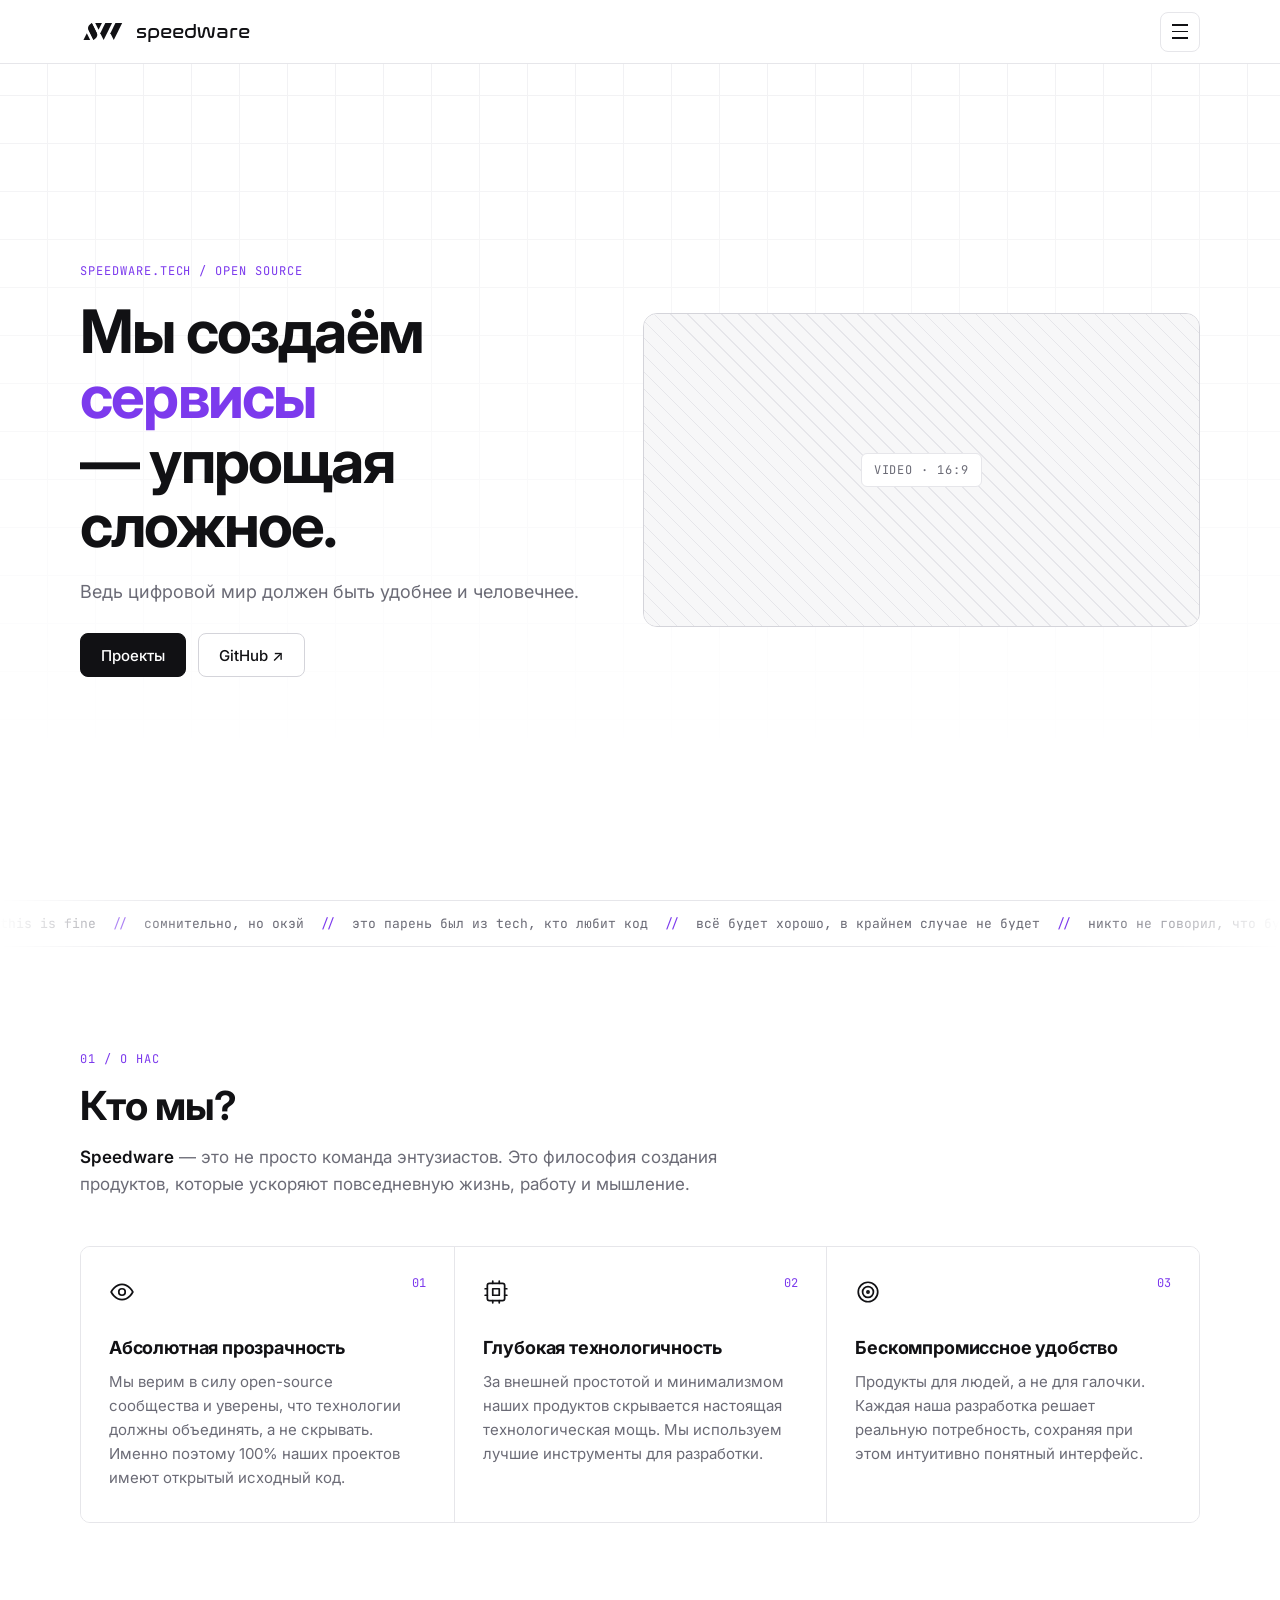
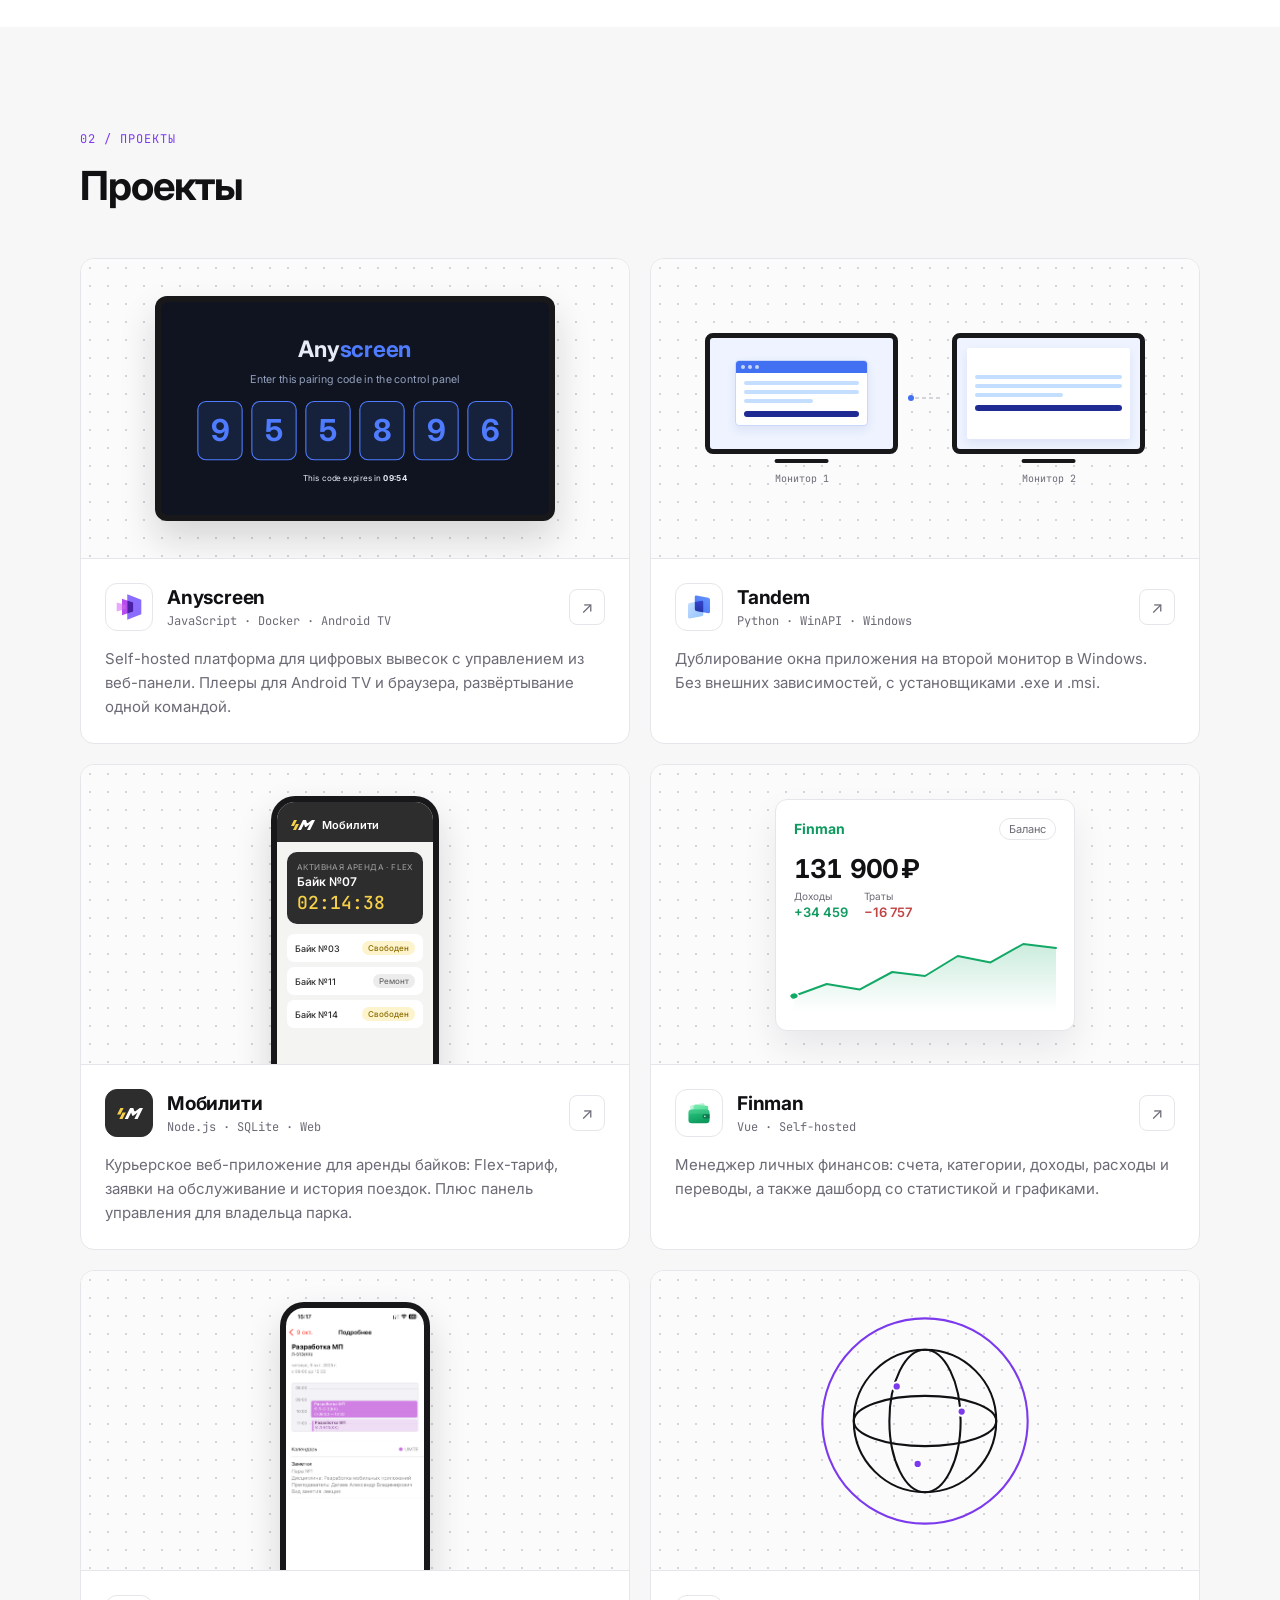
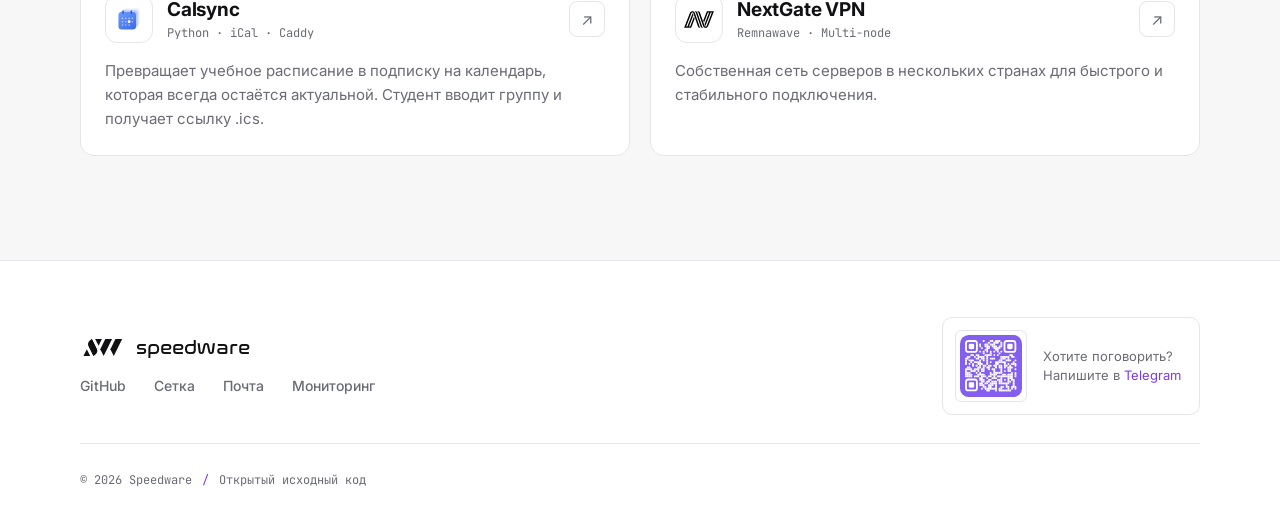
==== src/index.html @ eebc0ecc "feat: light minimal redesign, new projects and logos - Light theme, purple used only as a text accen" ====
<!doctype html>
<html lang="ru">

<head>
  <meta charset="utf-8" />
  <meta name="viewport" content="width=device-width,initial-scale=1"/>
  <link rel="shortcut icon" href="image/speedwarecode_logo.svg"/>
  <link rel="preload" href="fonts/nasalization-rg.otf" as="font" type="font/otf" crossorigin/>
  <link rel="preconnect" href="https://fonts.googleapis.com"/>
  <link rel="preconnect" href="https://fonts.gstatic.com" crossorigin/>
  <link rel="stylesheet" href="https://fonts.googleapis.com/css2?family=Inter:wght@400;500;600;700&family=JetBrains+Mono:wght@400;500&display=swap"/>
  <link rel="stylesheet" href="style.css"/>
  <title>Speedware</title>
</head>

<body>
  <nav class="navbar">
    <a class="brand" href="index.html" aria-label="Speedware">
      <svg class="logo" viewBox="0 0 981 396" aria-hidden="true">
        <polygon points="145.61 234 73.61 378 217.61 378 145.61 234"/>
        <polygon points="324 18 396 162 468 18 324 18"/>
        <polygon points="540 18 432 234 504 378 684 18 540 18"/>
        <polygon points="756 18 648 234 720 378 900 18 756 18"/>
        <path d="M288,378l-108-216L252,18l108,216c5.57,10.05,8.04,19.25,9,27,5.17,41.77-27.9,86.61-81,117Z"/>
        <path d="M252,18l108,216-72,144-108-216c-5.57-10.05-8.04-19.25-9-27-5.17-41.77,27.9-86.61,81-117Z"/>
      </svg>
      <span class="logo-text">speedware</span>
    </a>
    <div class="menu-wrap">
      <button class="hamburger-btn" id="menuBtn" aria-label="Открыть меню" aria-expanded="false">
        <span></span>
        <span></span>
        <span></span>
      </button>
      <div class="menu" id="menu">
        <a class="menu-item" href="#projects">Проекты</a>
        <a class="menu-item" href="https://download.nextgate.uni-port.ru/" target="_blank" rel="noopener">Nextgate VPN <span class="menu-arrow">↗</span></a>
        <a class="menu-item" href="https://uptime.speedware.tech/status/speedware" target="_blank" rel="noopener">Мониторинг <span class="menu-arrow">↗</span></a>
        <a class="menu-item" href="https://github.com/speedware" target="_blank" rel="noopener">GitHub <span class="menu-arrow">↗</span></a>
      </div>
    </div>
  </nav>

  <section class="hero" id="home">
    <div class="hero-content">
      <span class="eyebrow">speedware.tech / open source</span>
      <h1>Мы создаём <span class="changing-word" id="changing-word">сервисы</span><br>— упрощая сложное.</h1>
      <p>Ведь цифровой мир должен быть удобнее и человечнее.</p>
      <div class="hero-actions">
        <a class="btn btn-primary" href="#projects">Проекты</a>
        <a class="btn" href="https://github.com/speedware" target="_blank" rel="noopener">GitHub ↗</a>
      </div>
    </div>

    <div class="hero-media">
      <!-- Заглушка под видео. Чтобы добавить видео, замените блок .video-placeholder на:
           <video src="video/hero.mp4" autoplay muted loop playsinline></video> -->
      <div class="video-placeholder">
        <span class="video-placeholder-label">video · 16:9</span>
      </div>
    </div>
  </section>

  <div class="marquee-container">
    <div class="marquee-track">
      <div class="marquee-content">
        <span>this is fine</span>
        <span>сомнительно, но окэй</span>
        <span>это парень был из tech, кто любит код</span>
        <span>всё будет хорошо, в крайнем случае не будет</span>
        <span>никто не говорил, что будет легко</span>
        <span>никогда не откладывай на завтра то, что можно просто не делать</span>
        <span>завтра никогда не наступит</span>
        <span>зачем мы это делаем?</span>
        <span>пока работает — лучше не трогать</span>
        <span>хороших людей осталось мало, берегите меня</span>
        <span>сделаю за час в течение недели</span>
        <span>работает и точка</span>
        <span>дело на 5 минут</span>
        <span>ничего не понятно, но очень интересно</span>
        <span>мы не знаем, что это такое</span>
        <span>не баг, а фича</span>
        <span>за деньги — да</span>
        <span>совет свой себе посоветуй</span>
        <span>надо было вчера</span>
        <span>проблема не на нашей стороне</span>
        <span>я продержался неделю, но началась следующая</span>
        <span>мне не нравится</span>
        <span>дедлайн вчера</span>
        <span>завтра — уже неактуально</span>
        <span>попробуем всё подряд, пока не заработает</span>
        <span>мне можно</span>
        <span>всё очень круто, но нужно переделать</span>
        <span>не тратьте моё время</span>
        <span>умный любит учиться, а дурак учить</span>
        <span>душнила</span>
        <span>все всё понимают</span>
        <span>могу себе позволить</span>
        <span>это не мы сломали</span>
        <span>не ругайте ленивых людей, они ничего не сделали</span>
        <span>нечего думать, надо делать</span>
        <span>no bugs — no drama</span>
        <span>я сделал работу над ошибками, следующая будет фатальной</span>
        <span>что и требовалось доказать</span>
        <span>а мне молчание дороже социализации</span>
        <span>потом исправлю</span>
        <span>not today</span>
        <span>широко известный в узких кругах</span>
        <span>так сяк и в продакшн</span>
        <span>это так не работает</span>
        <span>я вас услышал</span>
        <span>оно работает!</span>
        <span>я не спорю, просто объясняю почему я прав</span>
        <span>просто интересно, сколько я выдержу</span>
        <span>я решил проблему и получил ещё семь</span>
        <span>в процессе</span>
        <span>идеально нельзя вовремя</span>
        <span>не устал, а профессионально тестирую выгорание</span>
        <span>мне этот мир абсолютно понятен</span>
      </div>
    </div>
  </div>

  <section class="section" id="about">
    <div class="section-head">
      <span class="eyebrow">01 / О нас</span>
      <h2>Кто мы?</h2>
      <p><strong>Speedware</strong> — это не просто команда энтузиастов. Это философия создания продуктов, которые ускоряют повседневную жизнь, работу и мышление.</p>
    </div>
    <div class="cards">
      <div class="card">
        <span class="card-index">01</span>
        <svg class="card-icon" viewBox="0 0 24 24" fill="none" stroke="currentColor" stroke-width="1.6" stroke-linecap="round" stroke-linejoin="round">
          <path d="M2 12s3.5-7 10-7 10 7 10 7-3.5 7-10 7-10-7-10-7z" />
          <circle cx="12" cy="12" r="3" />
        </svg>
        <h3>Абсолютная прозрачность</h3>
        <p>Мы верим в силу open-source сообщества и уверены, что технологии должны объединять, а не скрывать. Именно поэтому 100% наших проектов имеют открытый исходный код.</p>
      </div>
      <div class="card">
        <span class="card-index">02</span>
        <svg class="card-icon" viewBox="0 0 24 24" fill="none" stroke="currentColor" stroke-width="1.6" stroke-linecap="round" stroke-linejoin="round">
          <rect x="4" y="4" width="16" height="16" rx="2" />
          <rect x="9" y="9" width="6" height="6" />
          <path d="M9 2v2M15 2v2M9 20v2M15 20v2M2 9h2M2 15h2M20 9h2M20 15h2" />
        </svg>
        <h3>Глубокая технологичность</h3>
        <p>За внешней простотой и минимализмом наших продуктов скрывается настоящая технологическая мощь. Мы используем лучшие инструменты для разработки.</p>
      </div>
      <div class="card">
        <span class="card-index">03</span>
        <svg class="card-icon" viewBox="0 0 24 24" fill="none" stroke="currentColor" stroke-width="1.6" stroke-linecap="round" stroke-linejoin="round">
          <circle cx="12" cy="12" r="9" />
          <circle cx="12" cy="12" r="5" />
          <circle cx="12" cy="12" r="1" />
        </svg>
        <h3>Бескомпромиссное удобство</h3>
        <p>Продукты для людей, а не для галочки. Каждая наша разработка решает реальную потребность, сохраняя при этом интуитивно понятный интерфейс.</p>
      </div>
    </div>
  </section>

  <section class="section section-alt" id="projects">
    <div class="section-head">
      <span class="eyebrow">02 / Проекты</span>
      <h2>Проекты</h2>
    </div>
    <div class="projects-grid">

      <article class="project">
        <div class="project-preview">
          <div class="tv-frame">
            <div class="tv-screen">
              <div class="pairing-box">
                <div class="pairing-brand">Any<span>screen</span></div>
                <p>Enter this pairing code in the control panel</p>
                <div class="code-boxes" id="anyscreenCodes">
                  <div class="code-digit"><span class="code-digit-value">9</span></div>
                  <div class="code-digit"><span class="code-digit-value">5</span></div>
                  <div class="code-digit"><span class="code-digit-value">5</span></div>
                  <div class="code-digit"><span class="code-digit-value">8</span></div>
                  <div class="code-digit"><span class="code-digit-value">9</span></div>
                  <div class="code-digit"><span class="code-digit-value">6</span></div>
                </div>
                <p class="pairing-expiry">This code expires in <span id="anyscreenTimer">09:56</span></p>
              </div>
            </div>
          </div>
        </div>
        <div class="project-body">
          <div class="project-head">
            <span class="project-logo"><img src="image/projects/anyscreen.svg" alt="" /></span>
            <div class="project-title">
              <h3>Anyscreen</h3>
              <span class="project-stack">JavaScript · Docker · Android TV</span>
            </div>
            <a class="project-link" href="https://github.com/Speedware/anyscreen" target="_blank" rel="noopener" aria-label="Anyscreen на GitHub">↗</a>
          </div>
          <p>Self-hosted платформа для цифровых вывесок с управлением из веб-панели. Плееры для Android TV и браузера, развёртывание одной командой.</p>
        </div>
      </article>

      <article class="project">
        <div class="project-preview">
          <div class="tandem">
            <div class="tandem-monitor">
              <div class="tandem-screen">
                <div class="tandem-window">
                  <div class="tandem-titlebar"><i></i><i></i><i></i></div>
                  <div class="tandem-content">
                    <span class="tandem-line"></span>
                    <span class="tandem-line"></span>
                    <span class="tandem-line tandem-line-short"></span>
                    <span class="tandem-bar"><span></span></span>
                  </div>
                </div>
              </div>
              <span class="tandem-label">Монитор 1</span>
            </div>
            <div class="tandem-link"><span></span></div>
            <div class="tandem-monitor">
              <div class="tandem-screen">
                <div class="tandem-window tandem-window-full">
                  <div class="tandem-content">
                    <span class="tandem-line"></span>
                    <span class="tandem-line"></span>
                    <span class="tandem-line tandem-line-short"></span>
                    <span class="tandem-bar"><span></span></span>
                  </div>
                </div>
              </div>
              <span class="tandem-label">Монитор 2</span>
            </div>
          </div>
        </div>
        <div class="project-body">
          <div class="project-head">
            <span class="project-logo"><img src="image/projects/tandem.svg" alt="" /></span>
            <div class="project-title">
              <h3>Tandem</h3>
              <span class="project-stack">Python · WinAPI · Windows</span>
            </div>
            <a class="project-link" href="https://github.com/Speedware/tandem" target="_blank" rel="noopener" aria-label="Tandem на GitHub">↗</a>
          </div>
          <p>Дублирование окна приложения на второй монитор в Windows. Без внешних зависимостей, с установщиками .exe и .msi.</p>
        </div>
      </article>

      <article class="project">
        <div class="project-preview">
          <div class="mob-phone">
            <div class="mob-screen">
              <div class="mob-header">
                <img src="image/projects/mobility.svg" alt="" class="mob-header-logo" />
                <span class="mob-header-title">Мобилити</span>
              </div>
              <div class="mob-rental">
                <span class="mob-rental-label">Активная аренда · Flex</span>
                <span class="mob-rental-bike">Байк №07</span>
                <span class="mob-rental-timer" id="mobilityTimer">02:14:36</span>
              </div>
              <div class="mob-list">
                <div class="mob-row"><span>Байк №03</span><span class="mob-status mob-status-free">Свободен</span></div>
                <div class="mob-row"><span>Байк №11</span><span class="mob-status mob-status-repair">Ремонт</span></div>
                <div class="mob-row"><span>Байк №14</span><span class="mob-status mob-status-free">Свободен</span></div>
              </div>
            </div>
          </div>
        </div>
        <div class="project-body">
          <div class="project-head">
            <span class="project-logo project-logo-dark"><img src="image/projects/mobility.svg" alt="" /></span>
            <div class="project-title">
              <h3>Мобилити</h3>
              <span class="project-stack">Node.js · SQLite · Web</span>
            </div>
            <a class="project-link" href="https://github.com/Speedware/mobility-tracker" target="_blank" rel="noopener" aria-label="Мобилити на GitHub">↗</a>
          </div>
          <p>Курьерское веб-приложение для аренды байков: Flex-тариф, заявки на обслуживание и история поездок. Плюс панель управления для владельца парка.</p>
        </div>
      </article>

      <article class="project">
        <div class="project-preview">
          <div class="finman-card">
            <div class="finman-header">
              <span class="finman-logo">Finman</span>
              <span class="finman-badge">Баланс</span>
            </div>
            <div class="finman-balance">
              <span class="finman-digits" id="finmanDigits"></span>
              <span class="finman-currency">₽</span>
            </div>
            <div class="finman-stats">
              <div class="finman-stat finman-stat-income">
                <span class="finman-stat-label">Доходы</span>
                <span class="finman-stat-value">+34 459</span>
              </div>
              <div class="finman-stat finman-stat-expense">
                <span class="finman-stat-label">Траты</span>
                <span class="finman-stat-value">−16 757</span>
              </div>
            </div>
            <svg class="finman-chart" viewBox="0 0 240 100" preserveAspectRatio="none">
              <defs>
                <linearGradient id="finmanFill" x1="0" y1="0" x2="0" y2="1">
                  <stop offset="0%" stop-color="#12a866" stop-opacity="0.22" />
                  <stop offset="100%" stop-color="#12a866" stop-opacity="0" />
                </linearGradient>
              </defs>
              <path d="M0,80 L30,65 L60,72 L90,50 L120,55 L150,30 L180,38 L210,15 L240,20 L240,100 L0,100 Z" fill="url(#finmanFill)" />
              <path d="M0,80 L30,65 L60,72 L90,50 L120,55 L150,30 L180,38 L210,15 L240,20" fill="none" stroke="#12a866" stroke-width="2" stroke-linecap="round" stroke-linejoin="round" vector-effect="non-scaling-stroke" />
              <circle class="finman-dot" r="4" fill="#12a866" stroke="#ffffff" stroke-width="1.5" />
            </svg>
          </div>
        </div>
        <div class="project-body">
          <div class="project-head">
            <span class="project-logo"><img src="image/projects/finman.svg" alt="" /></span>
            <div class="project-title">
              <h3>Finman</h3>
              <span class="project-stack">Vue · Self-hosted</span>
            </div>
            <a class="project-link" href="https://github.com/Speedware/finman" target="_blank" rel="noopener" aria-label="Finman на GitHub">↗</a>
          </div>
          <p>Менеджер личных финансов: счета, категории, доходы, расходы и переводы, а также дашборд со статистикой и графиками.</p>
        </div>
      </article>

      <article class="project">
        <div class="project-preview">
          <div class="phone-frame">
            <img src="image/IMG_0502.PNG" alt="Расписание Calsync в календаре" class="phone-screenshot" />
          </div>
        </div>
        <div class="project-body">
          <div class="project-head">
            <span class="project-logo"><img src="image/projects/calsync.svg" alt="" /></span>
            <div class="project-title">
              <h3>Calsync</h3>
              <span class="project-stack">Python · iCal · Caddy</span>
            </div>
            <a class="project-link" href="https://github.com/Speedware/calsync" target="_blank" rel="noopener" aria-label="Calsync на GitHub">↗</a>
          </div>
          <p>Превращает учебное расписание в подписку на календарь, которая всегда остаётся актуальной. Студент вводит группу и получает ссылку .ics.</p>
        </div>
      </article>

      <article class="project">
        <div class="project-preview">
          <div class="vpn">
            <svg class="vpn-globe" viewBox="0 0 210 210">
              <circle class="vpn-ring" cx="105" cy="105" r="98" fill="none" stroke="#7c3aed" stroke-width="2" stroke-linecap="round" />
              <circle cx="105" cy="105" r="68" fill="none" stroke="#111114" stroke-width="2" />
              <ellipse cx="105" cy="105" rx="34" ry="68" fill="none" stroke="#111114" stroke-width="2" />
              <ellipse cx="105" cy="105" rx="68" ry="24" fill="none" stroke="#111114" stroke-width="2" />
              <circle class="vpn-node" cx="78" cy="72" r="4" />
              <circle class="vpn-node" cx="140" cy="96" r="4" />
              <circle class="vpn-node" cx="98" cy="146" r="4" />
            </svg>
          </div>
        </div>
        <div class="project-body">
          <div class="project-head">
            <span class="project-logo"><img src="image/projects/nextgate.svg" alt="" /></span>
            <div class="project-title">
              <h3>NextGate VPN</h3>
              <span class="project-stack">Remnawave · Multi-node</span>
            </div>
            <a class="project-link" href="https://download.nextgate.uni-port.ru/" target="_blank" rel="noopener" aria-label="NextGate VPN">↗</a>
          </div>
          <p>Собственная сеть серверов в нескольких странах для быстрого и стабильного подключения.</p>
        </div>
      </article>

    </div>
  </section>

  <footer class="site-footer">
    <div class="footer-top">
      <div class="footer-col">
        <a class="brand" href="index.html" aria-label="Speedware">
          <svg class="logo" viewBox="0 0 981 396" aria-hidden="true">
            <polygon points="145.61 234 73.61 378 217.61 378 145.61 234"/>
            <polygon points="324 18 396 162 468 18 324 18"/>
            <polygon points="540 18 432 234 504 378 684 18 540 18"/>
            <polygon points="756 18 648 234 720 378 900 18 756 18"/>
            <path d="M288,378l-108-216L252,18l108,216c5.57,10.05,8.04,19.25,9,27,5.17,41.77-27.9,86.61-81,117Z"/>
            <path d="M252,18l108,216-72,144-108-216c-5.57-10.05-8.04-19.25-9-27-5.17-41.77,27.9-86.61,81-117Z"/>
          </svg>
          <span class="logo-text">speedware</span>
        </a>
        <nav class="footer-links">
          <a href="https://github.com/speedware" target="_blank" rel="noopener">GitHub</a>
          <a href="https://set.ki/96XeJXm" target="_blank" rel="noopener">Сетка</a>
          <a href="mailto:hub@speedware.tech">Почта</a>
          <a href="https://uptime.speedware.tech/status/speedware" target="_blank" rel="noopener">Мониторинг</a>
        </nav>
      </div>
      <a class="footer-qr-card" href="https://t.me/antonio_kartonioo" target="_blank" rel="noopener">
        <img src="image/clck.svg" alt="QR-код для Telegram" class="footer-qr-img" />
        <p class="footer-qr-caption">Хотите поговорить?<br>Напишите в <span class="accent">Telegram</span></p>
      </a>
    </div>
    <div class="footer-bottom">
      <span>© <span id="year"></span> Speedware</span>
      <span class="footer-dot">/</span>
      <span>Открытый исходный код</span>
    </div>
  </footer>

<script src="script.js"></script>
</body>
</html>
---- src/style.css ----
:root {
  --bg: #ffffff;
  --bg-alt: #f7f7f8;
  --surface: #ffffff;
  --text: #111114;
  --muted: #6b6b76;
  --line: #e6e6ea;
  --line-strong: #d4d4da;
  --accent: #7c3aed;
  --radius: 10px;
  --gutter: 6vw;
  --edge: max(var(--gutter), calc((100% - 1120px) / 2));
  --mono: 'JetBrains Mono', ui-monospace, SFMono-Regular, Menlo, Consolas, monospace;
  color-scheme: light;
  font-family: Inter, system-ui, -apple-system, 'Segoe UI', Roboto, sans-serif;
}

* { box-sizing: border-box; }
html { scroll-behavior: smooth; scroll-padding-top: 64px; }
html, body {
  margin: 0;
  padding: 0;
  background: var(--bg);
  color: var(--text);
  overflow-x: hidden;
  -webkit-font-smoothing: antialiased;
}
a { color: inherit; text-decoration: none; }
h1, h2, h3, p { margin: 0; }

@font-face {
  font-family: 'Nasalization';
  src: url('fonts/nasalization-rg.otf') format('opentype');
  font-weight: normal;
  font-style: normal;
  font-display: swap;
}

.accent { color: var(--accent); }

.eyebrow {
  display: inline-block;
  font-family: var(--mono);
  font-size: 12px;
  letter-spacing: 0.08em;
  text-transform: uppercase;
  color: var(--accent);
}

/* Navbar */

.navbar {
  position: fixed; left: 0; right: 0; top: 0; height: 64px;
  display: flex; align-items: center; justify-content: space-between;
  padding: 0 var(--edge); z-index: 100;
  background: var(--bg);
  border-bottom: 1px solid var(--line);
}

.brand {
  display: flex;
  align-items: center;
  gap: 10px;
  color: var(--text);
}

.logo {
  width: 46px;
  height: 19px;
  fill: currentColor;
  flex-shrink: 0;
}

.logo-text {
  font-family: 'Nasalization', Inter, system-ui, sans-serif;
  font-size: 19px;
  line-height: 1;
}

.menu-wrap { position: relative; }

.hamburger-btn {
  width: 40px;
  height: 40px;
  border-radius: 8px;
  border: 1px solid var(--line);
  background: var(--surface);
  cursor: pointer;
  display: flex;
  flex-direction: column;
  align-items: center;
  justify-content: center;
  gap: 5px;
  padding: 0;
  transition: border-color .2s;
}
.hamburger-btn:hover { border-color: var(--text); }

.hamburger-btn span {
  width: 16px;
  height: 1.5px;
  background: var(--text);
  transition: transform .3s ease, opacity .2s ease;
}
.hamburger-btn.active span:nth-child(1) { transform: translateY(6.5px) rotate(45deg); }
.hamburger-btn.active span:nth-child(2) { opacity: 0; }
.hamburger-btn.active span:nth-child(3) { transform: translateY(-6.5px) rotate(-45deg); }

.menu {
  position: absolute;
  top: calc(100% + 12px);
  right: 0;
  min-width: 240px;
  display: flex;
  flex-direction: column;
  padding: 6px;
  border-radius: var(--radius);
  background: var(--surface);
  border: 1px solid var(--line);
  box-shadow: 0 12px 32px rgba(17, 17, 20, 0.08);
  opacity: 0;
  visibility: hidden;
  transform: translateY(-6px);
  transition: opacity .2s ease, transform .2s ease, visibility .2s;
  z-index: 200;
}
.menu.open { opacity: 1; visibility: visible; transform: translateY(0); }

.menu-item {
  display: flex;
  justify-content: space-between;
  padding: 12px 14px;
  border-radius: 6px;
  font-weight: 500;
  font-size: 15px;
  transition: background .15s ease, color .15s ease;
}
.menu-item:hover { background: var(--bg-alt); color: var(--accent); }
.menu-arrow { color: var(--muted); }

/* Hero */

.hero {
  display: grid;
  grid-template-columns: minmax(0, 1fr) minmax(0, 1.1fr);
  align-items: center;
  gap: 56px;
  min-height: 100vh;
  padding: 120px var(--edge) 80px;
  position: relative;
  isolation: isolate;
}
.hero::before {
  content: "";
  position: absolute;
  inset: 0;
  z-index: -1;
  background-image:
    linear-gradient(var(--line) 1px, transparent 1px),
    linear-gradient(90deg, var(--line) 1px, transparent 1px);
  background-size: 48px 48px;
  background-position: -1px -1px;
  -webkit-mask-image: linear-gradient(180deg, rgba(0, 0, 0, 0.6), transparent 85%);
  mask-image: linear-gradient(180deg, rgba(0, 0, 0, 0.6), transparent 85%);
}

.hero-content { display: flex; flex-direction: column; gap: 20px; }

.hero h1 {
  font-size: clamp(36px, 5vw, 60px);
  line-height: 1.08;
  letter-spacing: -0.03em;
  font-weight: 700;
}
.hero h1 .changing-word {
  color: var(--accent);
  display: inline-block;
  transition: opacity .3s ease, transform .3s ease;
}
.hero p { color: var(--muted); font-size: 18px; line-height: 1.5; }

.hero-actions { display: flex; gap: 12px; flex-wrap: wrap; margin-top: 8px; }

.btn {
  display: inline-flex;
  align-items: center;
  height: 44px;
  padding: 0 20px;
  border-radius: 8px;
  border: 1px solid var(--line-strong);
  background: var(--surface);
  font-weight: 500;
  font-size: 15px;
  transition: border-color .2s, background .2s, color .2s;
}
.btn:hover { border-color: var(--text); }
.btn-primary { background: var(--text); border-color: var(--text); color: #fff; }
.btn-primary:hover { background: #2a2a30; }

.hero-media {
  position: relative;
  aspect-ratio: 16 / 9;
  border: 1px solid var(--line-strong);
  border-radius: 14px;
  overflow: hidden;
  background: var(--bg-alt);
}
.hero-media video {
  width: 100%;
  height: 100%;
  object-fit: cover;
  display: block;
}

.video-placeholder {
  width: 100%;
  height: 100%;
  display: flex;
  align-items: center;
  justify-content: center;
  background:
    repeating-linear-gradient(45deg, transparent 0 11px, var(--line) 11px 12px),
    var(--bg-alt);
}
.video-placeholder-label {
  font-family: var(--mono);
  font-size: 12px;
  text-transform: uppercase;
  letter-spacing: 0.08em;
  color: var(--muted);
  background: var(--surface);
  border: 1px solid var(--line);
  border-radius: 6px;
  padding: 8px 12px;
}

/* Marquee */

.marquee-container {
  width: 100%;
  overflow: hidden;
  border-top: 1px solid var(--line);
  border-bottom: 1px solid var(--line);
  padding: 14px 0;
  -webkit-mask: linear-gradient(90deg, transparent, #000 15%, #000 85%, transparent);
  mask: linear-gradient(90deg, transparent, #000 15%, #000 85%, transparent);
}

.marquee-track {
  display: flex;
  width: max-content;
  animation: marquee 240s linear infinite;
}
.marquee-container:hover .marquee-track { animation-play-state: paused; }

.marquee-content { display: flex; align-items: center; }

.marquee-content span {
  white-space: nowrap;
  font-family: var(--mono);
  font-size: 13px;
  color: var(--muted);
}
.marquee-content span::after {
  content: "//";
  color: var(--accent);
  margin: 0 16px;
}

@keyframes marquee {
  from { transform: translateX(0); }
  to { transform: translateX(-50%); }
}

/* Sections */

.section { padding: 104px var(--gutter); }
.section-alt { background: var(--bg-alt); border-bottom: 1px solid var(--line); }

.section-head {
  max-width: 1120px;
  margin: 0 auto 48px;
  display: flex;
  flex-direction: column;
  gap: 14px;
}
.section-head h2 { font-size: clamp(28px, 3.4vw, 40px); letter-spacing: -0.025em; }
.section-head p { max-width: 640px; color: var(--muted); font-size: 17px; line-height: 1.6; }
.section-head p strong { color: var(--text); font-weight: 600; }

.cards {
  display: grid;
  grid-template-columns: repeat(3, 1fr);
  max-width: 1120px;
  margin: 0 auto;
  border: 1px solid var(--line);
  border-radius: var(--radius);
  overflow: hidden;
}

.card {
  position: relative;
  padding: 32px 28px;
  background: var(--surface);
  border-left: 1px solid var(--line);
}
.card:first-child { border-left: none; }

.card-index {
  position: absolute;
  top: 28px;
  right: 28px;
  font-family: var(--mono);
  font-size: 12px;
  color: var(--accent);
}
.card-icon { width: 26px; height: 26px; color: var(--text); margin-bottom: 28px; }
.card h3 { font-size: 18px; margin-bottom: 12px; letter-spacing: -0.01em; }
.card p { font-size: 15px; line-height: 1.6; color: var(--muted); }

/* Projects */

.projects-grid {
  display: grid;
  grid-template-columns: repeat(2, minmax(0, 1fr));
  gap: 20px;
  max-width: 1120px;
  margin: 0 auto;
}

.project {
  display: flex;
  flex-direction: column;
  background: var(--surface);
  border: 1px solid var(--line);
  border-radius: 14px;
  overflow: hidden;
  transition: border-color .2s ease, box-shadow .2s ease;
}
.project:hover {
  border-color: var(--line-strong);
  box-shadow: 0 16px 40px rgba(17, 17, 20, 0.06);
}

.project-preview {
  height: 300px;
  display: flex;
  align-items: center;
  justify-content: center;
  padding: 28px;
  border-bottom: 1px solid var(--line);
  background-color: #fbfbfc;
  background-image: radial-gradient(var(--line-strong) 1px, transparent 1px);
  background-size: 18px 18px;
  overflow: hidden;
}

.project-body {
  display: flex;
  flex-direction: column;
  gap: 16px;
  padding: 24px;
  flex: 1;
}

.project-head {
  display: flex;
  align-items: center;
  gap: 14px;
}

.project-logo {
  width: 48px;
  height: 48px;
  flex-shrink: 0;
  display: flex;
  align-items: center;
  justify-content: center;
  padding: 8px;
  border-radius: 12px;
  background: var(--surface);
  border: 1px solid var(--line);
}
.project-logo img { width: 100%; height: 100%; object-fit: contain; display: block; }
.project-logo-dark { background: #2d2d2d; border-color: #2d2d2d; padding: 11px 9px; }

.project-title { display: flex; flex-direction: column; gap: 4px; min-width: 0; flex: 1; }
.project-title h3 { font-size: 19px; letter-spacing: -0.01em; }
.project-stack {
  font-family: var(--mono);
  font-size: 12px;
  color: var(--muted);
  white-space: nowrap;
  overflow: hidden;
  text-overflow: ellipsis;
}

.project-link {
  width: 36px;
  height: 36px;
  flex-shrink: 0;
  display: flex;
  align-items: center;
  justify-content: center;
  border-radius: 8px;
  border: 1px solid var(--line);
  color: var(--muted);
  transition: color .2s, border-color .2s;
}
.project-link:hover { color: var(--accent); border-color: var(--accent); }

.project-body p { font-size: 15px; line-height: 1.6; color: var(--muted); }

/* Anyscreen */

.tv-frame {
  width: 100%;
  max-width: 400px;
  aspect-ratio: 16 / 9;
  padding: 6px;
  border-radius: 12px;
  background: #18181b;
  box-shadow: 0 18px 36px rgba(17, 17, 20, 0.16);
}

.tv-screen {
  position: relative;
  width: 100%;
  height: 100%;
  border-radius: 7px;
  overflow: hidden;
  background: #0f1420;
}

.pairing-box {
  position: absolute;
  top: 50%;
  left: 50%;
  transform: translate(-50%, -50%) scale(0.54);
  text-align: center;
  white-space: nowrap;
}
.pairing-box .pairing-brand { font-size: 42px; font-weight: 700; margin-bottom: 20px; color: #e7ebf5; }
.pairing-box .pairing-brand span { color: #4f7cff; }
.pairing-box p { font-size: 20px; color: #93a0bd; margin: 0; }
.pairing-box .pairing-expiry { font-size: 15px; margin-top: 24px; color: #e7ebf5; }
.pairing-box .pairing-expiry span { font-variant-numeric: tabular-nums; font-weight: 700; }

.code-boxes { display: flex; gap: 16px; justify-content: center; margin-top: 28px; }
.code-boxes .code-digit {
  width: 84px;
  height: 110px;
  display: flex;
  align-items: center;
  justify-content: center;
  background: rgba(79, 124, 255, 0.12);
  border: 2px solid #4f7cff;
  border-radius: 16px;
  transition: border-color .35s ease-in-out, box-shadow .35s ease-in-out;
}
.code-boxes .code-digit.lit { border-color: #eaf1ff; box-shadow: 0 0 18px rgba(234, 241, 255, 0.6); }
.code-boxes .code-digit-value { font-size: 56px; font-weight: 700; color: #4f7cff; }

/* Tandem */

.tandem { display: flex; align-items: center; gap: 10px; width: 100%; max-width: 440px; }

.tandem-monitor { flex: 1; display: flex; flex-direction: column; align-items: center; gap: 10px; }

.tandem-screen {
  width: 100%;
  aspect-ratio: 16 / 10;
  padding: 10px;
  border: 5px solid #18181b;
  border-radius: 8px;
  background: #eef3ff;
  display: flex;
  align-items: center;
  justify-content: center;
  position: relative;
}
.tandem-screen::after {
  content: "";
  position: absolute;
  bottom: -14px;
  left: 50%;
  width: 30%;
  height: 4px;
  transform: translateX(-50%);
  border-radius: 2px;
  background: #18181b;
}

.tandem-window {
  width: 82%;
  background: #fff;
  border: 1px solid #c9d8f7;
  border-radius: 4px;
  overflow: hidden;
  box-shadow: 0 4px 10px rgba(31, 43, 146, 0.08);
}
.tandem-window-full { width: 100%; height: 100%; border: none; border-radius: 2px; display: flex; }

.tandem-titlebar { display: flex; gap: 3px; padding: 4px 5px; background: #4170f2; }
.tandem-titlebar i { width: 4px; height: 4px; border-radius: 50%; background: rgba(255, 255, 255, 0.7); }

.tandem-content { display: flex; flex-direction: column; justify-content: center; gap: 5px; padding: 8px; flex: 1; }
.tandem-line { height: 4px; border-radius: 2px; background: #c4deff; }
.tandem-line-short { width: 60%; }
.tandem-bar { height: 6px; margin-top: 3px; border-radius: 3px; background: #e3ecff; overflow: hidden; }
.tandem-bar span { display: block; height: 100%; background: #1f2b92; animation: tandem-progress 3.6s ease-in-out infinite; }

@keyframes tandem-progress {
  0% { width: 0; }
  80%, 100% { width: 100%; }
}

.tandem-label {
  margin-top: 8px;
  font-family: var(--mono);
  font-size: 10px;
  color: var(--muted);
}

.tandem-link {
  width: 34px;
  height: 2px;
  margin-bottom: 22px;
  background: repeating-linear-gradient(90deg, var(--line-strong) 0 4px, transparent 4px 7px);
  position: relative;
  flex-shrink: 0;
}
.tandem-link span {
  position: absolute;
  top: -2px;
  width: 6px;
  height: 6px;
  border-radius: 50%;
  background: #4170f2;
  animation: tandem-flow 1.2s linear infinite;
}
@keyframes tandem-flow {
  from { left: 0; opacity: 0; }
  20% { opacity: 1; }
  80% { opacity: 1; }
  to { left: calc(100% - 6px); opacity: 0; }
}

/* Mobility */

.mob-phone {
  width: 168px;
  height: 300px;
  padding: 6px;
  border-radius: 24px;
  background: #18181b;
  box-shadow: 0 18px 36px rgba(17, 17, 20, 0.16);
  align-self: flex-end;
  margin-bottom: -60px;
}
.mob-screen {
  height: 100%;
  border-radius: 18px;
  background: #f4f4f2;
  overflow: hidden;
  display: flex;
  flex-direction: column;
}
.mob-header {
  display: flex;
  align-items: center;
  gap: 7px;
  padding: 16px 12px 10px;
  background: #2d2d2d;
}
.mob-header-logo { width: 26px; height: 10px; }
.mob-header-title { font-size: 11px; font-weight: 600; color: #fff; }

.mob-rental {
  margin: 10px;
  padding: 10px;
  border-radius: 10px;
  background: #2d2d2d;
  display: flex;
  flex-direction: column;
  gap: 2px;
}
.mob-rental-label { font-size: 8px; color: #a3a3a3; text-transform: uppercase; letter-spacing: 0.05em; }
.mob-rental-bike { font-size: 12px; font-weight: 600; color: #fff; }
.mob-rental-timer {
  font-family: var(--mono);
  font-size: 18px;
  font-weight: 500;
  color: #f7d049;
  font-variant-numeric: tabular-nums;
}

.mob-list { display: flex; flex-direction: column; gap: 5px; padding: 0 10px; }
.mob-row {
  display: flex;
  align-items: center;
  justify-content: space-between;
  padding: 7px 8px;
  border-radius: 7px;
  background: #fff;
  font-size: 9px;
  font-weight: 500;
  color: #2d2d2d;
}
.mob-status { font-size: 8px; padding: 2px 6px; border-radius: 999px; }
.mob-status-free { background: #fdf3cc; color: #8a6d00; }
.mob-status-repair { background: #ececec; color: #6b6b6b; }

/* Finman */

.finman-card {
  width: 100%;
  max-width: 300px;
  padding: 18px;
  border-radius: 12px;
  background: #fff;
  border: 1px solid var(--line);
  box-shadow: 0 18px 36px rgba(17, 17, 20, 0.08);
}

.finman-header { display: flex; align-items: center; justify-content: space-between; margin-bottom: 14px; }
.finman-logo { font-weight: 700; font-size: 14px; color: #0e9a5e; }
.finman-badge {
  font-size: 11px;
  color: var(--muted);
  border: 1px solid var(--line);
  padding: 3px 9px;
  border-radius: 999px;
}

.finman-balance {
  display: flex;
  align-items: center;
  gap: 3px;
  font-size: 26px;
  font-weight: 700;
  font-variant-numeric: tabular-nums;
  margin-bottom: 6px;
}
.finman-currency { line-height: 1; }

.finman-digits { display: flex; align-items: center; }
.finman-digit-slot { position: relative; height: 1.15em; width: 0.62em; overflow: hidden; display: inline-block; }
.finman-digit-strip {
  position: absolute;
  top: 0;
  left: 0;
  display: flex;
  flex-direction: column;
  transition: transform .7s cubic-bezier(0.65, 0, 0.35, 1);
}
.finman-digit-strip span { height: 1.15em; line-height: 1.15em; text-align: center; }
.finman-sep { width: 0.3em; display: inline-block; }

.finman-stats { display: flex; gap: 16px; margin-bottom: 12px; }
.finman-stat { display: flex; flex-direction: column; gap: 2px; }
.finman-stat-label { font-size: 10px; color: var(--muted); }
.finman-stat-value { font-size: 13px; font-weight: 600; }
.finman-stat-income .finman-stat-value { color: #0e9a5e; }
.finman-stat-expense .finman-stat-value { color: #c24545; }

.finman-chart { width: 100%; height: 80px; display: block; overflow: visible; }
.finman-dot {
  offset-path: path("M0,80 L30,65 L60,72 L90,50 L120,55 L150,30 L180,38 L210,15 L240,20");
  animation: finman-travel 4s linear infinite;
}
@keyframes finman-travel {
  0% { offset-distance: 0%; opacity: 0; }
  6%, 94% { opacity: 1; }
  100% { offset-distance: 100%; opacity: 0; }
}

/* Calsync */

.phone-frame {
  width: 150px;
  height: 300px;
  padding: 6px;
  border-radius: 24px;
  background: #18181b;
  box-shadow: 0 18px 36px rgba(17, 17, 20, 0.16);
  align-self: flex-end;
  margin-bottom: -60px;
}
.phone-screenshot {
  width: 100%;
  height: 100%;
  object-fit: cover;
  object-position: top;
  border-radius: 18px;
  display: block;
}

/* NextGate VPN */

.vpn { width: 220px; height: 220px; max-width: 100%; }
.vpn-globe { width: 100%; height: 100%; overflow: visible; }

.vpn-ring { animation: vpn-ring-rotate 10s linear infinite, vpn-ring-morph 9s ease-in-out infinite; }
@keyframes vpn-ring-rotate {
  from { stroke-dashoffset: 0; }
  to { stroke-dashoffset: -616; }
}
@keyframes vpn-ring-morph {
  0%, 8% { stroke-dasharray: 2 12; }
  42%, 58% { stroke-dasharray: 616 0; }
  92%, 100% { stroke-dasharray: 2 12; }
}

.vpn-node { fill: var(--accent); stroke: #fff; stroke-width: 2; animation: vpn-pulse 3s ease-in-out infinite; }
.vpn-node:nth-of-type(2) { animation-delay: 1s; }
.vpn-node:nth-of-type(3) { animation-delay: 2s; }
@keyframes vpn-pulse {
  0%, 100% { opacity: 1; }
  50% { opacity: 0.25; }
}

/* Footer */

.site-footer { padding: 56px var(--gutter) 32px; }

.footer-top {
  display: flex;
  align-items: center;
  justify-content: space-between;
  flex-wrap: wrap;
  gap: 24px;
  max-width: 1120px;
  margin: 0 auto 28px;
  padding-bottom: 28px;
  border-bottom: 1px solid var(--line);
}

.footer-col { display: flex; flex-direction: column; gap: 20px; }

.footer-links { display: flex; align-items: center; gap: 28px; flex-wrap: wrap; }
.footer-links a { color: var(--muted); font-size: 14px; font-weight: 500; transition: color .2s ease; }
.footer-links a:hover { color: var(--accent); }

.footer-qr-card {
  display: flex;
  align-items: center;
  gap: 16px;
  padding: 12px 18px 12px 12px;
  border-radius: var(--radius);
  border: 1px solid var(--line);
  transition: border-color .2s ease;
}
.footer-qr-card:hover { border-color: var(--line-strong); }

.footer-qr-img {
  width: 72px;
  height: 72px;
  border-radius: 6px;
  border: 1px solid var(--line);
  padding: 4px;
  background: #fff;
  flex-shrink: 0;
}
.footer-qr-caption { color: var(--muted); font-size: 13px; line-height: 1.5; }

.footer-bottom {
  max-width: 1120px;
  margin: 0 auto;
  display: flex;
  align-items: center;
  gap: 10px;
  flex-wrap: wrap;
  color: var(--muted);
  font-family: var(--mono);
  font-size: 12px;
}
.footer-dot { color: var(--accent); }

/* Responsive */

@media (max-width: 960px) {
  .hero { grid-template-columns: 1fr; min-height: 0; gap: 40px; padding-top: 112px; }
  .cards { grid-template-columns: 1fr; }
  .card { border-left: none; border-top: 1px solid var(--line); }
  .card:first-child { border-top: none; }
}

@media (max-width: 760px) {
  :root { --gutter: 16px; }
  .navbar { height: 56px; }
  html { scroll-padding-top: 56px; }
  .section { padding: 72px var(--gutter); }
  .projects-grid { grid-template-columns: 1fr; }
  .project-preview { height: 260px; padding: 20px; }
  .project-body { padding: 20px; }
  .footer-qr-card { width: 100%; }
}

@media (max-width: 420px) {
  .pairing-box { transform: translate(-50%, -50%) scale(0.42); }
  .tandem-label { display: none; }
  .tandem-link { margin-bottom: 0; }
}

@media (prefers-reduced-motion: reduce) {
  *, *::before, *::after { animation: none !important; transition: none !important; }
}
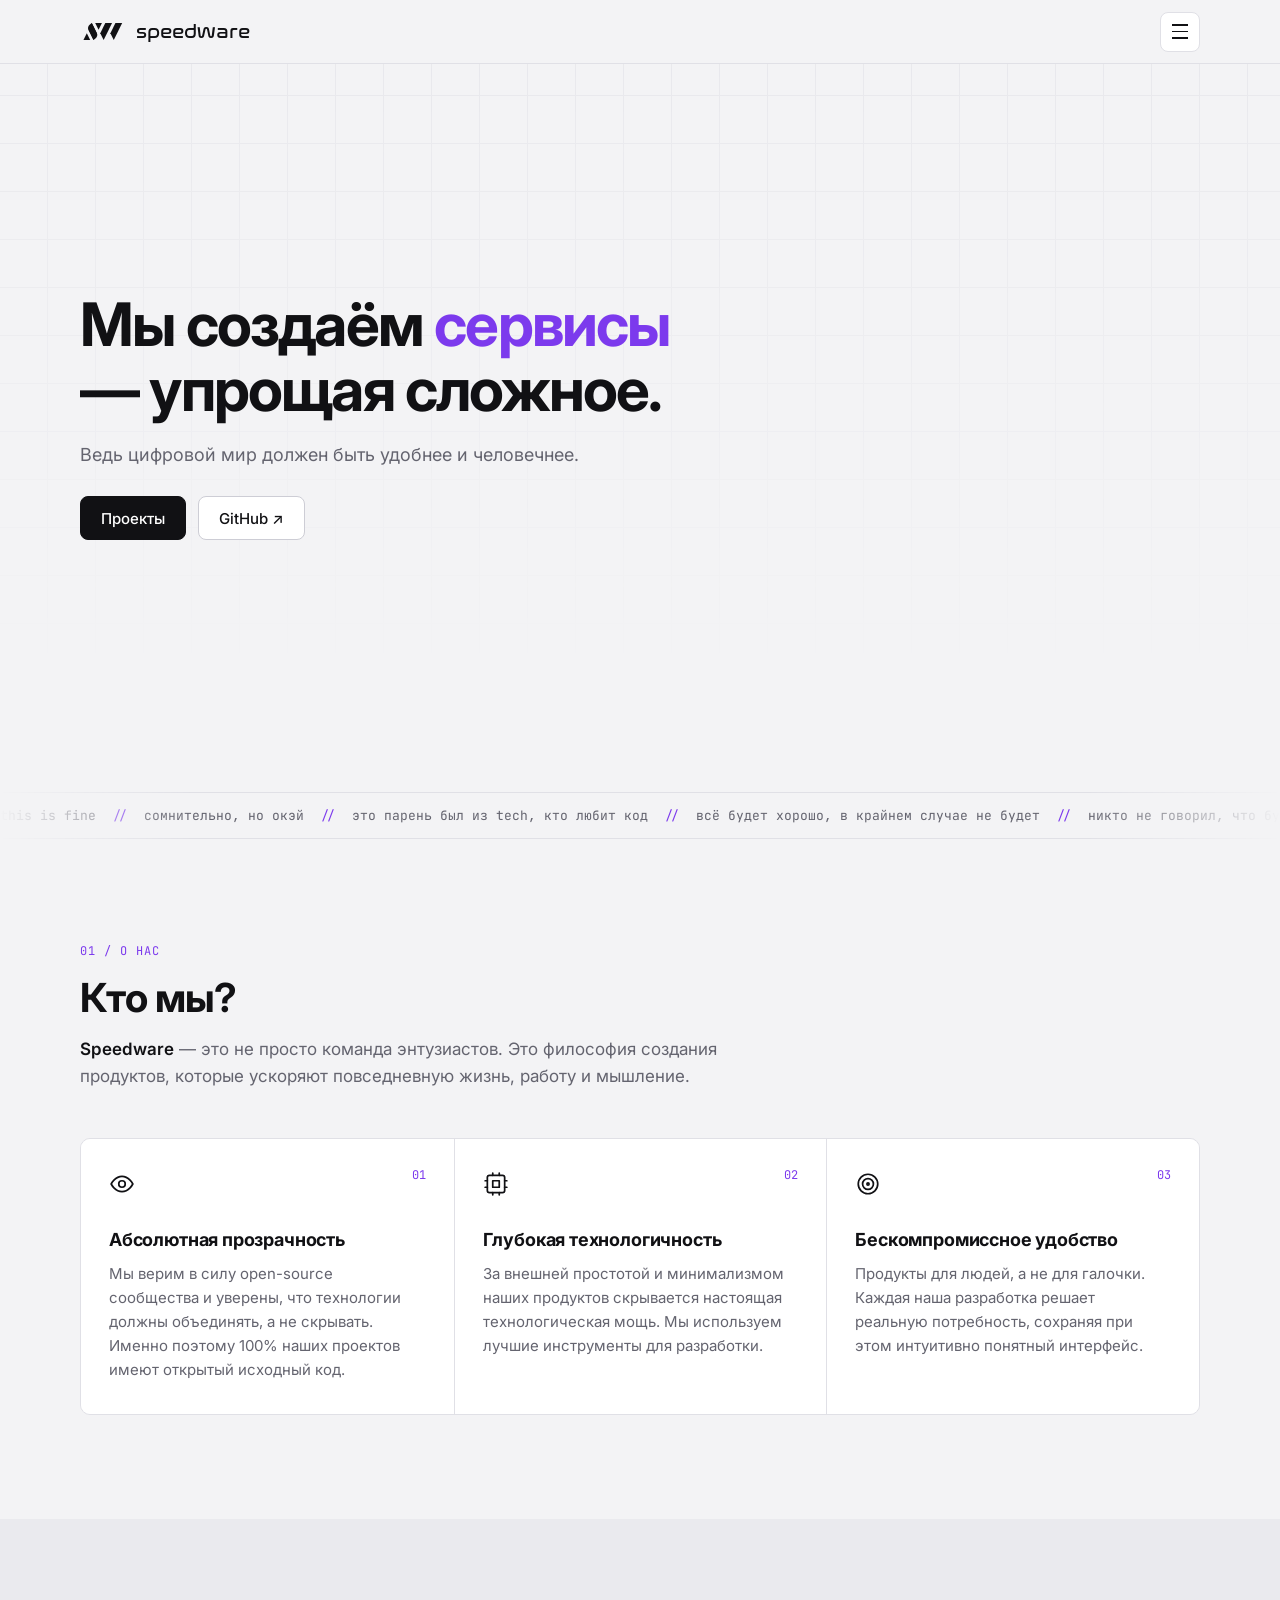
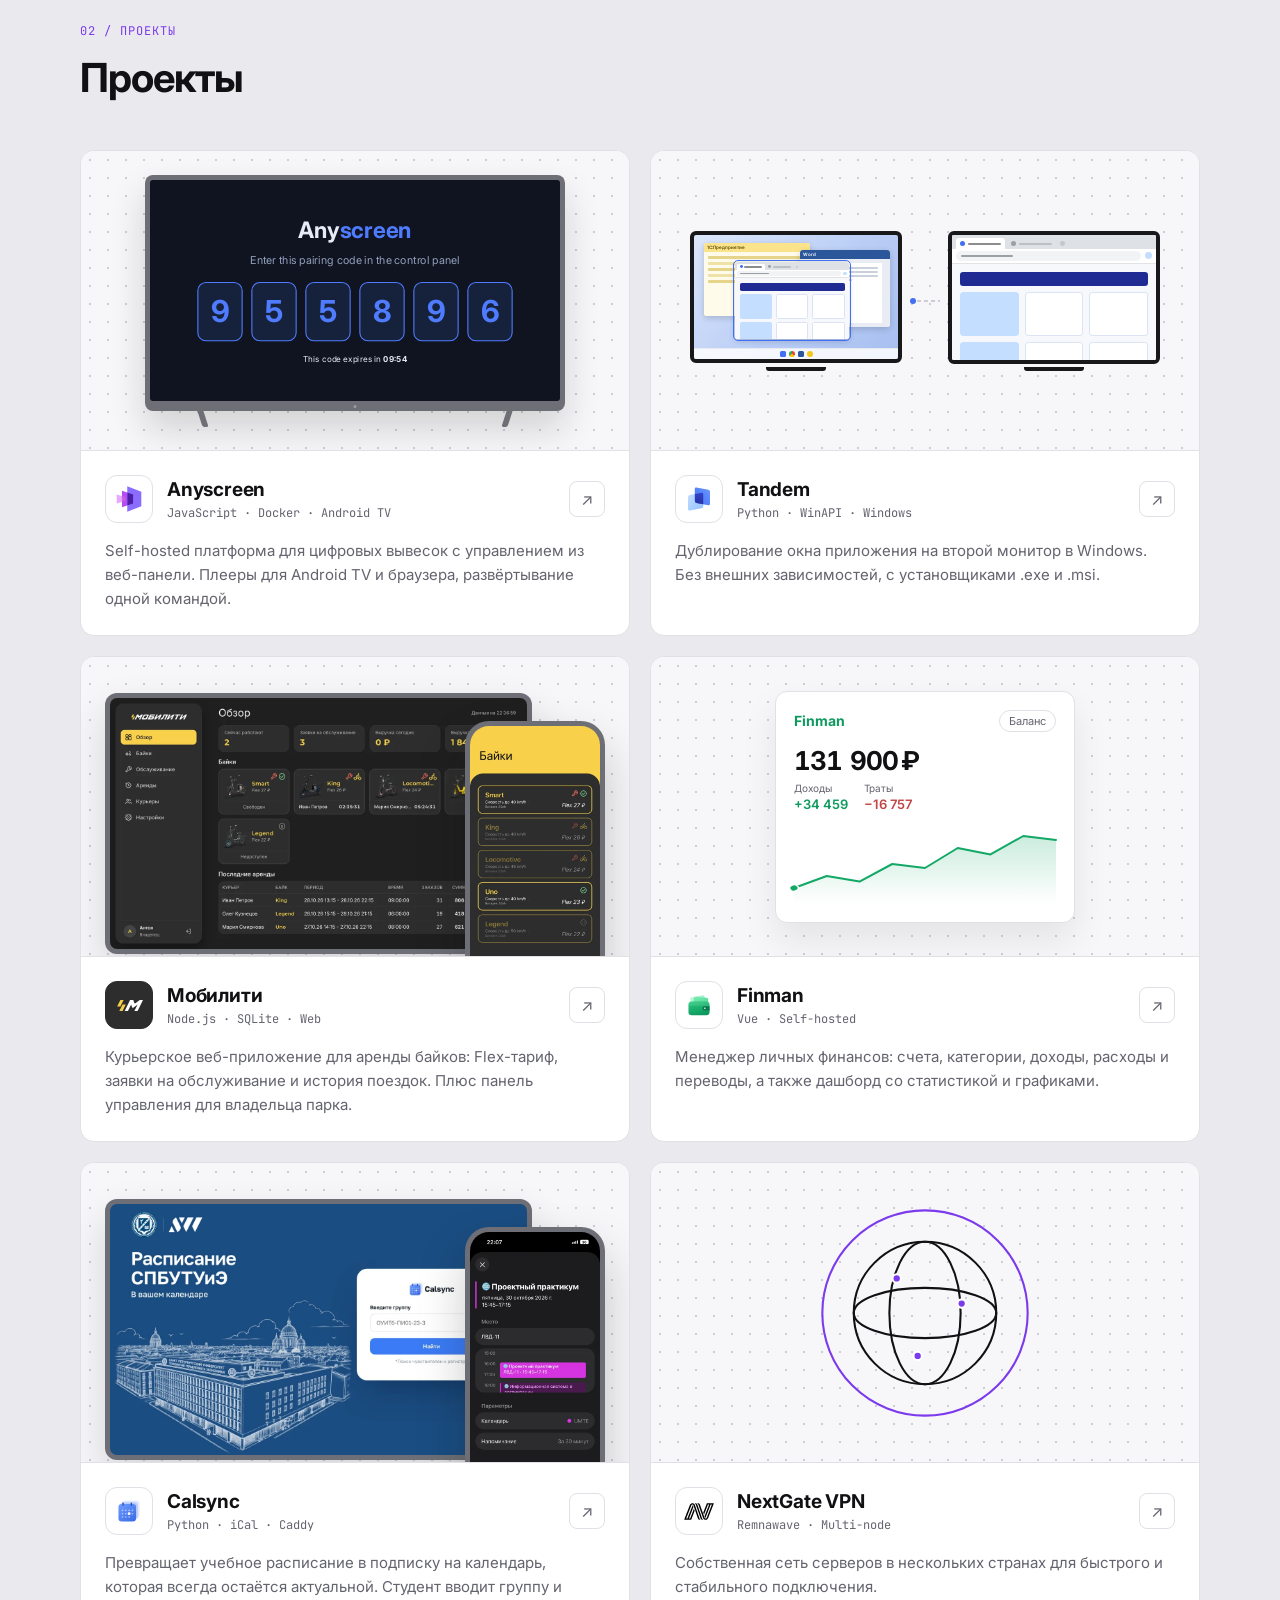
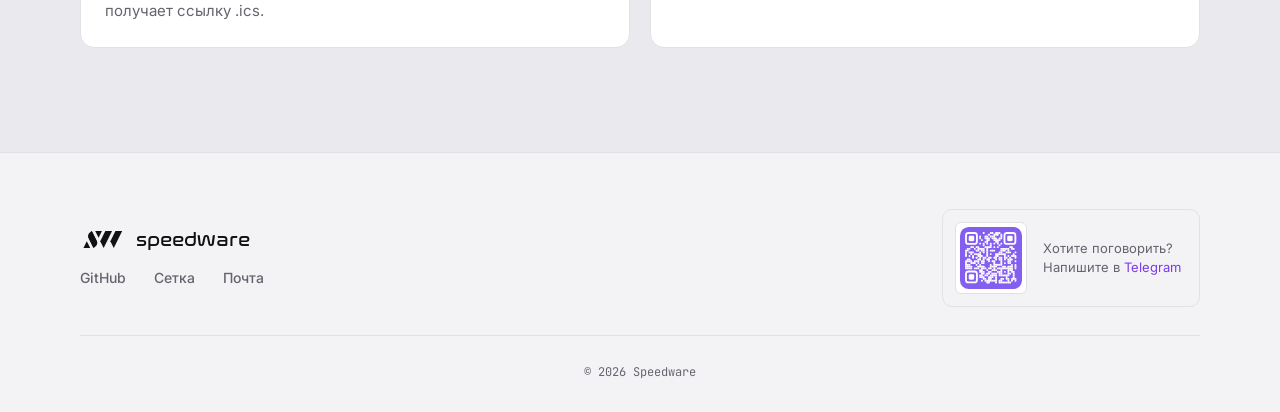
==== commit 0062652f: "feat: real project previews, light theme tweaks - Calsync and Mobility previews use real screenshots" ====
--- a/src/index.html
+++ b/src/index.html
@@ -43,7 +43,6 @@
 
   <section class="hero" id="home">
     <div class="hero-content">
-      <span class="eyebrow">speedware.tech / open source</span>
       <h1>Мы создаём <span class="changing-word" id="changing-word">сервисы</span><br>— упрощая сложное.</h1>
       <p>Ведь цифровой мир должен быть удобнее и человечнее.</p>
       <div class="hero-actions">
@@ -52,13 +51,10 @@
       </div>
     </div>
 
-    <div class="hero-media">
-      <!-- Заглушка под видео. Чтобы добавить видео, замените блок .video-placeholder на:
-           <video src="video/hero.mp4" autoplay muted loop playsinline></video> -->
-      <div class="video-placeholder">
-        <span class="video-placeholder-label">video · 16:9</span>
-      </div>
-    </div>
+    <video class="hero-video" autoplay muted loop playsinline aria-hidden="true">
+      <!-- <source src="video/hero.mp4" type="video/mp4"> -->
+    </video>
+    <div class="hero-veil"></div>
   </section>
 
   <div class="marquee-container">
@@ -169,6 +165,7 @@
 
       <article class="project">
         <div class="project-preview">
+          <div class="tv">
           <div class="tv-frame">
             <div class="tv-screen">
               <div class="pairing-box">
@@ -186,6 +183,8 @@
               </div>
             </div>
           </div>
+            <div class="tv-stand"></div>
+          </div>
         </div>
         <div class="project-body">
           <div class="project-head">
@@ -204,32 +203,58 @@
         <div class="project-preview">
           <div class="tandem">
             <div class="tandem-monitor">
-              <div class="tandem-screen">
-                <div class="tandem-window">
-                  <div class="tandem-titlebar"><i></i><i></i><i></i></div>
-                  <div class="tandem-content">
-                    <span class="tandem-line"></span>
-                    <span class="tandem-line"></span>
-                    <span class="tandem-line tandem-line-short"></span>
-                    <span class="tandem-bar"><span></span></span>
+              <div class="tandem-screen tandem-desktop">
+                <div class="win win-1c">
+                  <div class="win-bar"><b>1С:Предприятие</b></div>
+                  <div class="win-body">
+                    <span class="row"></span><span class="row"></span><span class="row"></span><span class="row"></span><span class="row"></span>
                   </div>
                 </div>
+                <div class="win win-word">
+                  <div class="win-bar"><b>Word</b></div>
+                  <div class="win-body"><div class="win-page"><span></span><span></span><span></span><span></span></div></div>
+                </div>
+                <div class="win win-chrome win-captured">
+                <div class="chrome">
+                  <div class="chrome-tabs">
+                    <span class="chrome-tab chrome-tab-active"><i></i><b></b></span>
+                    <span class="chrome-tab"><i></i><b></b></span>
+                    <span class="chrome-plus"></span>
+                  </div>
+                  <div class="chrome-toolbar">
+                    <span class="chrome-omni"><i></i></span>
+                    <span class="chrome-avatar"></span>
+                  </div>
+                  <div class="chrome-view"><div class="chrome-page">
+                    <span class="cp-head"></span>
+                    <span class="cp-card"></span><span class="cp-card"></span><span class="cp-card"></span><span class="cp-card"></span><span class="cp-card"></span><span class="cp-card"></span>
+                  </div></div>
+                </div>
+                </div>
+                <div class="taskbar">
+                  <span class="tb-start"></span><span class="tb-chrome"></span><span class="tb-word"></span><span class="tb-1c"></span>
+                </div>
               </div>
-              <span class="tandem-label">Монитор 1</span>
             </div>
             <div class="tandem-link"><span></span></div>
             <div class="tandem-monitor">
-              <div class="tandem-screen">
-                <div class="tandem-window tandem-window-full">
-                  <div class="tandem-content">
-                    <span class="tandem-line"></span>
-                    <span class="tandem-line"></span>
-                    <span class="tandem-line tandem-line-short"></span>
-                    <span class="tandem-bar"><span></span></span>
+              <div class="tandem-screen tandem-mirror">
+                <div class="chrome">
+                  <div class="chrome-tabs">
+                    <span class="chrome-tab chrome-tab-active"><i></i><b></b></span>
+                    <span class="chrome-tab"><i></i><b></b></span>
+                    <span class="chrome-plus"></span>
                   </div>
+                  <div class="chrome-toolbar">
+                    <span class="chrome-omni"><i></i></span>
+                    <span class="chrome-avatar"></span>
+                  </div>
+                  <div class="chrome-view"><div class="chrome-page">
+                    <span class="cp-head"></span>
+                    <span class="cp-card"></span><span class="cp-card"></span><span class="cp-card"></span><span class="cp-card"></span><span class="cp-card"></span><span class="cp-card"></span>
+                  </div></div>
                 </div>
               </div>
-              <span class="tandem-label">Монитор 2</span>
             </div>
           </div>
         </div>
@@ -247,23 +272,13 @@
       </article>
 
       <article class="project">
-        <div class="project-preview">
-          <div class="mob-phone">
-            <div class="mob-screen">
-              <div class="mob-header">
-                <img src="image/projects/mobility.svg" alt="" class="mob-header-logo" />
-                <span class="mob-header-title">Мобилити</span>
-              </div>
-              <div class="mob-rental">
-                <span class="mob-rental-label">Активная аренда · Flex</span>
-                <span class="mob-rental-bike">Байк №07</span>
-                <span class="mob-rental-timer" id="mobilityTimer">02:14:36</span>
-              </div>
-              <div class="mob-list">
-                <div class="mob-row"><span>Байк №03</span><span class="mob-status mob-status-free">Свободен</span></div>
-                <div class="mob-row"><span>Байк №11</span><span class="mob-status mob-status-repair">Ремонт</span></div>
-                <div class="mob-row"><span>Байк №14</span><span class="mob-status mob-status-free">Свободен</span></div>
-              </div>
+        <div class="project-preview project-preview-stage">
+          <div class="stage">
+            <div class="stage-screen">
+              <img src="image/projects/previews/mobility-admin.webp" alt="Панель владельца Мобилити" loading="lazy" />
+            </div>
+            <div class="stage-phone">
+              <img src="image/projects/previews/mobility-app.webp" alt="Экран «Байки» в приложении курьера" loading="lazy" />
             </div>
           </div>
         </div>
@@ -328,9 +343,14 @@
       </article>
 
       <article class="project">
-        <div class="project-preview">
-          <div class="phone-frame">
-            <img src="image/IMG_0502.PNG" alt="Расписание Calsync в календаре" class="phone-screenshot" />
+        <div class="project-preview project-preview-stage">
+          <div class="stage">
+            <div class="stage-screen">
+              <img src="image/projects/previews/calsync-site.webp" alt="Сайт Calsync: поиск группы" loading="lazy" />
+            </div>
+            <div class="stage-phone">
+              <img src="image/projects/previews/calsync-phone.webp" alt="Пара в календаре iPhone" loading="lazy" />
+            </div>
           </div>
         </div>
         <div class="project-body">
@@ -394,7 +414,6 @@
           <a href="https://github.com/speedware" target="_blank" rel="noopener">GitHub</a>
           <a href="https://set.ki/96XeJXm" target="_blank" rel="noopener">Сетка</a>
           <a href="mailto:hub@speedware.tech">Почта</a>
-          <a href="https://uptime.speedware.tech/status/speedware" target="_blank" rel="noopener">Мониторинг</a>
         </nav>
       </div>
       <a class="footer-qr-card" href="https://t.me/antonio_kartonioo" target="_blank" rel="noopener">
@@ -404,8 +423,6 @@
     </div>
     <div class="footer-bottom">
       <span>© <span id="year"></span> Speedware</span>
-      <span class="footer-dot">/</span>
-      <span>Открытый исходный код</span>
     </div>
   </footer>
 
--- a/src/style.css
+++ b/src/style.css
@@ -1,12 +1,13 @@
 :root {
-  --bg: #ffffff;
-  --bg-alt: #f7f7f8;
+  --bg: #f3f3f5;
+  --bg-alt: #eaeaee;
   --surface: #ffffff;
   --text: #111114;
-  --muted: #6b6b76;
-  --line: #e6e6ea;
-  --line-strong: #d4d4da;
+  --muted: #64646f;
+  --line: #e0e0e6;
+  --line-strong: #cdcdd5;
   --accent: #7c3aed;
+  --device: #6e6e76;
   --radius: 10px;
   --gutter: 6vw;
   --edge: max(var(--gutter), calc((100% - 1120px) / 2));
@@ -141,11 +142,9 @@
 /* Hero */
 
 .hero {
-  display: grid;
-  grid-template-columns: minmax(0, 1fr) minmax(0, 1.1fr);
-  align-items: center;
-  gap: 56px;
-  min-height: 100vh;
+  display: flex;
+  align-items: center;
+  min-height: 88vh;
   padding: 120px var(--edge) 80px;
   position: relative;
   isolation: isolate;
@@ -197,41 +196,21 @@
 .btn-primary { background: var(--text); border-color: var(--text); color: #fff; }
 .btn-primary:hover { background: #2a2a30; }
 
-.hero-media {
-  position: relative;
-  aspect-ratio: 16 / 9;
-  border: 1px solid var(--line-strong);
-  border-radius: 14px;
-  overflow: hidden;
-  background: var(--bg-alt);
-}
-.hero-media video {
+.hero-content { max-width: 720px; }
+
+.hero-video {
+  position: absolute;
+  inset: 0;
+  z-index: -3;
   width: 100%;
   height: 100%;
   object-fit: cover;
-  display: block;
-}
-
-.video-placeholder {
-  width: 100%;
-  height: 100%;
-  display: flex;
-  align-items: center;
-  justify-content: center;
-  background:
-    repeating-linear-gradient(45deg, transparent 0 11px, var(--line) 11px 12px),
-    var(--bg-alt);
-}
-.video-placeholder-label {
-  font-family: var(--mono);
-  font-size: 12px;
-  text-transform: uppercase;
-  letter-spacing: 0.08em;
-  color: var(--muted);
-  background: var(--surface);
-  border: 1px solid var(--line);
-  border-radius: 6px;
-  padding: 8px 12px;
+}
+.hero-veil {
+  position: absolute;
+  inset: 0;
+  z-index: -2;
+  background: linear-gradient(90deg, var(--bg) 30%, rgba(243, 243, 245, 0.7));
 }
 
 /* Marquee */
@@ -349,7 +328,7 @@
   justify-content: center;
   padding: 28px;
   border-bottom: 1px solid var(--line);
-  background-color: #fbfbfc;
+  background-color: #f7f7f9;
   background-image: radial-gradient(var(--line-strong) 1px, transparent 1px);
   background-size: 18px 18px;
   overflow: hidden;
@@ -413,21 +392,58 @@
 
 /* Anyscreen */
 
+.tv {
+  width: 100%;
+  max-width: 420px;
+  display: flex;
+  flex-direction: column;
+  align-items: center;
+}
+
 .tv-frame {
   width: 100%;
-  max-width: 400px;
   aspect-ratio: 16 / 9;
-  padding: 6px;
-  border-radius: 12px;
-  background: #18181b;
+  padding: 5px 5px 10px;
+  border-radius: 8px;
+  background: var(--device);
   box-shadow: 0 18px 36px rgba(17, 17, 20, 0.16);
-}
+  position: relative;
+}
+.tv-frame::after {
+  content: "";
+  position: absolute;
+  bottom: 3px;
+  left: 50%;
+  width: 3px;
+  height: 3px;
+  border-radius: 50%;
+  transform: translateX(-50%);
+  background: #9a9aa2;
+}
+
+.tv-stand {
+  position: relative;
+  width: 74%;
+  height: 16px;
+}
+.tv-stand::before,
+.tv-stand::after {
+  content: "";
+  position: absolute;
+  top: 0;
+  width: 6px;
+  height: 16px;
+  background: var(--device);
+  border-radius: 0 0 2px 2px;
+}
+.tv-stand::before { left: 0; transform: skewX(18deg); }
+.tv-stand::after { right: 0; transform: skewX(-18deg); }
 
 .tv-screen {
   position: relative;
   width: 100%;
   height: 100%;
-  border-radius: 7px;
+  border-radius: 3px;
   overflow: hidden;
   background: #0f1420;
 }
@@ -461,71 +477,194 @@
 .code-boxes .code-digit.lit { border-color: #eaf1ff; box-shadow: 0 0 18px rgba(234, 241, 255, 0.6); }
 .code-boxes .code-digit-value { font-size: 56px; font-weight: 700; color: #4f7cff; }
 
+/* Device stage: browser window + phone */
+
+.project-preview-stage { padding: 0; align-items: stretch; justify-content: stretch; }
+
+.stage { position: relative; width: 100%; height: 100%; }
+
+.stage-screen {
+  position: absolute;
+  top: 36px;
+  left: 24px;
+  width: 78%;
+  padding: 5px;
+  border-radius: 12px;
+  background: var(--device);
+  box-shadow: 0 18px 40px rgba(17, 17, 20, 0.14);
+}
+.stage-screen img { display: block; width: 100%; aspect-ratio: 5 / 3; object-fit: cover; object-position: top left; border-radius: 7px; }
+
+.stage-phone {
+  position: absolute;
+  right: 24px;
+  top: 64px;
+  width: 140px;
+  height: 290px;
+  padding: 5px;
+  border-radius: 24px;
+  background: var(--device);
+  box-shadow: 0 24px 48px rgba(17, 17, 20, 0.22);
+  overflow: hidden;
+}
+.stage-phone > img {
+  display: block;
+  width: 100%;
+  height: 100%;
+  border-radius: 19px;
+  object-fit: cover;
+  object-position: top;
+  overflow: hidden;
+}
+
 /* Tandem */
 
-.tandem { display: flex; align-items: center; gap: 10px; width: 100%; max-width: 440px; }
-
-.tandem-monitor { flex: 1; display: flex; flex-direction: column; align-items: center; gap: 10px; }
+.tandem { display: flex; align-items: center; gap: 8px; width: 100%; max-width: 470px; }
+
+.tandem-monitor { flex: 1; min-width: 0; display: flex; flex-direction: column; align-items: center; gap: 10px; }
 
 .tandem-screen {
+  position: relative;
   width: 100%;
   aspect-ratio: 16 / 10;
-  padding: 10px;
-  border: 5px solid #18181b;
-  border-radius: 8px;
-  background: #eef3ff;
+  border: 4px solid #18181b;
+  border-radius: 6px;
+  background: #fff;
+  overflow: hidden;
+}
+.tandem-monitor::after {
+  content: "";
+  width: 28%;
+  height: 4px;
+  margin-top: -6px;
+  border-radius: 0 0 3px 3px;
+  background: #18181b;
+}
+
+.tandem-desktop { background: linear-gradient(135deg, #dce7fb, #b9cdf5 55%, #a7bff0); }
+
+.win {
+  position: absolute;
+  border-radius: 3px;
+  overflow: hidden;
+  background: #fff;
+  box-shadow: 0 2px 6px rgba(17, 17, 20, 0.18);
+  display: flex;
+  flex-direction: column;
+}
+.win-bar {
+  height: 9px;
+  flex-shrink: 0;
+  display: flex;
+  align-items: center;
+  padding: 0 3px;
+}
+.win-bar b { font-size: 4.5px; font-weight: 600; white-space: nowrap; }
+.win-body { flex: 1; position: relative; overflow: hidden; }
+
+.win-1c { left: 5%; top: 7%; width: 52%; height: 58%; }
+.win-1c .win-bar { background: #fbe38b; color: #5c4a00; }
+.win-1c .win-body { display: flex; flex-direction: column; gap: 3px; padding: 4px; background: #fffbea; }
+.win-1c .row { height: 3px; border-radius: 1px; background: #efe2a8; }
+.win-1c .row:nth-child(odd) { background: #e6d48a; }
+
+.win-word { right: 4%; top: 12%; width: 44%; height: 62%; }
+.win-word .win-bar { background: #2b579a; color: #fff; }
+.win-word .win-body { background: #e9edf3; padding: 4px 8px; }
+.win-page { height: 100%; background: #fff; padding: 4px; display: flex; flex-direction: column; gap: 2px; }
+.win-page span { height: 2px; background: #c9d1dc; border-radius: 1px; }
+.win-page span:last-child { width: 60%; }
+
+.win-chrome { left: 20%; top: 22%; width: 56%; height: 62%; container-type: inline-size; }
+.win-captured { outline: 1.5px solid #4170f2; outline-offset: 1px; }
+.tandem-mirror { container-type: inline-size; background: #dee1e6; }
+
+/* Chrome window, sized relative to its container so both copies match */
+.chrome {
+  position: absolute;
+  inset: 0;
+  display: flex;
+  flex-direction: column;
+  font-size: 1cqw;
+  background: #fff;
+}
+.chrome-tabs {
+  height: 7em;
+  flex-shrink: 0;
+  display: flex;
+  align-items: flex-end;
+  gap: 1em;
+  padding: 0 2em;
+  background: #dee1e6;
+}
+.chrome-tab {
+  width: 24em;
+  height: 5.4em;
+  display: flex;
+  align-items: center;
+  gap: 1.4em;
+  padding: 0 2em;
+  border-radius: 1.6em 1.6em 0 0;
+}
+.chrome-tab i { width: 2.6em; height: 2.6em; border-radius: 50%; background: #9aa0a6; flex-shrink: 0; }
+.chrome-tab b { height: 1.2em; flex: 1; border-radius: 1em; background: #9aa0a6; opacity: 0.5; }
+.chrome-tab-active { background: #fff; }
+.chrome-tab-active i { background: #4170f2; }
+.chrome-tab-active b { background: #3c4043; opacity: 0.6; }
+.chrome-plus { width: 2.4em; height: 2.4em; margin: 0 0 1.5em 1em; border-radius: 50%; background: #c4c7cc; }
+.chrome-toolbar {
+  height: 7em;
+  flex-shrink: 0;
+  display: flex;
+  align-items: center;
+  gap: 2em;
+  padding: 0 2em;
+  border-bottom: 0.25em solid #e3e3e3;
+}
+.chrome-omni { flex: 1; height: 4.6em; border-radius: 3em; background: #f1f3f4; display: flex; align-items: center; padding: 0 2.4em; }
+.chrome-omni i { width: 30%; height: 1.2em; border-radius: 1em; background: #9aa0a6; }
+.chrome-avatar { width: 3.4em; height: 3.4em; border-radius: 50%; background: #c4deff; }
+
+.chrome-view { position: relative; flex: 1; overflow: hidden; background: #f6f8fc; }
+.chrome-page {
+  display: grid;
+  grid-template-columns: repeat(3, 1fr);
+  gap: 3em;
+  padding: 4em;
+  animation: tandem-scroll 6s ease-in-out infinite;
+}
+.cp-head { grid-column: 1 / -1; height: 7em; border-radius: 1.5em; background: #1f2b92; }
+.cp-card { aspect-ratio: 4 / 3; border-radius: 1.5em; background: #fff; border: 0.3em solid #dbe3f5; }
+.cp-card:nth-child(3n + 2) { background: #c4deff; border-color: #c4deff; }
+
+@keyframes tandem-scroll {
+  0%, 15% { transform: translateY(0); }
+  45%, 60% { transform: translateY(-38%); }
+  90%, 100% { transform: translateY(0); }
+}
+
+.taskbar {
+  position: absolute;
+  left: 0;
+  right: 0;
+  bottom: 0;
+  height: 9%;
   display: flex;
   align-items: center;
   justify-content: center;
-  position: relative;
-}
-.tandem-screen::after {
-  content: "";
-  position: absolute;
-  bottom: -14px;
-  left: 50%;
-  width: 30%;
-  height: 4px;
-  transform: translateX(-50%);
-  border-radius: 2px;
-  background: #18181b;
-}
-
-.tandem-window {
-  width: 82%;
-  background: #fff;
-  border: 1px solid #c9d8f7;
-  border-radius: 4px;
-  overflow: hidden;
-  box-shadow: 0 4px 10px rgba(31, 43, 146, 0.08);
-}
-.tandem-window-full { width: 100%; height: 100%; border: none; border-radius: 2px; display: flex; }
-
-.tandem-titlebar { display: flex; gap: 3px; padding: 4px 5px; background: #4170f2; }
-.tandem-titlebar i { width: 4px; height: 4px; border-radius: 50%; background: rgba(255, 255, 255, 0.7); }
-
-.tandem-content { display: flex; flex-direction: column; justify-content: center; gap: 5px; padding: 8px; flex: 1; }
-.tandem-line { height: 4px; border-radius: 2px; background: #c4deff; }
-.tandem-line-short { width: 60%; }
-.tandem-bar { height: 6px; margin-top: 3px; border-radius: 3px; background: #e3ecff; overflow: hidden; }
-.tandem-bar span { display: block; height: 100%; background: #1f2b92; animation: tandem-progress 3.6s ease-in-out infinite; }
-
-@keyframes tandem-progress {
-  0% { width: 0; }
-  80%, 100% { width: 100%; }
-}
-
-.tandem-label {
-  margin-top: 8px;
-  font-family: var(--mono);
-  font-size: 10px;
-  color: var(--muted);
-}
+  gap: 3px;
+  background: rgba(255, 255, 255, 0.85);
+  border-top: 1px solid rgba(17, 17, 20, 0.06);
+}
+.taskbar span { width: 6px; height: 6px; border-radius: 1.5px; }
+.tb-start { background: #4170f2; }
+.tb-chrome { background: conic-gradient(#ea4335 0 33%, #fbbc04 0 66%, #34a853 0); border-radius: 50% !important; }
+.tb-word { background: #2b579a; }
+.tb-1c { background: #f5c518; border-radius: 50% !important; }
 
 .tandem-link {
-  width: 34px;
+  width: 30px;
   height: 2px;
-  margin-bottom: 22px;
   background: repeating-linear-gradient(90deg, var(--line-strong) 0 4px, transparent 4px 7px);
   position: relative;
   flex-shrink: 0;
@@ -541,75 +680,9 @@
 }
 @keyframes tandem-flow {
   from { left: 0; opacity: 0; }
-  20% { opacity: 1; }
-  80% { opacity: 1; }
+  20%, 80% { opacity: 1; }
   to { left: calc(100% - 6px); opacity: 0; }
 }
-
-/* Mobility */
-
-.mob-phone {
-  width: 168px;
-  height: 300px;
-  padding: 6px;
-  border-radius: 24px;
-  background: #18181b;
-  box-shadow: 0 18px 36px rgba(17, 17, 20, 0.16);
-  align-self: flex-end;
-  margin-bottom: -60px;
-}
-.mob-screen {
-  height: 100%;
-  border-radius: 18px;
-  background: #f4f4f2;
-  overflow: hidden;
-  display: flex;
-  flex-direction: column;
-}
-.mob-header {
-  display: flex;
-  align-items: center;
-  gap: 7px;
-  padding: 16px 12px 10px;
-  background: #2d2d2d;
-}
-.mob-header-logo { width: 26px; height: 10px; }
-.mob-header-title { font-size: 11px; font-weight: 600; color: #fff; }
-
-.mob-rental {
-  margin: 10px;
-  padding: 10px;
-  border-radius: 10px;
-  background: #2d2d2d;
-  display: flex;
-  flex-direction: column;
-  gap: 2px;
-}
-.mob-rental-label { font-size: 8px; color: #a3a3a3; text-transform: uppercase; letter-spacing: 0.05em; }
-.mob-rental-bike { font-size: 12px; font-weight: 600; color: #fff; }
-.mob-rental-timer {
-  font-family: var(--mono);
-  font-size: 18px;
-  font-weight: 500;
-  color: #f7d049;
-  font-variant-numeric: tabular-nums;
-}
-
-.mob-list { display: flex; flex-direction: column; gap: 5px; padding: 0 10px; }
-.mob-row {
-  display: flex;
-  align-items: center;
-  justify-content: space-between;
-  padding: 7px 8px;
-  border-radius: 7px;
-  background: #fff;
-  font-size: 9px;
-  font-weight: 500;
-  color: #2d2d2d;
-}
-.mob-status { font-size: 8px; padding: 2px 6px; border-radius: 999px; }
-.mob-status-free { background: #fdf3cc; color: #8a6d00; }
-.mob-status-repair { background: #ececec; color: #6b6b6b; }
 
 /* Finman */
 
@@ -673,27 +746,6 @@
   0% { offset-distance: 0%; opacity: 0; }
   6%, 94% { opacity: 1; }
   100% { offset-distance: 100%; opacity: 0; }
-}
-
-/* Calsync */
-
-.phone-frame {
-  width: 150px;
-  height: 300px;
-  padding: 6px;
-  border-radius: 24px;
-  background: #18181b;
-  box-shadow: 0 18px 36px rgba(17, 17, 20, 0.16);
-  align-self: flex-end;
-  margin-bottom: -60px;
-}
-.phone-screenshot {
-  width: 100%;
-  height: 100%;
-  object-fit: cover;
-  object-position: top;
-  border-radius: 18px;
-  display: block;
 }
 
 /* NextGate VPN */
@@ -769,18 +821,19 @@
   margin: 0 auto;
   display: flex;
   align-items: center;
+  justify-content: center;
   gap: 10px;
   flex-wrap: wrap;
   color: var(--muted);
   font-family: var(--mono);
   font-size: 12px;
 }
-.footer-dot { color: var(--accent); }
 
 /* Responsive */
 
 @media (max-width: 960px) {
-  .hero { grid-template-columns: 1fr; min-height: 0; gap: 40px; padding-top: 112px; }
+  .hero { min-height: 0; padding-top: 112px; }
+  .hero-veil { background: rgba(243, 243, 245, 0.8); }
   .cards { grid-template-columns: 1fr; }
   .card { border-left: none; border-top: 1px solid var(--line); }
   .card:first-child { border-top: none; }
@@ -799,8 +852,9 @@
 
 @media (max-width: 420px) {
   .pairing-box { transform: translate(-50%, -50%) scale(0.42); }
-  .tandem-label { display: none; }
-  .tandem-link { margin-bottom: 0; }
+  .tandem-link { width: 16px; }
+  .stage-phone { right: 14px; width: 120px; height: 250px; }
+  .stage-screen { left: 14px; width: 84%; }
 }
 
 @media (prefers-reduced-motion: reduce) {
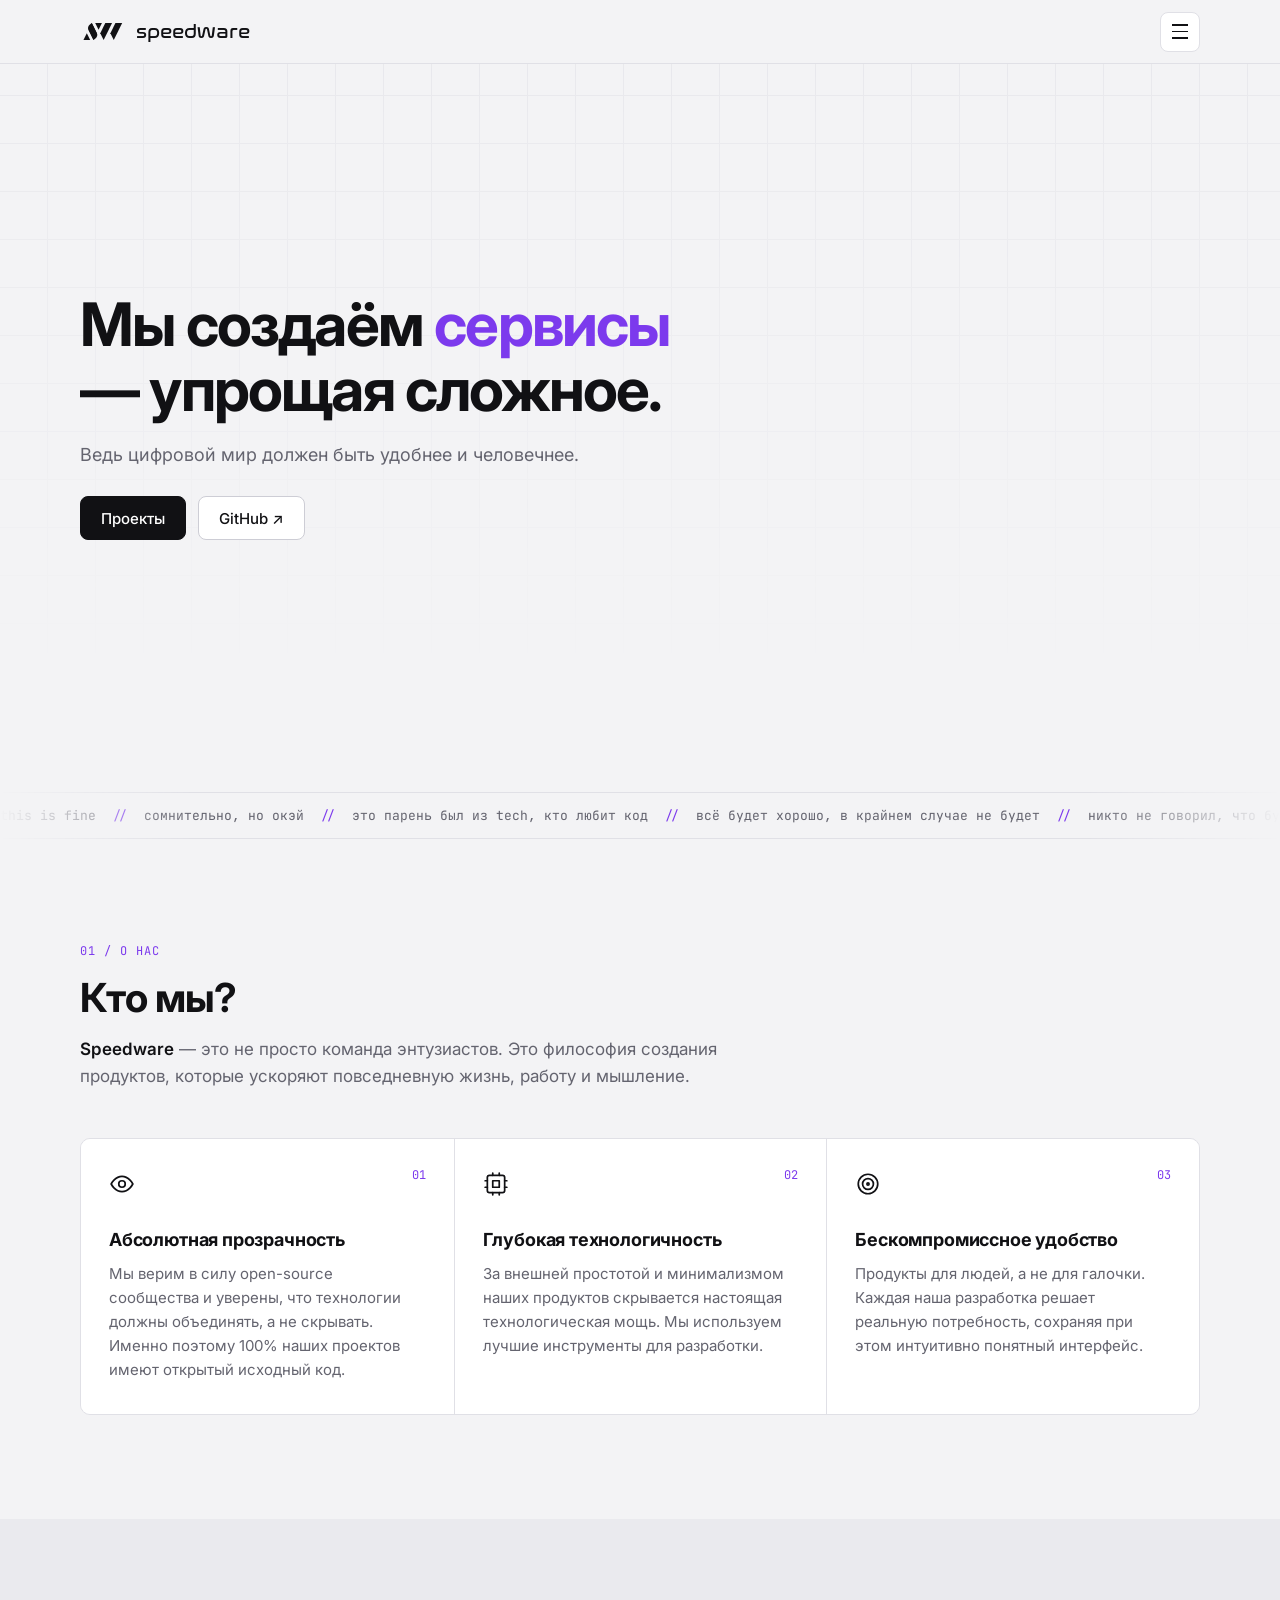
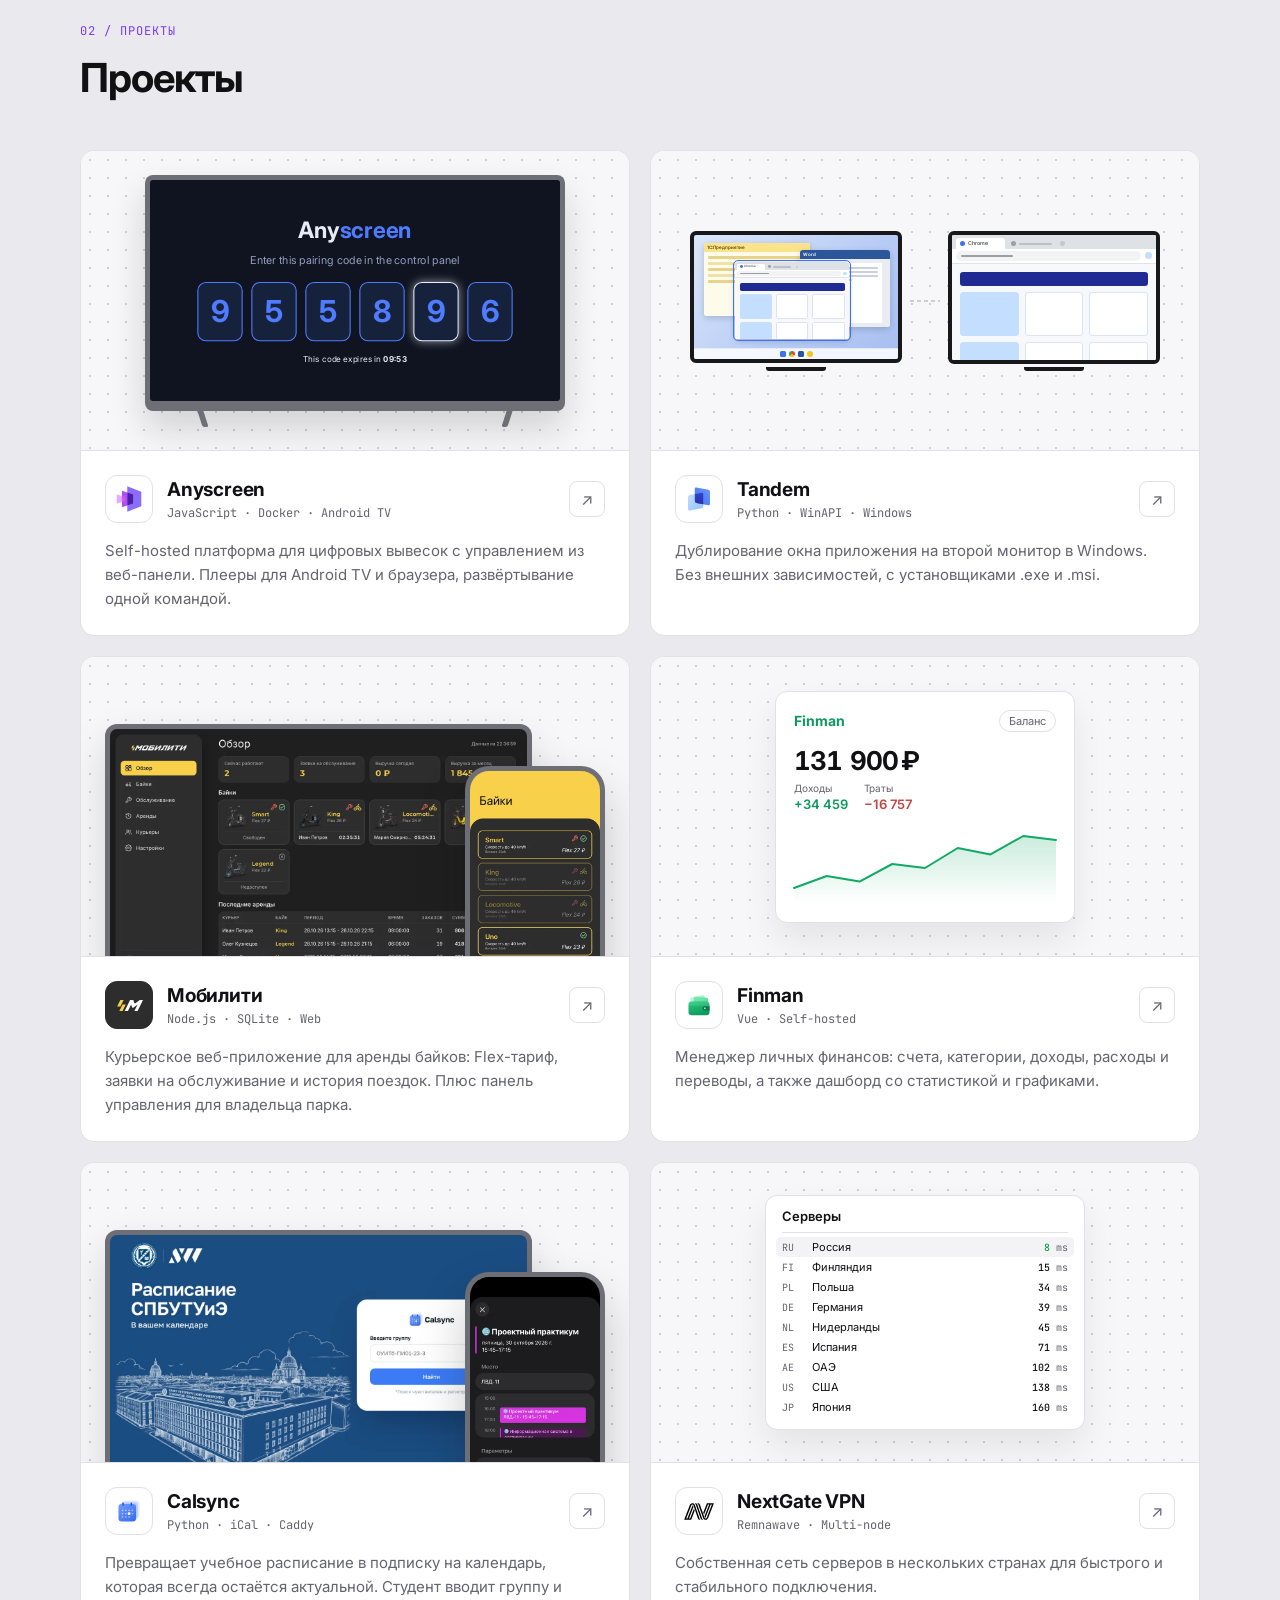
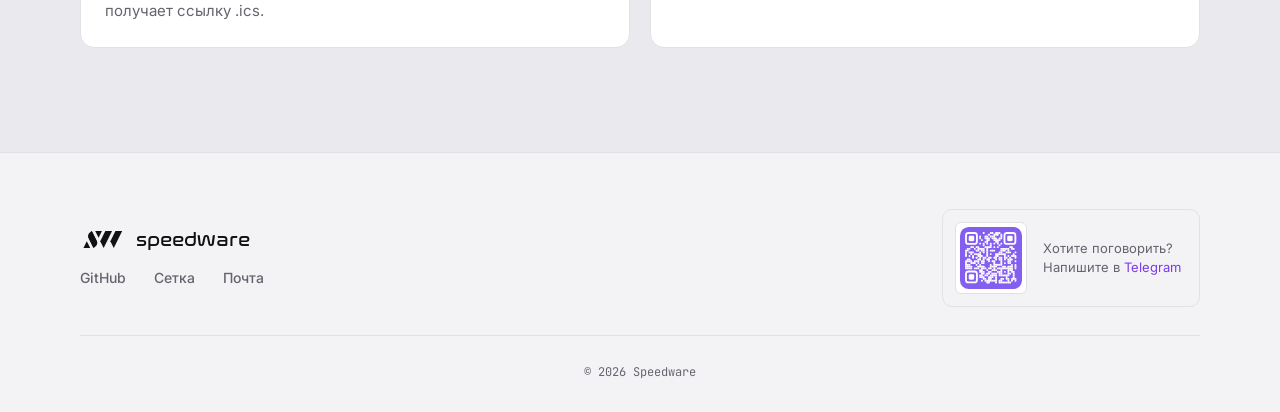
==== commit 897c37b7: "feat: NextGate server panel, two-line hero - Replace the NextGate globe with a server list and live-" ====
--- a/src/index.html
+++ b/src/index.html
@@ -43,7 +43,7 @@
 
   <section class="hero" id="home">
     <div class="hero-content">
-      <h1>Мы создаём <span class="changing-word" id="changing-word">сервисы</span><br>— упрощая сложное.</h1>
+      <h1><span class="hero-line">Мы создаём <span class="changing-word" id="changing-word">сервисы</span></span><span class="hero-line">— упрощая сложное.</span></h1>
       <p>Ведь цифровой мир должен быть удобнее и человечнее.</p>
       <div class="hero-actions">
         <a class="btn btn-primary" href="#projects">Проекты</a>
@@ -217,7 +217,7 @@
                 <div class="win win-chrome win-captured">
                 <div class="chrome">
                   <div class="chrome-tabs">
-                    <span class="chrome-tab chrome-tab-active"><i></i><b></b></span>
+                    <span class="chrome-tab chrome-tab-active"><i></i><b>Chrome</b></span>
                     <span class="chrome-tab"><i></i><b></b></span>
                     <span class="chrome-plus"></span>
                   </div>
@@ -236,12 +236,12 @@
                 </div>
               </div>
             </div>
-            <div class="tandem-link"><span></span></div>
+            <div class="tandem-link"></div>
             <div class="tandem-monitor">
               <div class="tandem-screen tandem-mirror">
                 <div class="chrome">
                   <div class="chrome-tabs">
-                    <span class="chrome-tab chrome-tab-active"><i></i><b></b></span>
+                    <span class="chrome-tab chrome-tab-active"><i></i><b>Chrome</b></span>
                     <span class="chrome-tab"><i></i><b></b></span>
                     <span class="chrome-plus"></span>
                   </div>
@@ -325,7 +325,6 @@
               </defs>
               <path d="M0,80 L30,65 L60,72 L90,50 L120,55 L150,30 L180,38 L210,15 L240,20 L240,100 L0,100 Z" fill="url(#finmanFill)" />
               <path d="M0,80 L30,65 L60,72 L90,50 L120,55 L150,30 L180,38 L210,15 L240,20" fill="none" stroke="#12a866" stroke-width="2" stroke-linecap="round" stroke-linejoin="round" vector-effect="non-scaling-stroke" />
-              <circle class="finman-dot" r="4" fill="#12a866" stroke="#ffffff" stroke-width="1.5" />
             </svg>
           </div>
         </div>
@@ -368,18 +367,23 @@
 
       <article class="project">
         <div class="project-preview">
-          <div class="vpn">
-            <svg class="vpn-globe" viewBox="0 0 210 210">
-              <circle class="vpn-ring" cx="105" cy="105" r="98" fill="none" stroke="#7c3aed" stroke-width="2" stroke-linecap="round" />
-              <circle cx="105" cy="105" r="68" fill="none" stroke="#111114" stroke-width="2" />
-              <ellipse cx="105" cy="105" rx="34" ry="68" fill="none" stroke="#111114" stroke-width="2" />
-              <ellipse cx="105" cy="105" rx="68" ry="24" fill="none" stroke="#111114" stroke-width="2" />
-              <circle class="vpn-node" cx="78" cy="72" r="4" />
-              <circle class="vpn-node" cx="140" cy="96" r="4" />
-              <circle class="vpn-node" cx="98" cy="146" r="4" />
-            </svg>
-          </div>
-        </div>
+          <div class="ng-panel">
+              <div class="ng-head">
+                <span>Серверы</span>
+              </div>
+              <ul class="ng-list" id="nextgateNodes">
+                <li class="ng-row" data-ping="8"><span class="ng-code">RU</span><span class="ng-name">Россия</span><span class="ng-ping"><b>8</b> ms</span></li>
+                <li class="ng-row" data-ping="14"><span class="ng-code">FI</span><span class="ng-name">Финляндия</span><span class="ng-ping"><b>14</b> ms</span></li>
+                <li class="ng-row" data-ping="31"><span class="ng-code">PL</span><span class="ng-name">Польша</span><span class="ng-ping"><b>31</b> ms</span></li>
+                <li class="ng-row" data-ping="38"><span class="ng-code">DE</span><span class="ng-name">Германия</span><span class="ng-ping"><b>38</b> ms</span></li>
+                <li class="ng-row" data-ping="42"><span class="ng-code">NL</span><span class="ng-name">Нидерланды</span><span class="ng-ping"><b>42</b> ms</span></li>
+                <li class="ng-row" data-ping="71"><span class="ng-code">ES</span><span class="ng-name">Испания</span><span class="ng-ping"><b>71</b> ms</span></li>
+                <li class="ng-row" data-ping="96"><span class="ng-code">AE</span><span class="ng-name">ОАЭ</span><span class="ng-ping"><b>96</b> ms</span></li>
+                <li class="ng-row" data-ping="128"><span class="ng-code">US</span><span class="ng-name">США</span><span class="ng-ping"><b>128</b> ms</span></li>
+                <li class="ng-row" data-ping="164"><span class="ng-code">JP</span><span class="ng-name">Япония</span><span class="ng-ping"><b>164</b> ms</span></li>
+              </ul>
+            </div>
+          </div>
         <div class="project-body">
           <div class="project-head">
             <span class="project-logo"><img src="image/projects/nextgate.svg" alt="" /></span>
--- a/src/style.css
+++ b/src/style.css
@@ -166,11 +166,13 @@
 .hero-content { display: flex; flex-direction: column; gap: 20px; }
 
 .hero h1 {
-  font-size: clamp(36px, 5vw, 60px);
+  /* "Мы создаём автоматизации" ≈ 14em wide: keep each line on one row */
+  font-size: min(60px, calc((100vw - 2 * var(--gutter)) / 14));
   line-height: 1.08;
   letter-spacing: -0.03em;
   font-weight: 700;
 }
+.hero-line { display: block; white-space: nowrap; }
 .hero h1 .changing-word {
   color: var(--accent);
   display: inline-block;
@@ -196,7 +198,7 @@
 .btn-primary { background: var(--text); border-color: var(--text); color: #fff; }
 .btn-primary:hover { background: #2a2a30; }
 
-.hero-content { max-width: 720px; }
+.hero-content { max-width: 880px; }
 
 .hero-video {
   position: absolute;
@@ -409,17 +411,6 @@
   box-shadow: 0 18px 36px rgba(17, 17, 20, 0.16);
   position: relative;
 }
-.tv-frame::after {
-  content: "";
-  position: absolute;
-  bottom: 3px;
-  left: 50%;
-  width: 3px;
-  height: 3px;
-  border-radius: 50%;
-  transform: translateX(-50%);
-  background: #9a9aa2;
-}
 
 .tv-stand {
   position: relative;
@@ -485,7 +476,7 @@
 
 .stage-screen {
   position: absolute;
-  top: 36px;
+  bottom: -28px;
   left: 24px;
   width: 78%;
   padding: 5px;
@@ -498,7 +489,7 @@
 .stage-phone {
   position: absolute;
   right: 24px;
-  top: 64px;
+  bottom: -100px;
   width: 140px;
   height: 290px;
   padding: 5px;
@@ -610,7 +601,16 @@
 .chrome-tab b { height: 1.2em; flex: 1; border-radius: 1em; background: #9aa0a6; opacity: 0.5; }
 .chrome-tab-active { background: #fff; }
 .chrome-tab-active i { background: #4170f2; }
-.chrome-tab-active b { background: #3c4043; opacity: 0.6; }
+.chrome-tab-active b {
+  height: auto;
+  background: none;
+  opacity: 1;
+  font-size: 2.6em;
+  font-weight: 500;
+  line-height: 1;
+  color: #3c4043;
+  white-space: nowrap;
+}
 .chrome-plus { width: 2.4em; height: 2.4em; margin: 0 0 1.5em 1em; border-radius: 50%; background: #c4c7cc; }
 .chrome-toolbar {
   height: 7em;
@@ -669,20 +669,6 @@
   position: relative;
   flex-shrink: 0;
 }
-.tandem-link span {
-  position: absolute;
-  top: -2px;
-  width: 6px;
-  height: 6px;
-  border-radius: 50%;
-  background: #4170f2;
-  animation: tandem-flow 1.2s linear infinite;
-}
-@keyframes tandem-flow {
-  from { left: 0; opacity: 0; }
-  20%, 80% { opacity: 1; }
-  to { left: calc(100% - 6px); opacity: 0; }
-}
 
 /* Finman */
 
@@ -738,39 +724,47 @@
 .finman-stat-expense .finman-stat-value { color: #c24545; }
 
 .finman-chart { width: 100%; height: 80px; display: block; overflow: visible; }
-.finman-dot {
-  offset-path: path("M0,80 L30,65 L60,72 L90,50 L120,55 L150,30 L180,38 L210,15 L240,20");
-  animation: finman-travel 4s linear infinite;
-}
-@keyframes finman-travel {
-  0% { offset-distance: 0%; opacity: 0; }
-  6%, 94% { opacity: 1; }
-  100% { offset-distance: 100%; opacity: 0; }
-}
 
 /* NextGate VPN */
 
-.vpn { width: 220px; height: 220px; max-width: 100%; }
-.vpn-globe { width: 100%; height: 100%; overflow: visible; }
-
-.vpn-ring { animation: vpn-ring-rotate 10s linear infinite, vpn-ring-morph 9s ease-in-out infinite; }
-@keyframes vpn-ring-rotate {
-  from { stroke-dashoffset: 0; }
-  to { stroke-dashoffset: -616; }
-}
-@keyframes vpn-ring-morph {
-  0%, 8% { stroke-dasharray: 2 12; }
-  42%, 58% { stroke-dasharray: 616 0; }
-  92%, 100% { stroke-dasharray: 2 12; }
-}
-
-.vpn-node { fill: var(--accent); stroke: #fff; stroke-width: 2; animation: vpn-pulse 3s ease-in-out infinite; }
-.vpn-node:nth-of-type(2) { animation-delay: 1s; }
-.vpn-node:nth-of-type(3) { animation-delay: 2s; }
-@keyframes vpn-pulse {
-  0%, 100% { opacity: 1; }
-  50% { opacity: 0.25; }
-}
+.ng-panel {
+  width: 100%;
+  max-width: 320px;
+  padding: 12px 16px;
+  border-radius: 12px;
+  background: #fff;
+  border: 1px solid var(--line);
+  box-shadow: 0 18px 36px rgba(17, 17, 20, 0.08);
+}
+.ng-head {
+  display: flex;
+  justify-content: space-between;
+  align-items: baseline;
+  padding-bottom: 8px;
+  margin-bottom: 4px;
+  border-bottom: 1px solid var(--line);
+  font-size: 13px;
+  font-weight: 600;
+}
+
+.ng-list { list-style: none; margin: 0; padding: 0; }
+.ng-row {
+  display: grid;
+  grid-template-columns: 22px 1fr 52px;
+  align-items: center;
+  gap: 8px;
+  height: 20px;
+  padding: 0 6px;
+  margin: 0 -6px;
+  border-radius: 5px;
+  font-size: 11px;
+  transition: background-color .4s ease;
+}
+.ng-code { font-family: var(--mono); font-size: 10px; color: var(--muted); }
+.ng-ping { font-family: var(--mono); font-size: 10px; color: var(--muted); text-align: right; font-variant-numeric: tabular-nums; }
+.ng-ping b { font-weight: 500; color: var(--text); }
+.ng-row.best { background: var(--bg); }
+.ng-row.best .ng-ping b { color: #16a34a; }
 
 /* Footer */
 
@@ -846,6 +840,7 @@
   .section { padding: 72px var(--gutter); }
   .projects-grid { grid-template-columns: 1fr; }
   .project-preview { height: 260px; padding: 20px; }
+  .stage-phone { bottom: -110px; }
   .project-body { padding: 20px; }
   .footer-qr-card { width: 100%; }
 }
@@ -853,7 +848,7 @@
 @media (max-width: 420px) {
   .pairing-box { transform: translate(-50%, -50%) scale(0.42); }
   .tandem-link { width: 16px; }
-  .stage-phone { right: 14px; width: 120px; height: 250px; }
+  .stage-phone { right: 14px; width: 120px; height: 250px; bottom: -130px; }
   .stage-screen { left: 14px; width: 84%; }
 }
 
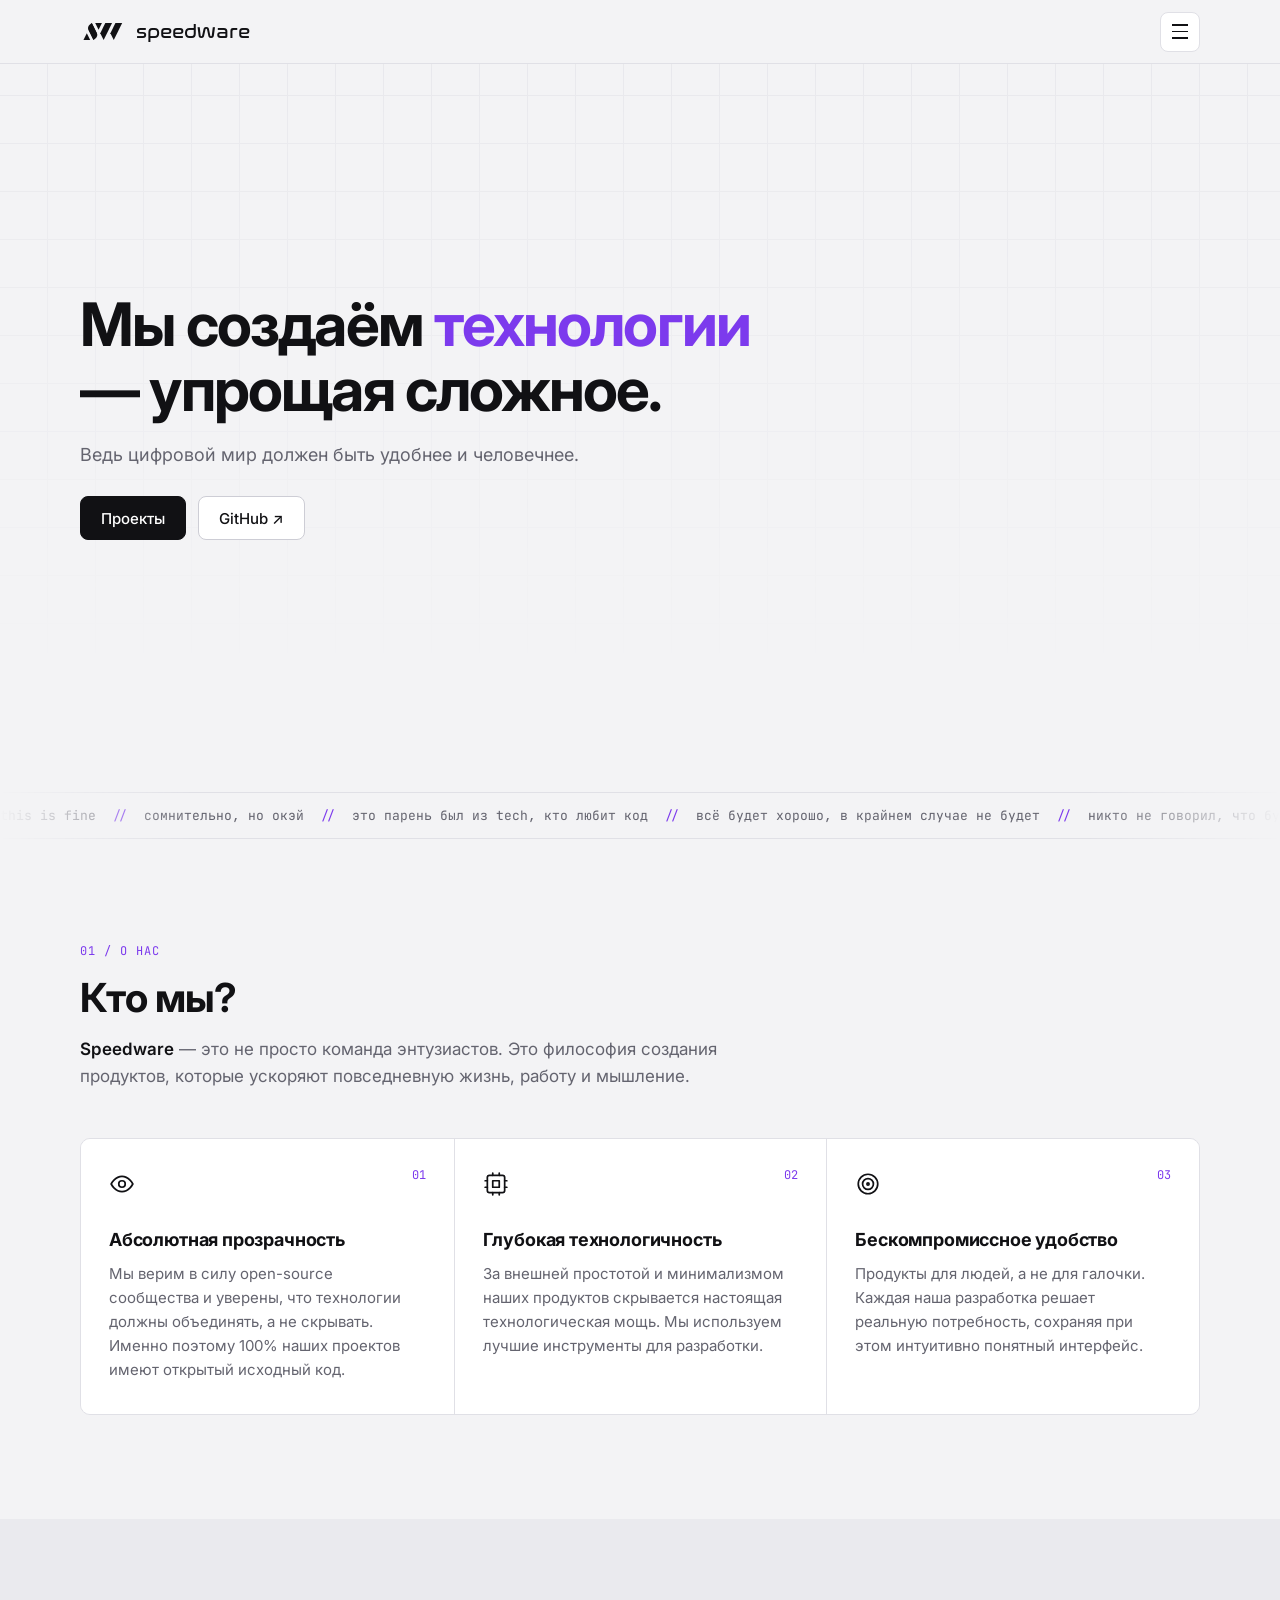
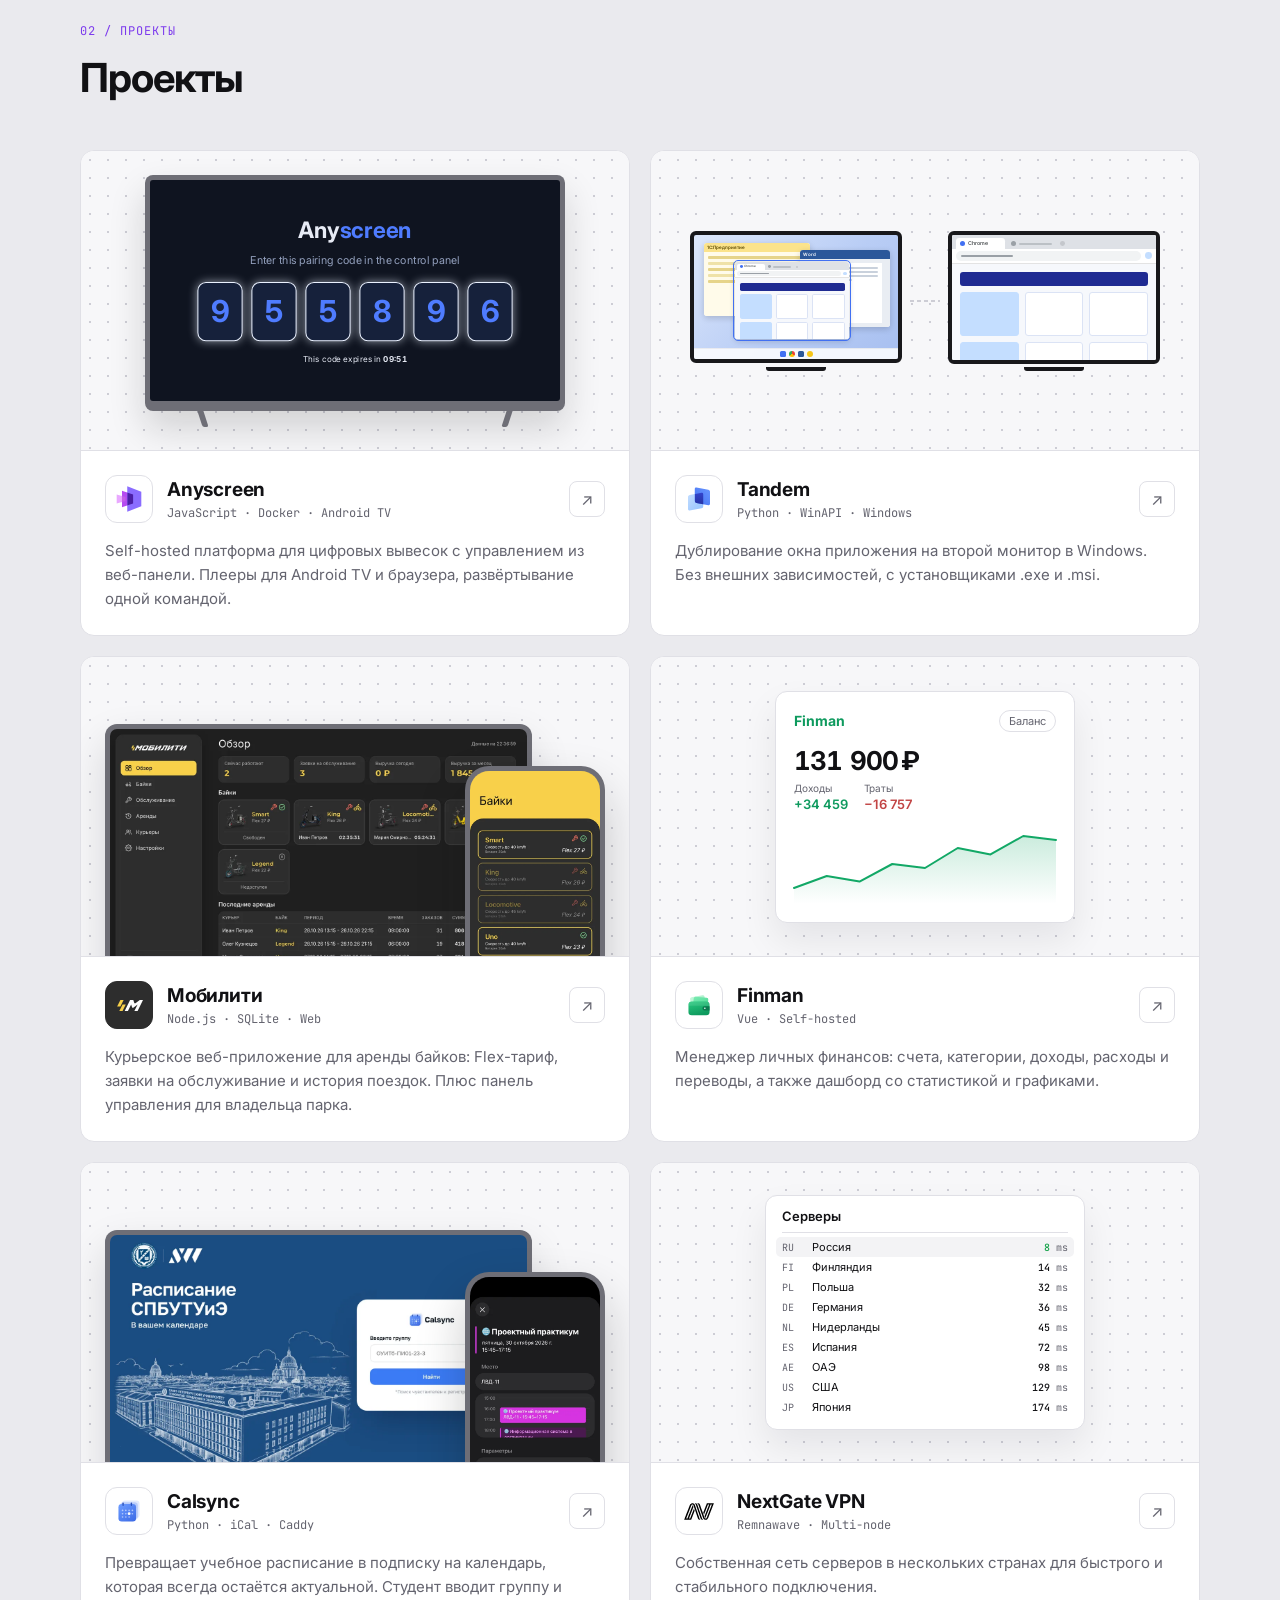
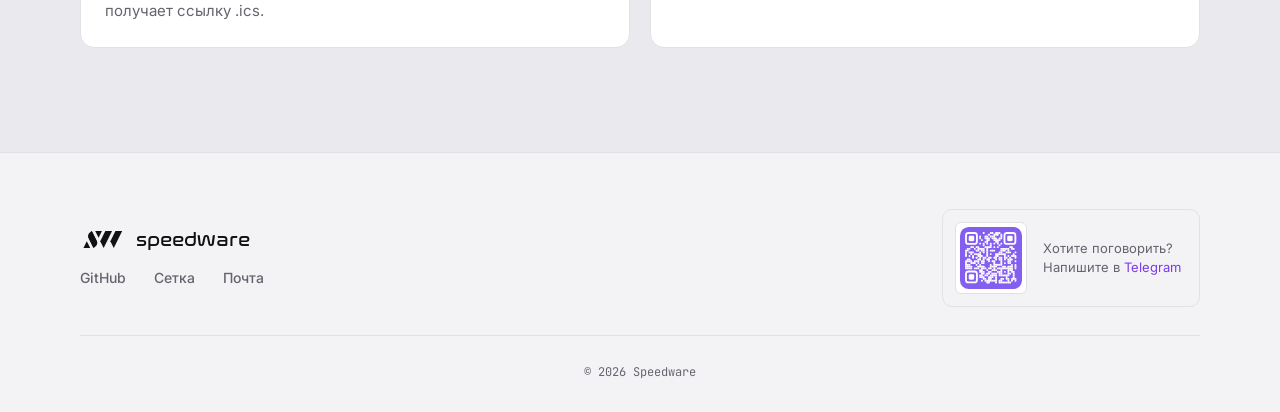
==== commit ce819a82: "feat: add 404 page, drop NextGate from menu - 404 page in site style with requested path and links h" ====
--- a/src/index.html
+++ b/src/index.html
@@ -34,7 +34,6 @@
       </button>
       <div class="menu" id="menu">
         <a class="menu-item" href="#projects">Проекты</a>
-        <a class="menu-item" href="https://download.nextgate.uni-port.ru/" target="_blank" rel="noopener">Nextgate VPN <span class="menu-arrow">↗</span></a>
         <a class="menu-item" href="https://uptime.speedware.tech/status/speedware" target="_blank" rel="noopener">Мониторинг <span class="menu-arrow">↗</span></a>
         <a class="menu-item" href="https://github.com/speedware" target="_blank" rel="noopener">GitHub <span class="menu-arrow">↗</span></a>
       </div>
--- a/src/style.css
+++ b/src/style.css
@@ -855,3 +855,37 @@
 @media (prefers-reduced-motion: reduce) {
   *, *::before, *::after { animation: none !important; transition: none !important; }
 }
+
+/* 404 */
+
+.notfound { min-height: calc(100vh - 80px); }
+.notfound .hero-content { gap: 16px; }
+.notfound h1 { font-size: clamp(28px, 4vw, 44px); }
+
+.nf-code {
+  font-family: var(--mono);
+  font-weight: 500;
+  font-size: clamp(112px, 20vw, 220px);
+  line-height: 0.9;
+  letter-spacing: -0.06em;
+  margin-left: -0.04em;
+}
+
+.nf-request {
+  align-self: flex-start;
+  max-width: 100%;
+  overflow: hidden;
+  text-overflow: ellipsis;
+  white-space: nowrap;
+  font-family: var(--mono);
+  font-size: 13px;
+  color: var(--muted);
+  padding: 8px 12px;
+  border-radius: 6px;
+  border: 1px solid var(--line);
+  background: var(--surface);
+}
+.nf-request span { color: var(--text); }
+
+.site-footer-compact { padding-top: 24px; }
+.site-footer-compact .footer-bottom { padding-top: 24px; border-top: 1px solid var(--line); }
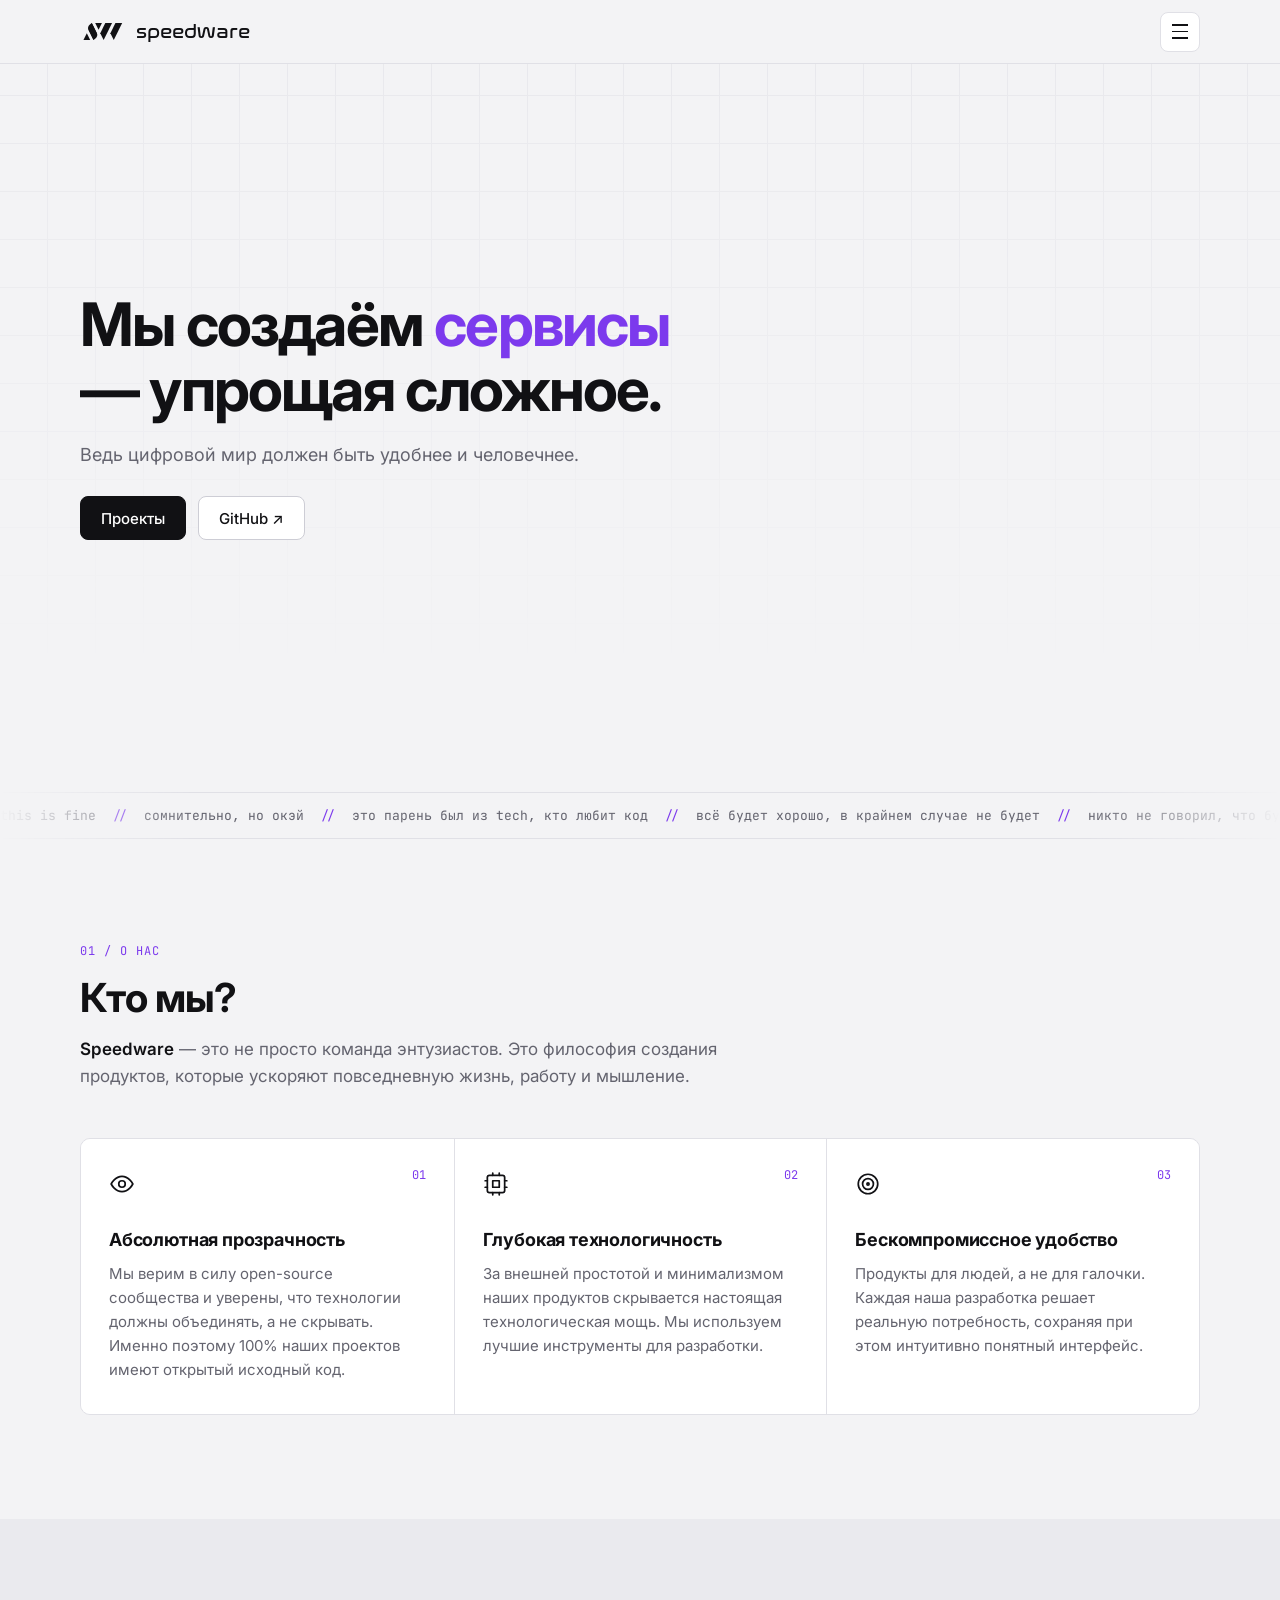
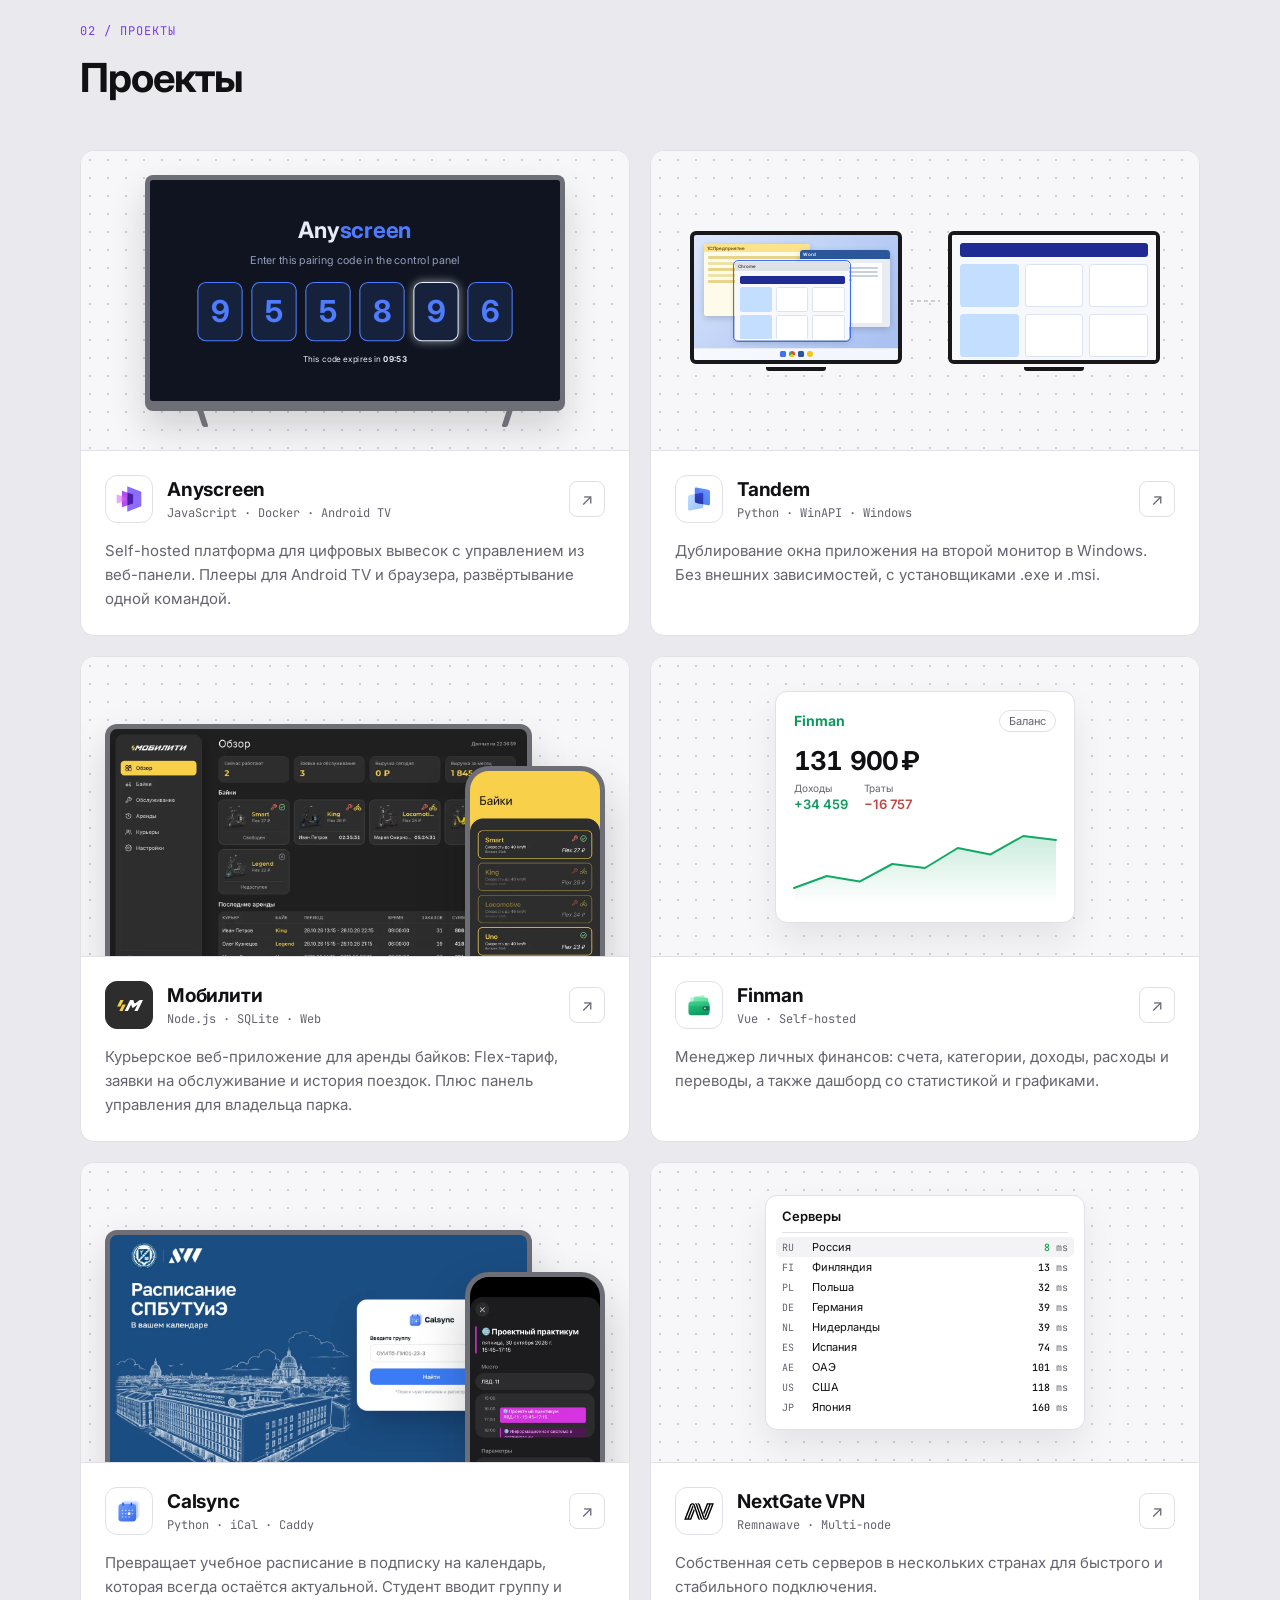
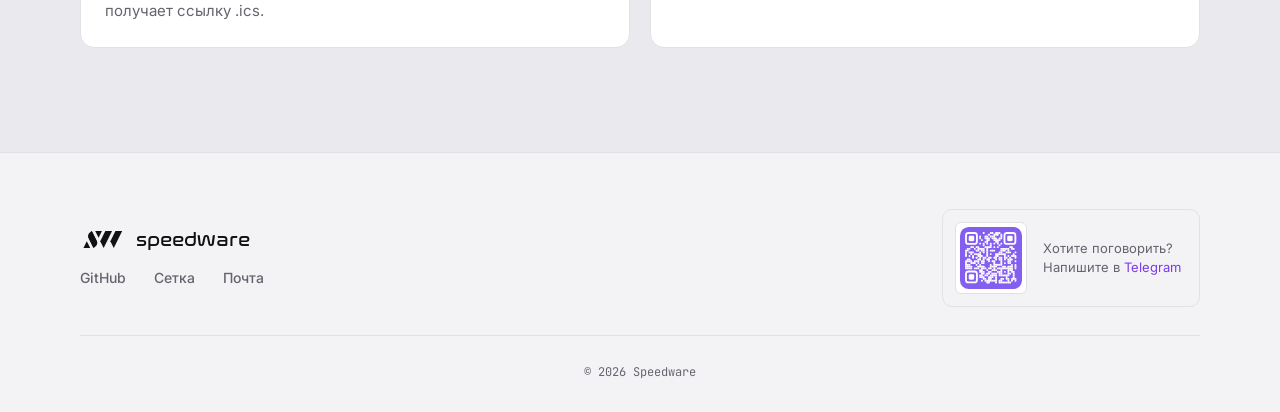
==== commit 5a4bb12d: "style: simplify Chrome window in Tandem preview - Chrome window gets a title bar like the 1C and Wor" ====
--- a/src/index.html
+++ b/src/index.html
@@ -214,21 +214,15 @@
                   <div class="win-body"><div class="win-page"><span></span><span></span><span></span><span></span></div></div>
                 </div>
                 <div class="win win-chrome win-captured">
-                <div class="chrome">
-                  <div class="chrome-tabs">
-                    <span class="chrome-tab chrome-tab-active"><i></i><b>Chrome</b></span>
-                    <span class="chrome-tab"><i></i><b></b></span>
-                    <span class="chrome-plus"></span>
+                  <div class="win-bar"><b>Chrome</b></div>
+                  <div class="win-body">
+                    <div class="chrome">
+                      <div class="chrome-view"><div class="chrome-page">
+                        <span class="cp-head"></span>
+                        <span class="cp-card"></span><span class="cp-card"></span><span class="cp-card"></span><span class="cp-card"></span><span class="cp-card"></span><span class="cp-card"></span>
+                      </div></div>
+                    </div>
                   </div>
-                  <div class="chrome-toolbar">
-                    <span class="chrome-omni"><i></i></span>
-                    <span class="chrome-avatar"></span>
-                  </div>
-                  <div class="chrome-view"><div class="chrome-page">
-                    <span class="cp-head"></span>
-                    <span class="cp-card"></span><span class="cp-card"></span><span class="cp-card"></span><span class="cp-card"></span><span class="cp-card"></span><span class="cp-card"></span>
-                  </div></div>
-                </div>
                 </div>
                 <div class="taskbar">
                   <span class="tb-start"></span><span class="tb-chrome"></span><span class="tb-word"></span><span class="tb-1c"></span>
@@ -239,15 +233,6 @@
             <div class="tandem-monitor">
               <div class="tandem-screen tandem-mirror">
                 <div class="chrome">
-                  <div class="chrome-tabs">
-                    <span class="chrome-tab chrome-tab-active"><i></i><b>Chrome</b></span>
-                    <span class="chrome-tab"><i></i><b></b></span>
-                    <span class="chrome-plus"></span>
-                  </div>
-                  <div class="chrome-toolbar">
-                    <span class="chrome-omni"><i></i></span>
-                    <span class="chrome-avatar"></span>
-                  </div>
                   <div class="chrome-view"><div class="chrome-page">
                     <span class="cp-head"></span>
                     <span class="cp-card"></span><span class="cp-card"></span><span class="cp-card"></span><span class="cp-card"></span><span class="cp-card"></span><span class="cp-card"></span>
--- a/src/style.css
+++ b/src/style.css
@@ -532,7 +532,7 @@
   background: #18181b;
 }
 
-.tandem-desktop { background: linear-gradient(135deg, #dce7fb, #b9cdf5 55%, #a7bff0); }
+.tandem-desktop { background: linear-gradient(135deg, #dce7fb, #b9cdf5 55%, #a7bff0); container-type: inline-size; }
 
 .win {
   position: absolute;
@@ -544,13 +544,13 @@
   flex-direction: column;
 }
 .win-bar {
-  height: 9px;
+  height: 4.3cqw;
   flex-shrink: 0;
   display: flex;
   align-items: center;
-  padding: 0 3px;
-}
-.win-bar b { font-size: 4.5px; font-weight: 600; white-space: nowrap; }
+  padding: 0 1.4cqw;
+}
+.win-bar b { font-size: 2.18cqw; font-weight: 600; white-space: nowrap; }
 .win-body { flex: 1; position: relative; overflow: hidden; }
 
 .win-1c { left: 5%; top: 7%; width: 52%; height: 58%; }
@@ -566,7 +566,9 @@
 .win-page span { height: 2px; background: #c9d1dc; border-radius: 1px; }
 .win-page span:last-child { width: 60%; }
 
-.win-chrome { left: 20%; top: 22%; width: 56%; height: 62%; container-type: inline-size; }
+.win-chrome { left: 20%; top: 22%; width: 56%; height: 62%; }
+.win-chrome .win-bar { background: #dee1e6; color: #3c4043; }
+.win-chrome .win-body { container-type: inline-size; }
 .win-captured { outline: 1.5px solid #4170f2; outline-offset: 1px; }
 .tandem-mirror { container-type: inline-size; background: #dee1e6; }
 
@@ -579,52 +581,6 @@
   font-size: 1cqw;
   background: #fff;
 }
-.chrome-tabs {
-  height: 7em;
-  flex-shrink: 0;
-  display: flex;
-  align-items: flex-end;
-  gap: 1em;
-  padding: 0 2em;
-  background: #dee1e6;
-}
-.chrome-tab {
-  width: 24em;
-  height: 5.4em;
-  display: flex;
-  align-items: center;
-  gap: 1.4em;
-  padding: 0 2em;
-  border-radius: 1.6em 1.6em 0 0;
-}
-.chrome-tab i { width: 2.6em; height: 2.6em; border-radius: 50%; background: #9aa0a6; flex-shrink: 0; }
-.chrome-tab b { height: 1.2em; flex: 1; border-radius: 1em; background: #9aa0a6; opacity: 0.5; }
-.chrome-tab-active { background: #fff; }
-.chrome-tab-active i { background: #4170f2; }
-.chrome-tab-active b {
-  height: auto;
-  background: none;
-  opacity: 1;
-  font-size: 2.6em;
-  font-weight: 500;
-  line-height: 1;
-  color: #3c4043;
-  white-space: nowrap;
-}
-.chrome-plus { width: 2.4em; height: 2.4em; margin: 0 0 1.5em 1em; border-radius: 50%; background: #c4c7cc; }
-.chrome-toolbar {
-  height: 7em;
-  flex-shrink: 0;
-  display: flex;
-  align-items: center;
-  gap: 2em;
-  padding: 0 2em;
-  border-bottom: 0.25em solid #e3e3e3;
-}
-.chrome-omni { flex: 1; height: 4.6em; border-radius: 3em; background: #f1f3f4; display: flex; align-items: center; padding: 0 2.4em; }
-.chrome-omni i { width: 30%; height: 1.2em; border-radius: 1em; background: #9aa0a6; }
-.chrome-avatar { width: 3.4em; height: 3.4em; border-radius: 50%; background: #c4deff; }
-
 .chrome-view { position: relative; flex: 1; overflow: hidden; background: #f6f8fc; }
 .chrome-page {
   display: grid;
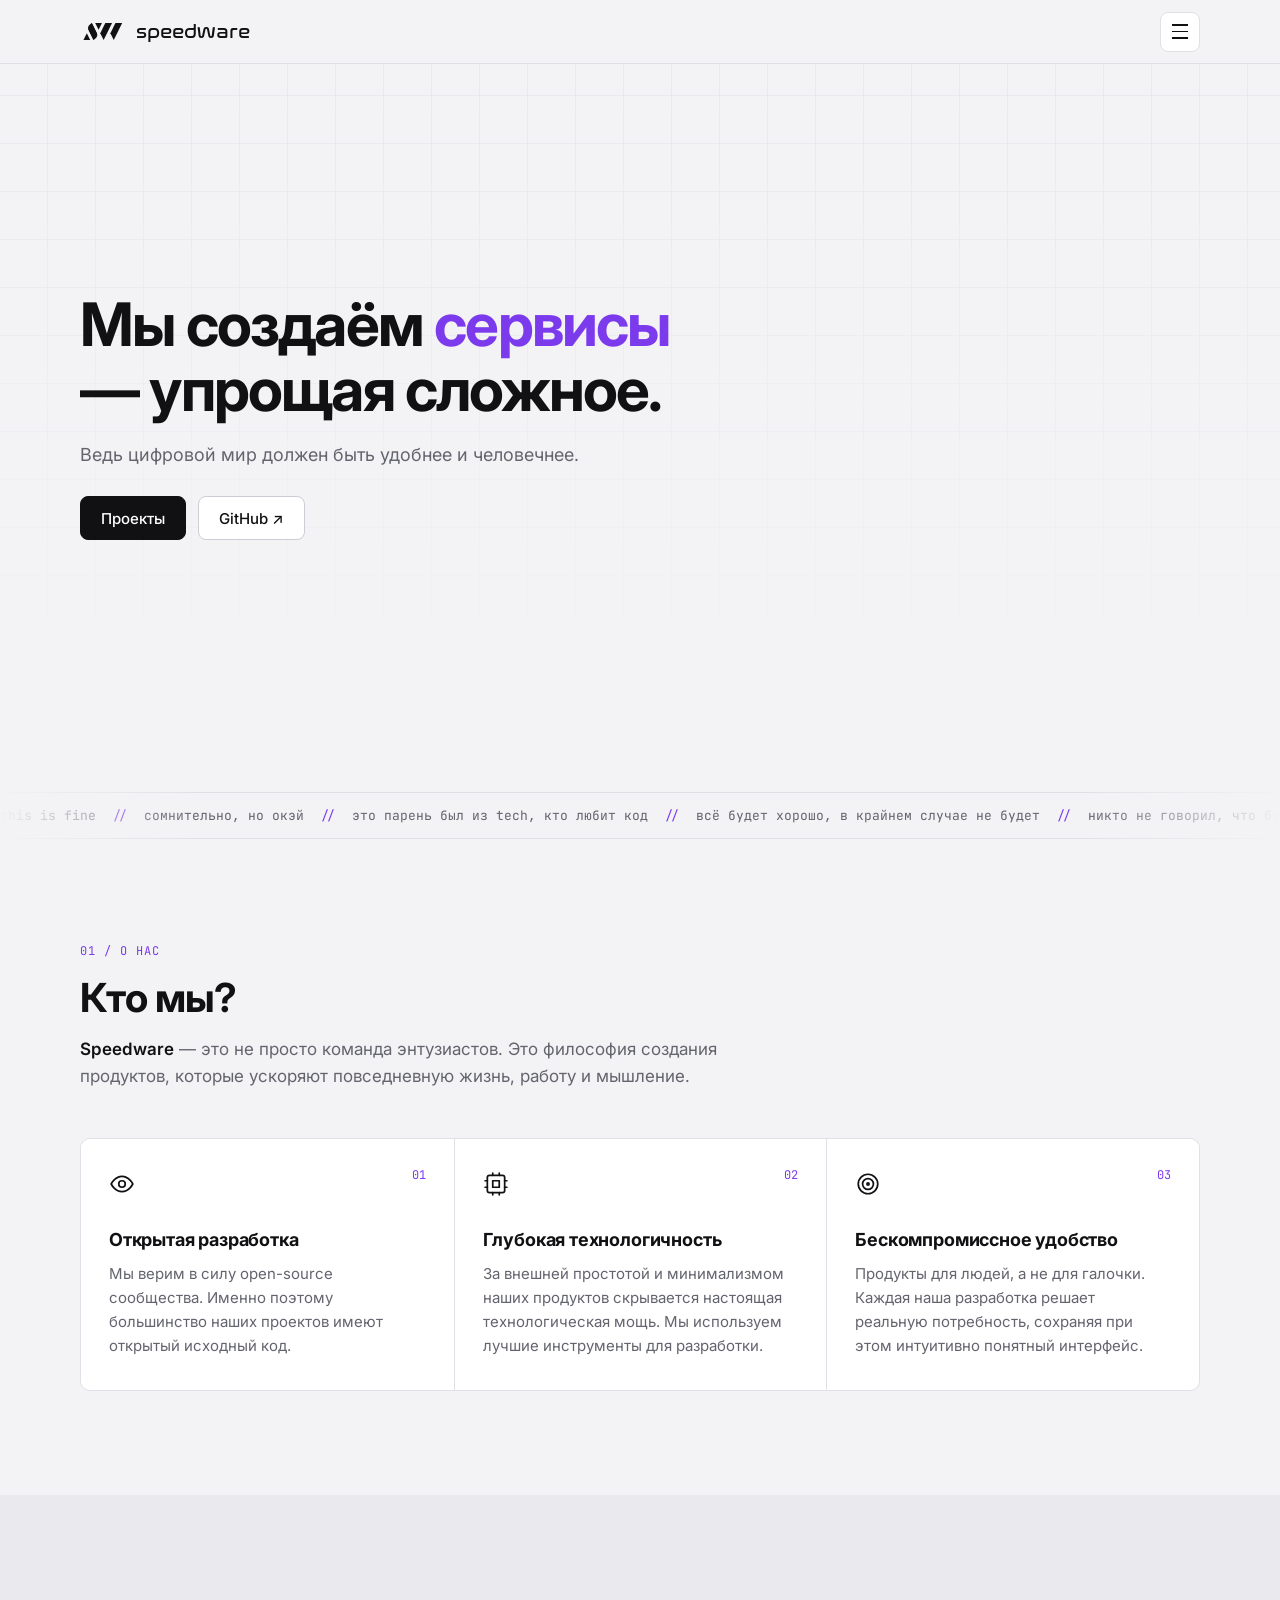
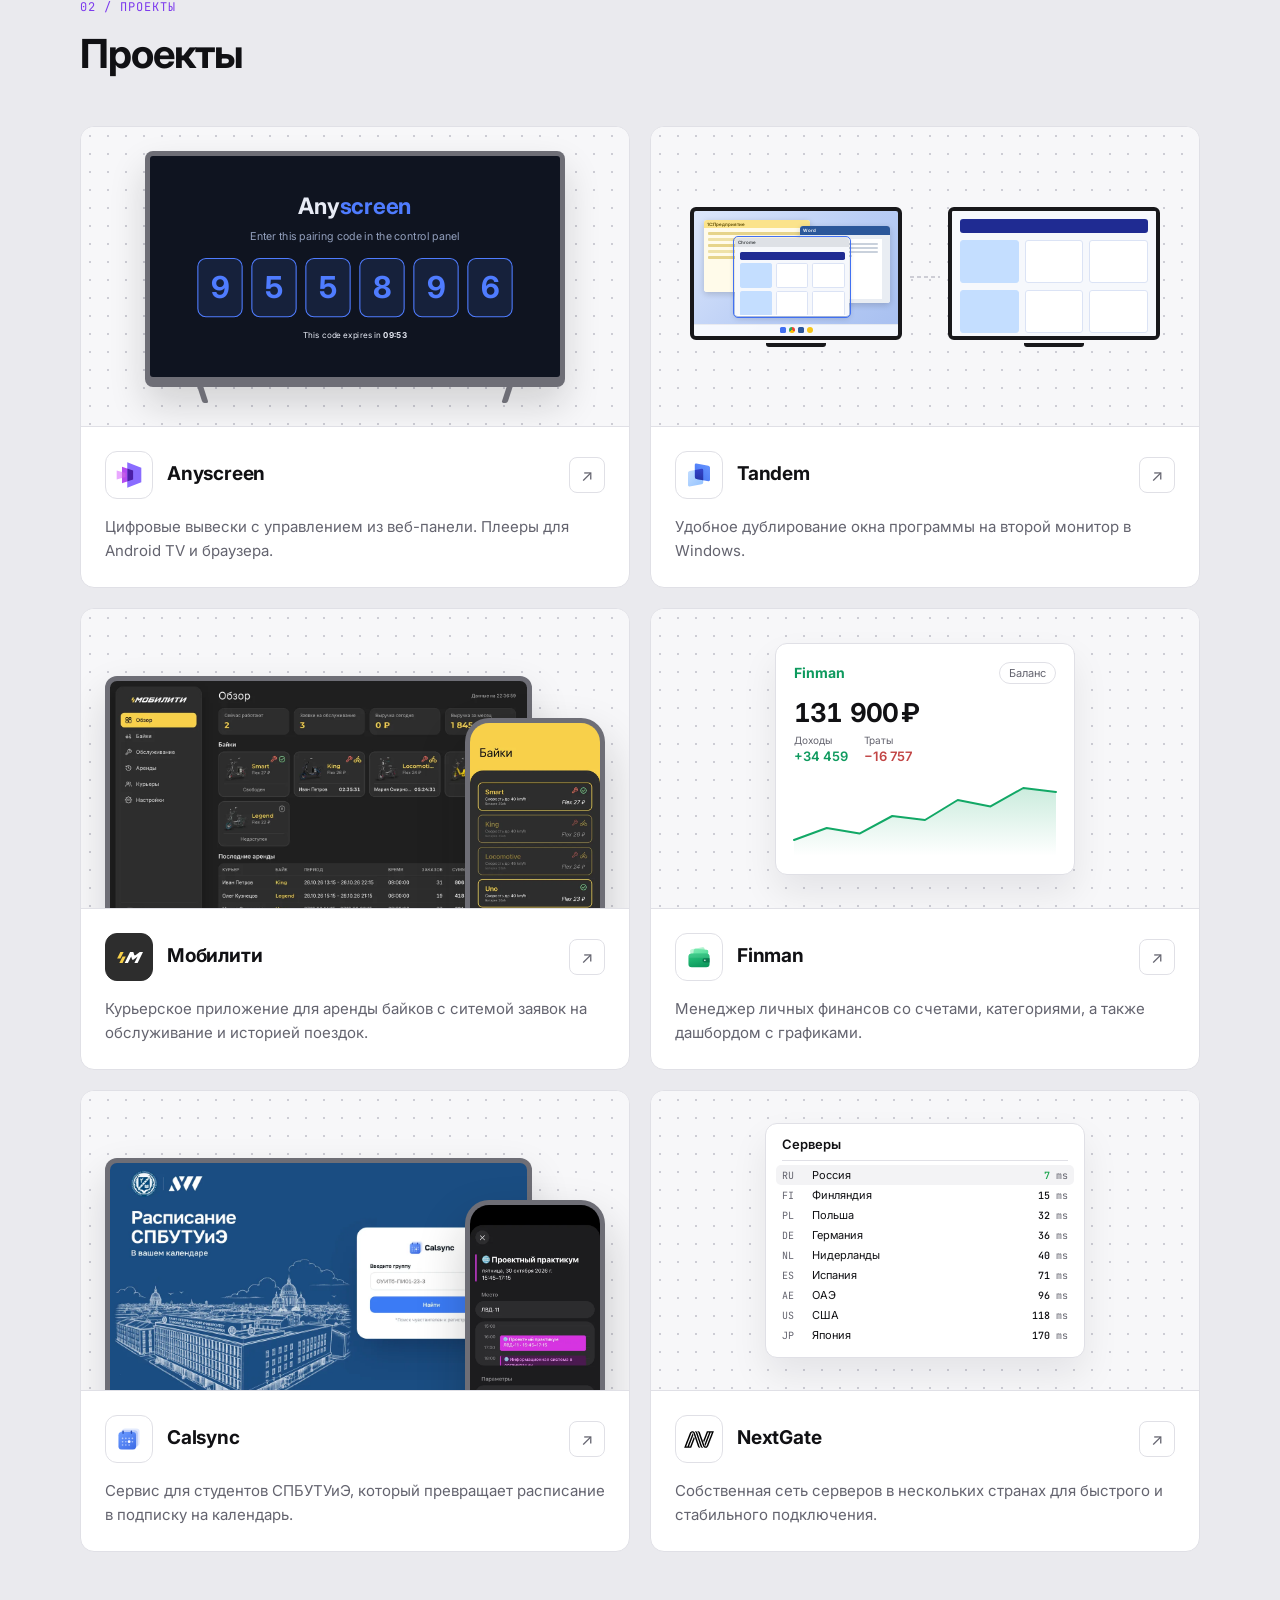
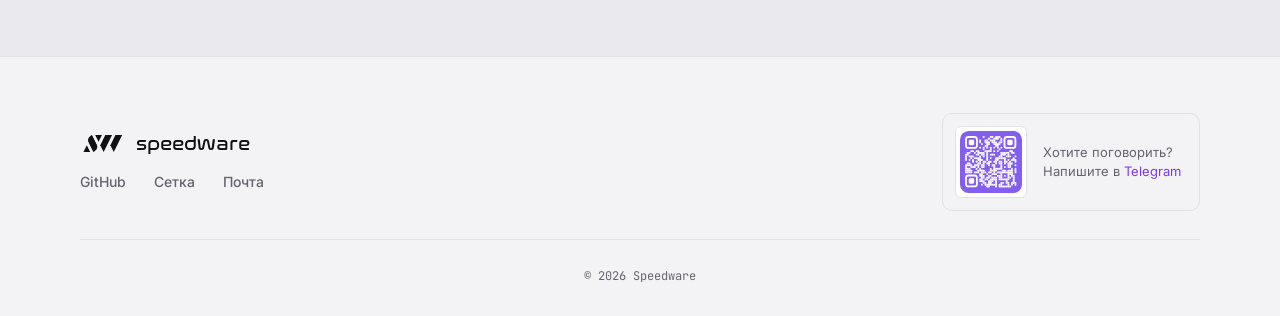
==== commit a03ca75e: "content: rewrite about and project descriptions - Shorter project descriptions, stack captions clear" ====
--- a/src/index.html
+++ b/src/index.html
@@ -129,8 +129,8 @@
           <path d="M2 12s3.5-7 10-7 10 7 10 7-3.5 7-10 7-10-7-10-7z" />
           <circle cx="12" cy="12" r="3" />
         </svg>
-        <h3>Абсолютная прозрачность</h3>
-        <p>Мы верим в силу open-source сообщества и уверены, что технологии должны объединять, а не скрывать. Именно поэтому 100% наших проектов имеют открытый исходный код.</p>
+        <h3>Открытая разработка</h3>
+        <p>Мы верим в силу open-source сообщества. Именно поэтому большинство наших проектов имеют открытый исходный код.</p>
       </div>
       <div class="card">
         <span class="card-index">02</span>
@@ -190,11 +190,11 @@
             <span class="project-logo"><img src="image/projects/anyscreen.svg" alt="" /></span>
             <div class="project-title">
               <h3>Anyscreen</h3>
-              <span class="project-stack">JavaScript · Docker · Android TV</span>
+              <span class="project-stack"></span>
             </div>
             <a class="project-link" href="https://github.com/Speedware/anyscreen" target="_blank" rel="noopener" aria-label="Anyscreen на GitHub">↗</a>
           </div>
-          <p>Self-hosted платформа для цифровых вывесок с управлением из веб-панели. Плееры для Android TV и браузера, развёртывание одной командой.</p>
+          <p>Цифровые вывески с управлением из веб-панели. Плееры для Android TV и браузера.</p>
         </div>
       </article>
 
@@ -247,11 +247,11 @@
             <span class="project-logo"><img src="image/projects/tandem.svg" alt="" /></span>
             <div class="project-title">
               <h3>Tandem</h3>
-              <span class="project-stack">Python · WinAPI · Windows</span>
+              <span class="project-stack"></span>
             </div>
             <a class="project-link" href="https://github.com/Speedware/tandem" target="_blank" rel="noopener" aria-label="Tandem на GitHub">↗</a>
           </div>
-          <p>Дублирование окна приложения на второй монитор в Windows. Без внешних зависимостей, с установщиками .exe и .msi.</p>
+          <p>Удобное дублирование окна программы на второй монитор в Windows.</p>
         </div>
       </article>
 
@@ -271,11 +271,11 @@
             <span class="project-logo project-logo-dark"><img src="image/projects/mobility.svg" alt="" /></span>
             <div class="project-title">
               <h3>Мобилити</h3>
-              <span class="project-stack">Node.js · SQLite · Web</span>
+              <span class="project-stack"></span>
             </div>
             <a class="project-link" href="https://github.com/Speedware/mobility-tracker" target="_blank" rel="noopener" aria-label="Мобилити на GitHub">↗</a>
           </div>
-          <p>Курьерское веб-приложение для аренды байков: Flex-тариф, заявки на обслуживание и история поездок. Плюс панель управления для владельца парка.</p>
+          <p>Курьерское приложение для аренды байков с ситемой заявок на обслуживание и историей поездок.</p>
         </div>
       </article>
 
@@ -317,11 +317,11 @@
             <span class="project-logo"><img src="image/projects/finman.svg" alt="" /></span>
             <div class="project-title">
               <h3>Finman</h3>
-              <span class="project-stack">Vue · Self-hosted</span>
+              <span class="project-stack"></span>
             </div>
             <a class="project-link" href="https://github.com/Speedware/finman" target="_blank" rel="noopener" aria-label="Finman на GitHub">↗</a>
           </div>
-          <p>Менеджер личных финансов: счета, категории, доходы, расходы и переводы, а также дашборд со статистикой и графиками.</p>
+          <p>Менеджер личных финансов со счетами, категориями, а также дашбордом с графиками.</p>
         </div>
       </article>
 
@@ -341,11 +341,11 @@
             <span class="project-logo"><img src="image/projects/calsync.svg" alt="" /></span>
             <div class="project-title">
               <h3>Calsync</h3>
-              <span class="project-stack">Python · iCal · Caddy</span>
+              <span class="project-stack"></span>
             </div>
             <a class="project-link" href="https://github.com/Speedware/calsync" target="_blank" rel="noopener" aria-label="Calsync на GitHub">↗</a>
           </div>
-          <p>Превращает учебное расписание в подписку на календарь, которая всегда остаётся актуальной. Студент вводит группу и получает ссылку .ics.</p>
+          <p>Сервис для студентов СПБУТУиЭ, который превращает расписание в подписку на календарь.</p>
         </div>
       </article>
 
@@ -372,8 +372,8 @@
           <div class="project-head">
             <span class="project-logo"><img src="image/projects/nextgate.svg" alt="" /></span>
             <div class="project-title">
-              <h3>NextGate VPN</h3>
-              <span class="project-stack">Remnawave · Multi-node</span>
+              <h3>NextGate</h3>
+              <span class="project-stack"></span>
             </div>
             <a class="project-link" href="https://download.nextgate.uni-port.ru/" target="_blank" rel="noopener" aria-label="NextGate VPN">↗</a>
           </div>
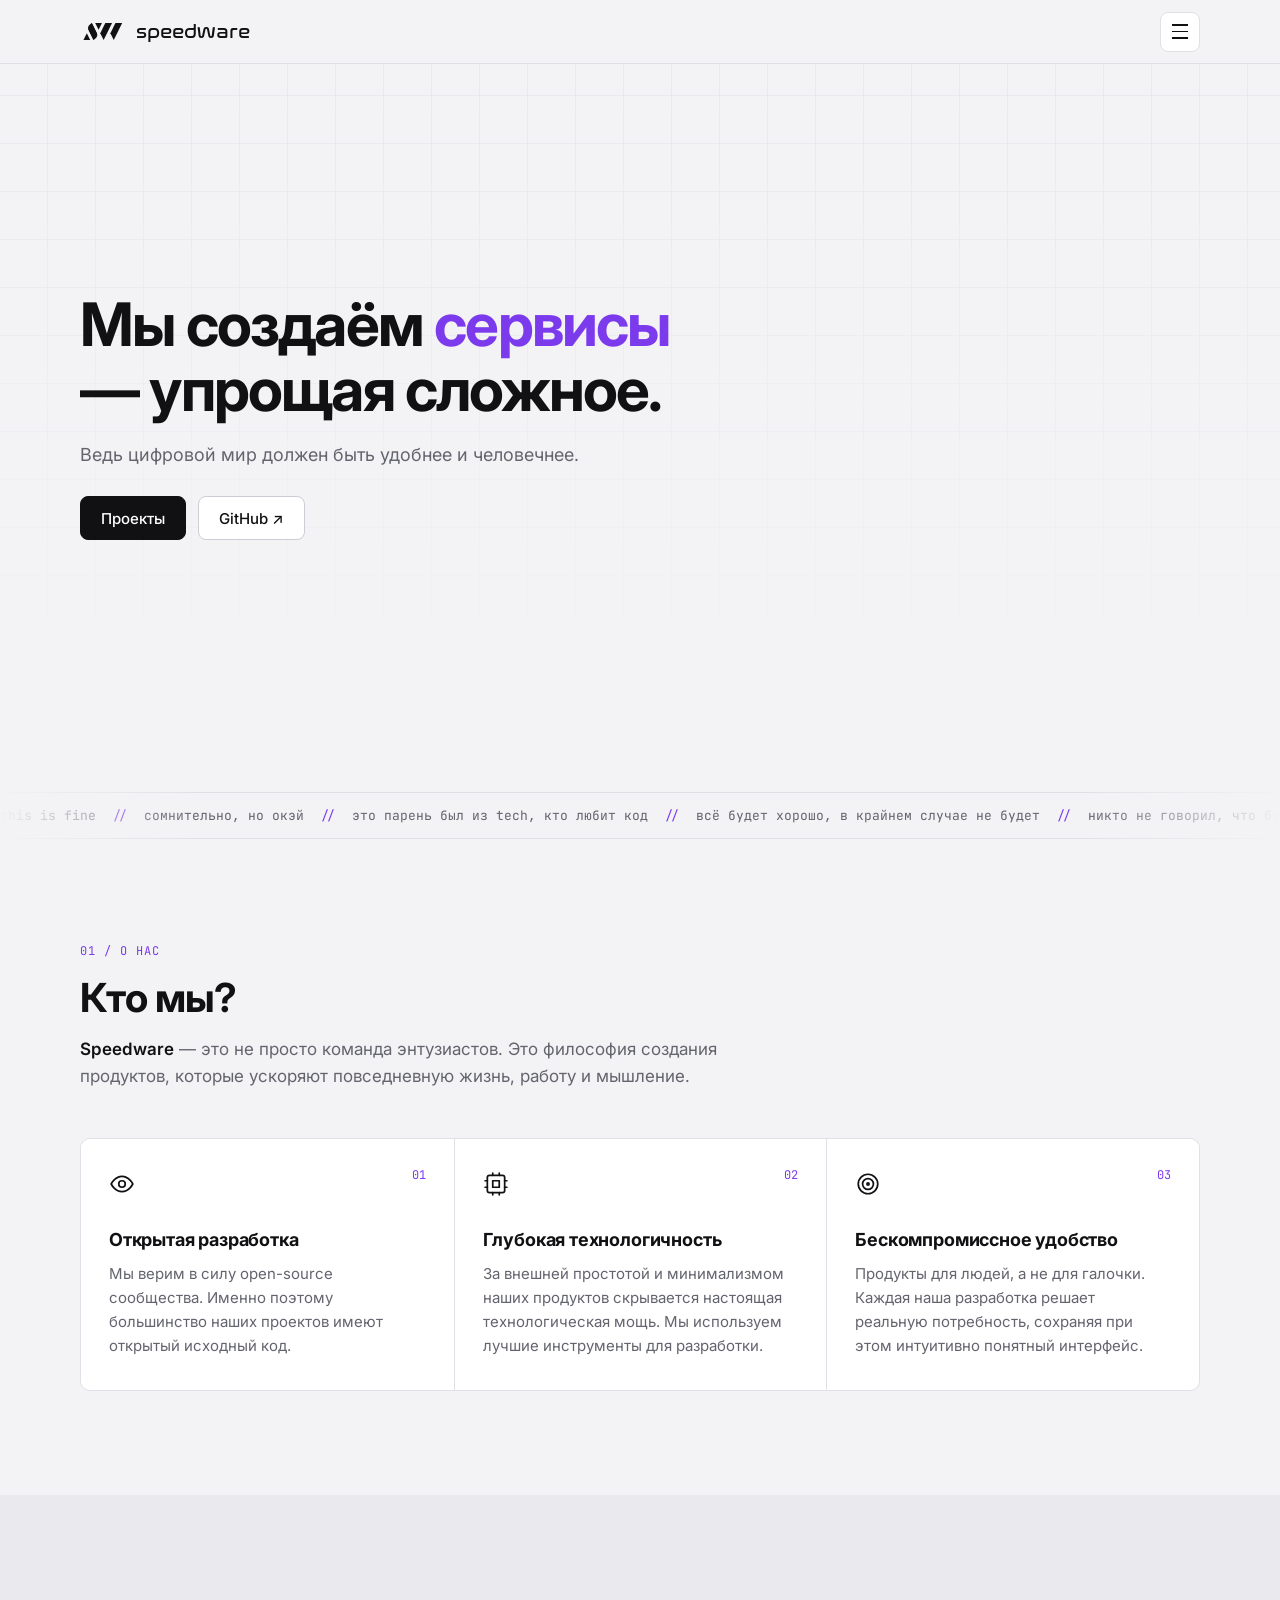
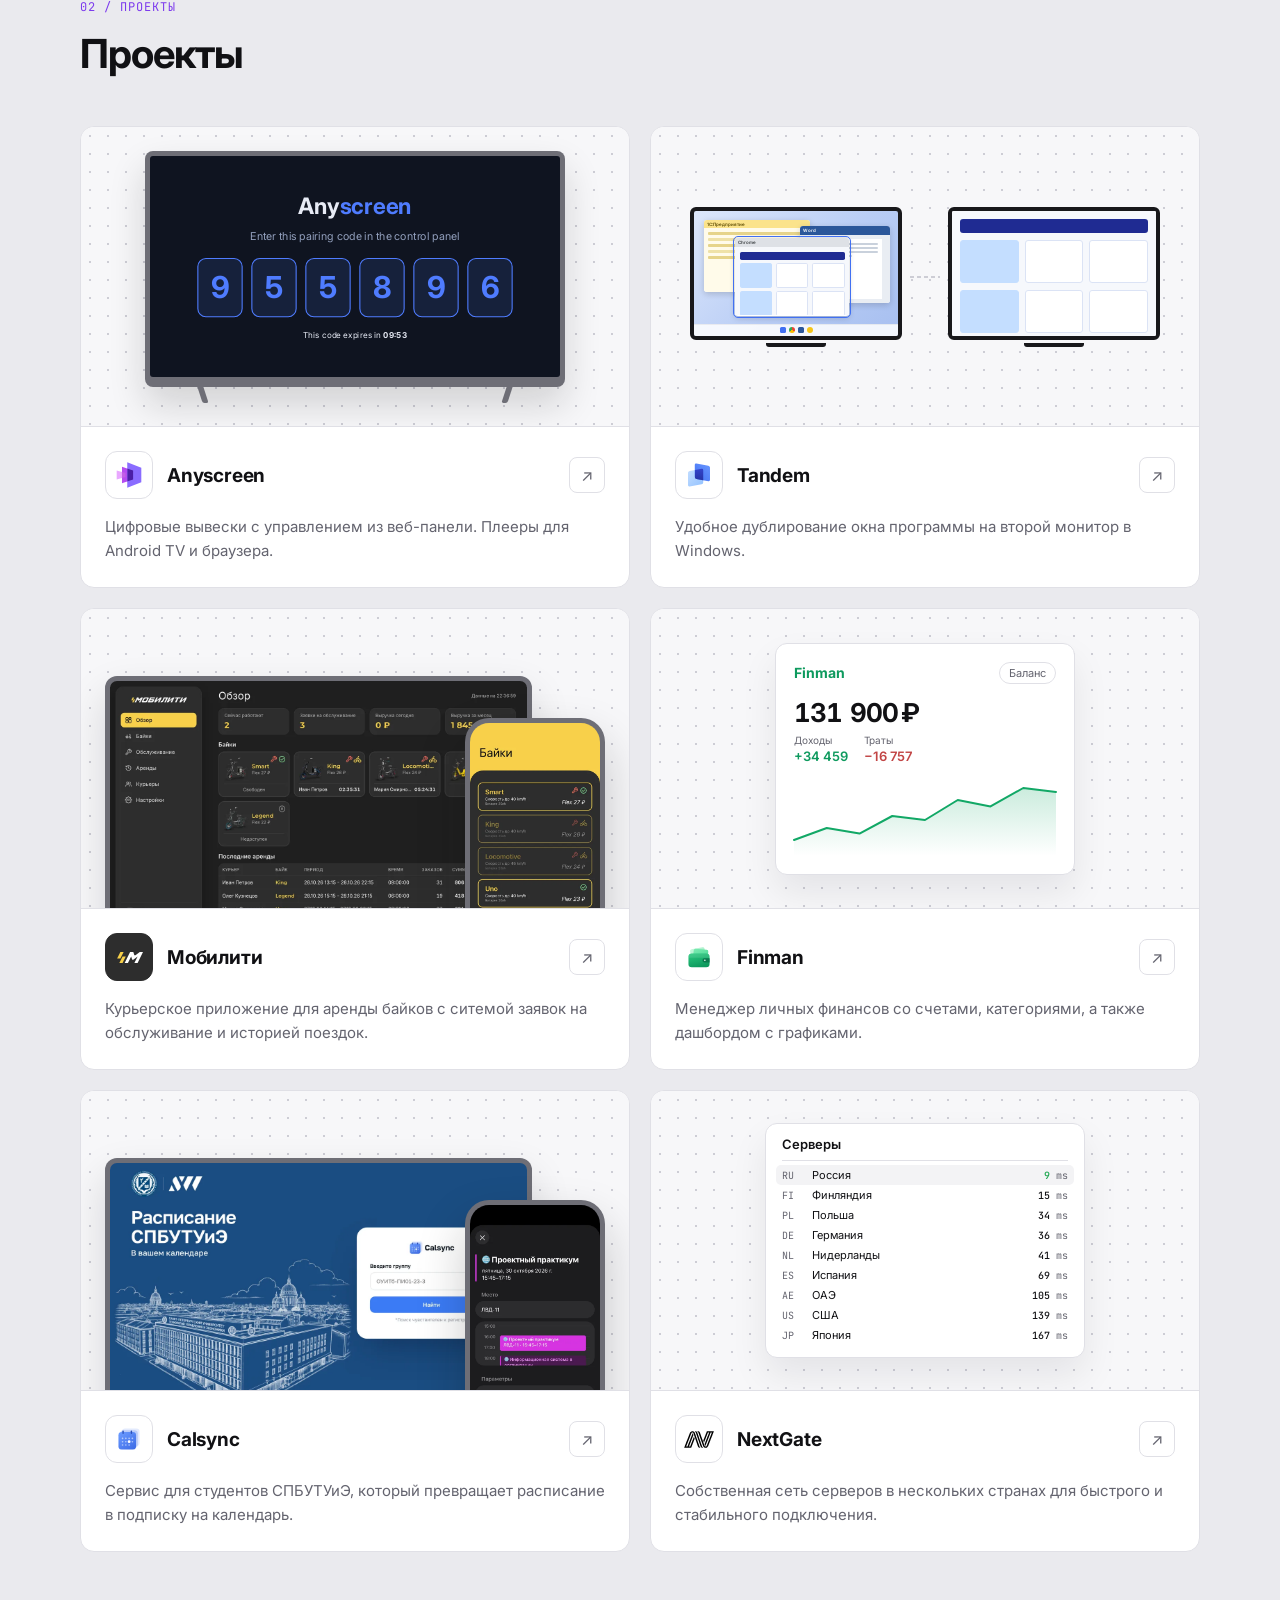
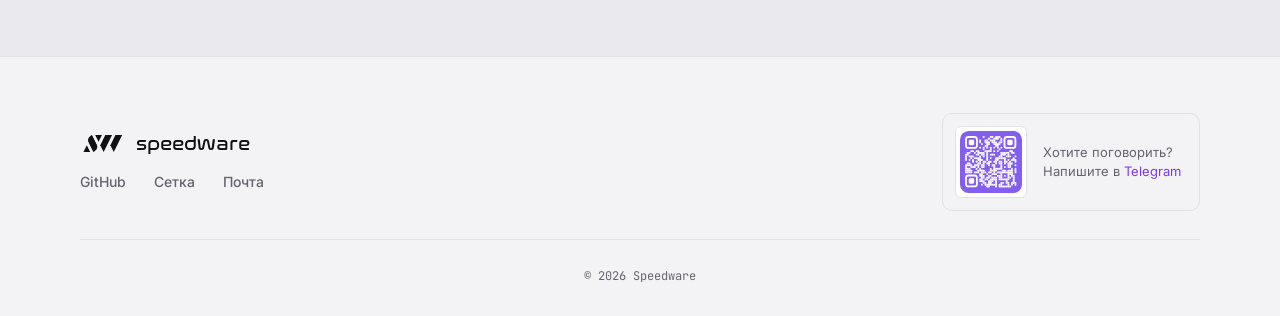
==== commit f9eec307: "content: remove empty project stack captions" ====
--- a/src/index.html
+++ b/src/index.html
@@ -190,7 +190,6 @@
             <span class="project-logo"><img src="image/projects/anyscreen.svg" alt="" /></span>
             <div class="project-title">
               <h3>Anyscreen</h3>
-              <span class="project-stack"></span>
             </div>
             <a class="project-link" href="https://github.com/Speedware/anyscreen" target="_blank" rel="noopener" aria-label="Anyscreen на GitHub">↗</a>
           </div>
@@ -247,7 +246,6 @@
             <span class="project-logo"><img src="image/projects/tandem.svg" alt="" /></span>
             <div class="project-title">
               <h3>Tandem</h3>
-              <span class="project-stack"></span>
             </div>
             <a class="project-link" href="https://github.com/Speedware/tandem" target="_blank" rel="noopener" aria-label="Tandem на GitHub">↗</a>
           </div>
@@ -271,7 +269,6 @@
             <span class="project-logo project-logo-dark"><img src="image/projects/mobility.svg" alt="" /></span>
             <div class="project-title">
               <h3>Мобилити</h3>
-              <span class="project-stack"></span>
             </div>
             <a class="project-link" href="https://github.com/Speedware/mobility-tracker" target="_blank" rel="noopener" aria-label="Мобилити на GitHub">↗</a>
           </div>
@@ -317,7 +314,6 @@
             <span class="project-logo"><img src="image/projects/finman.svg" alt="" /></span>
             <div class="project-title">
               <h3>Finman</h3>
-              <span class="project-stack"></span>
             </div>
             <a class="project-link" href="https://github.com/Speedware/finman" target="_blank" rel="noopener" aria-label="Finman на GitHub">↗</a>
           </div>
@@ -341,7 +337,6 @@
             <span class="project-logo"><img src="image/projects/calsync.svg" alt="" /></span>
             <div class="project-title">
               <h3>Calsync</h3>
-              <span class="project-stack"></span>
             </div>
             <a class="project-link" href="https://github.com/Speedware/calsync" target="_blank" rel="noopener" aria-label="Calsync на GitHub">↗</a>
           </div>
@@ -373,7 +368,6 @@
             <span class="project-logo"><img src="image/projects/nextgate.svg" alt="" /></span>
             <div class="project-title">
               <h3>NextGate</h3>
-              <span class="project-stack"></span>
             </div>
             <a class="project-link" href="https://download.nextgate.uni-port.ru/" target="_blank" rel="noopener" aria-label="NextGate VPN">↗</a>
           </div>
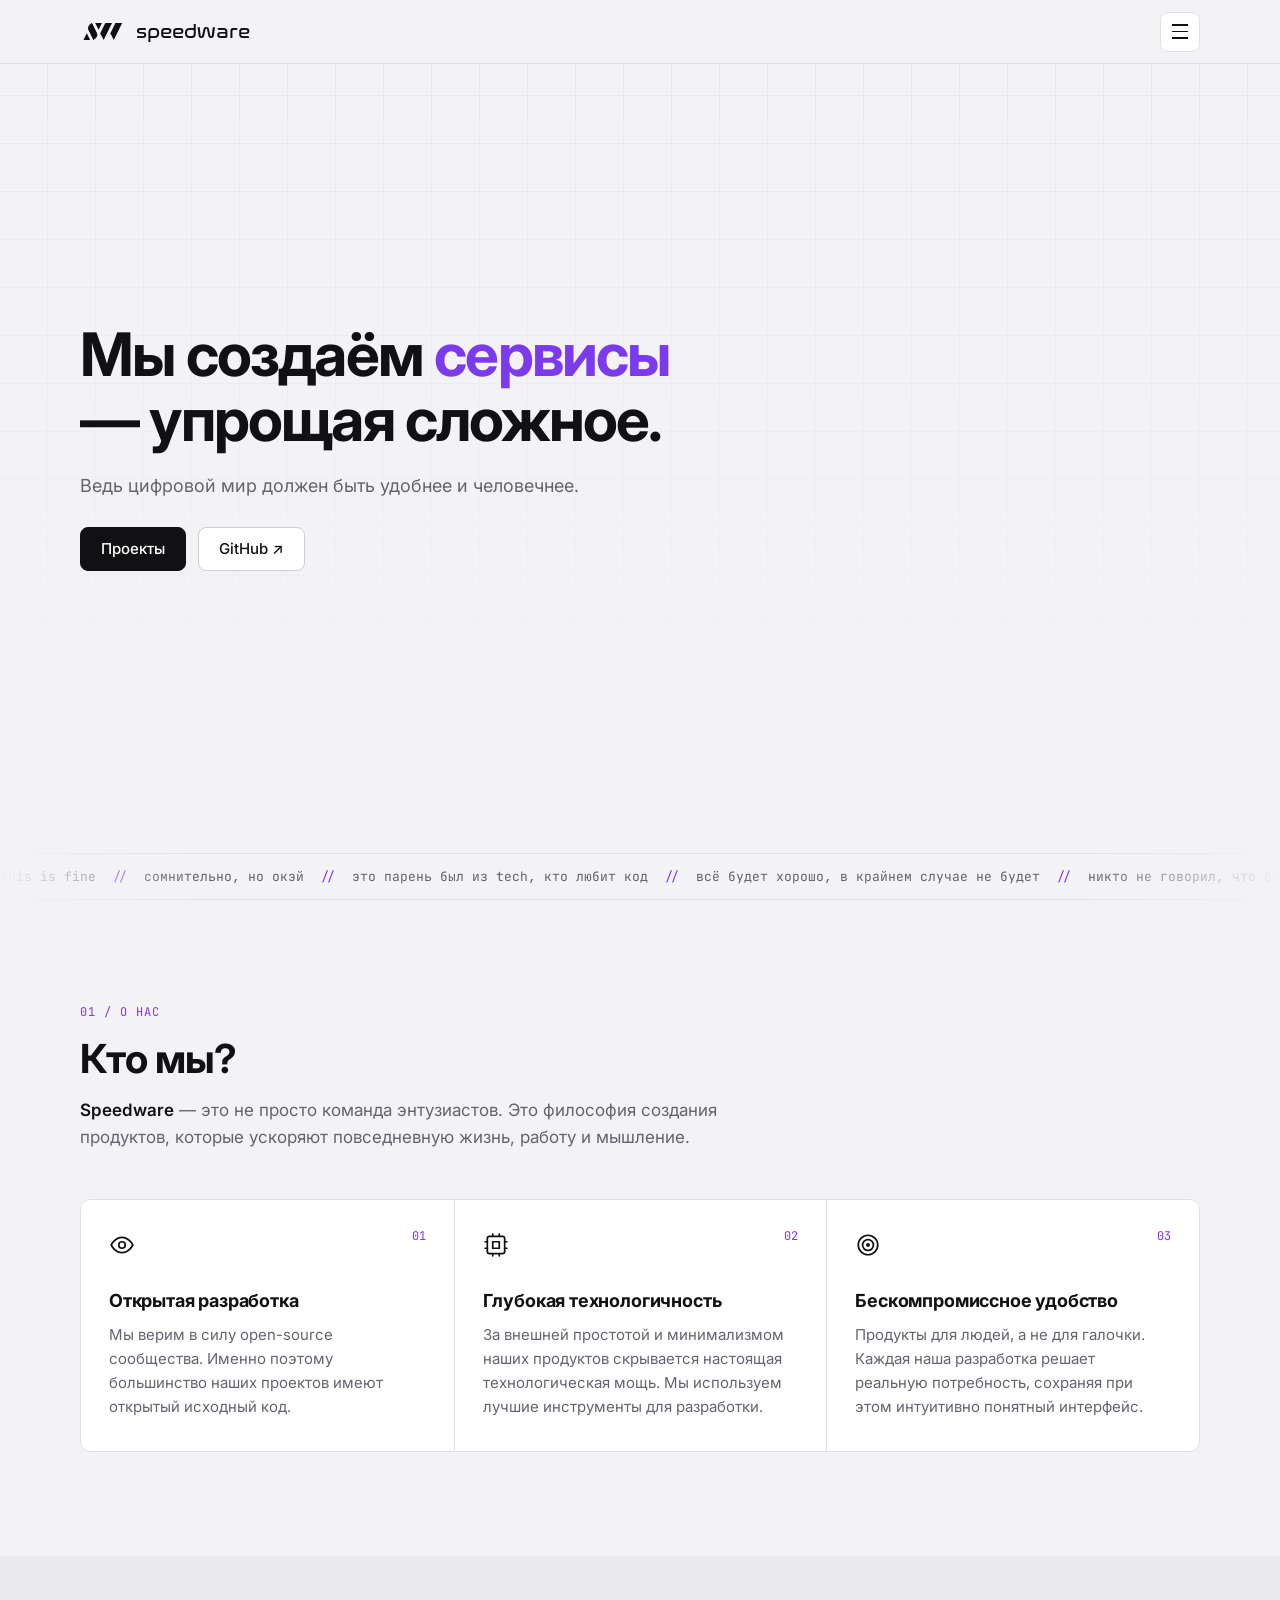
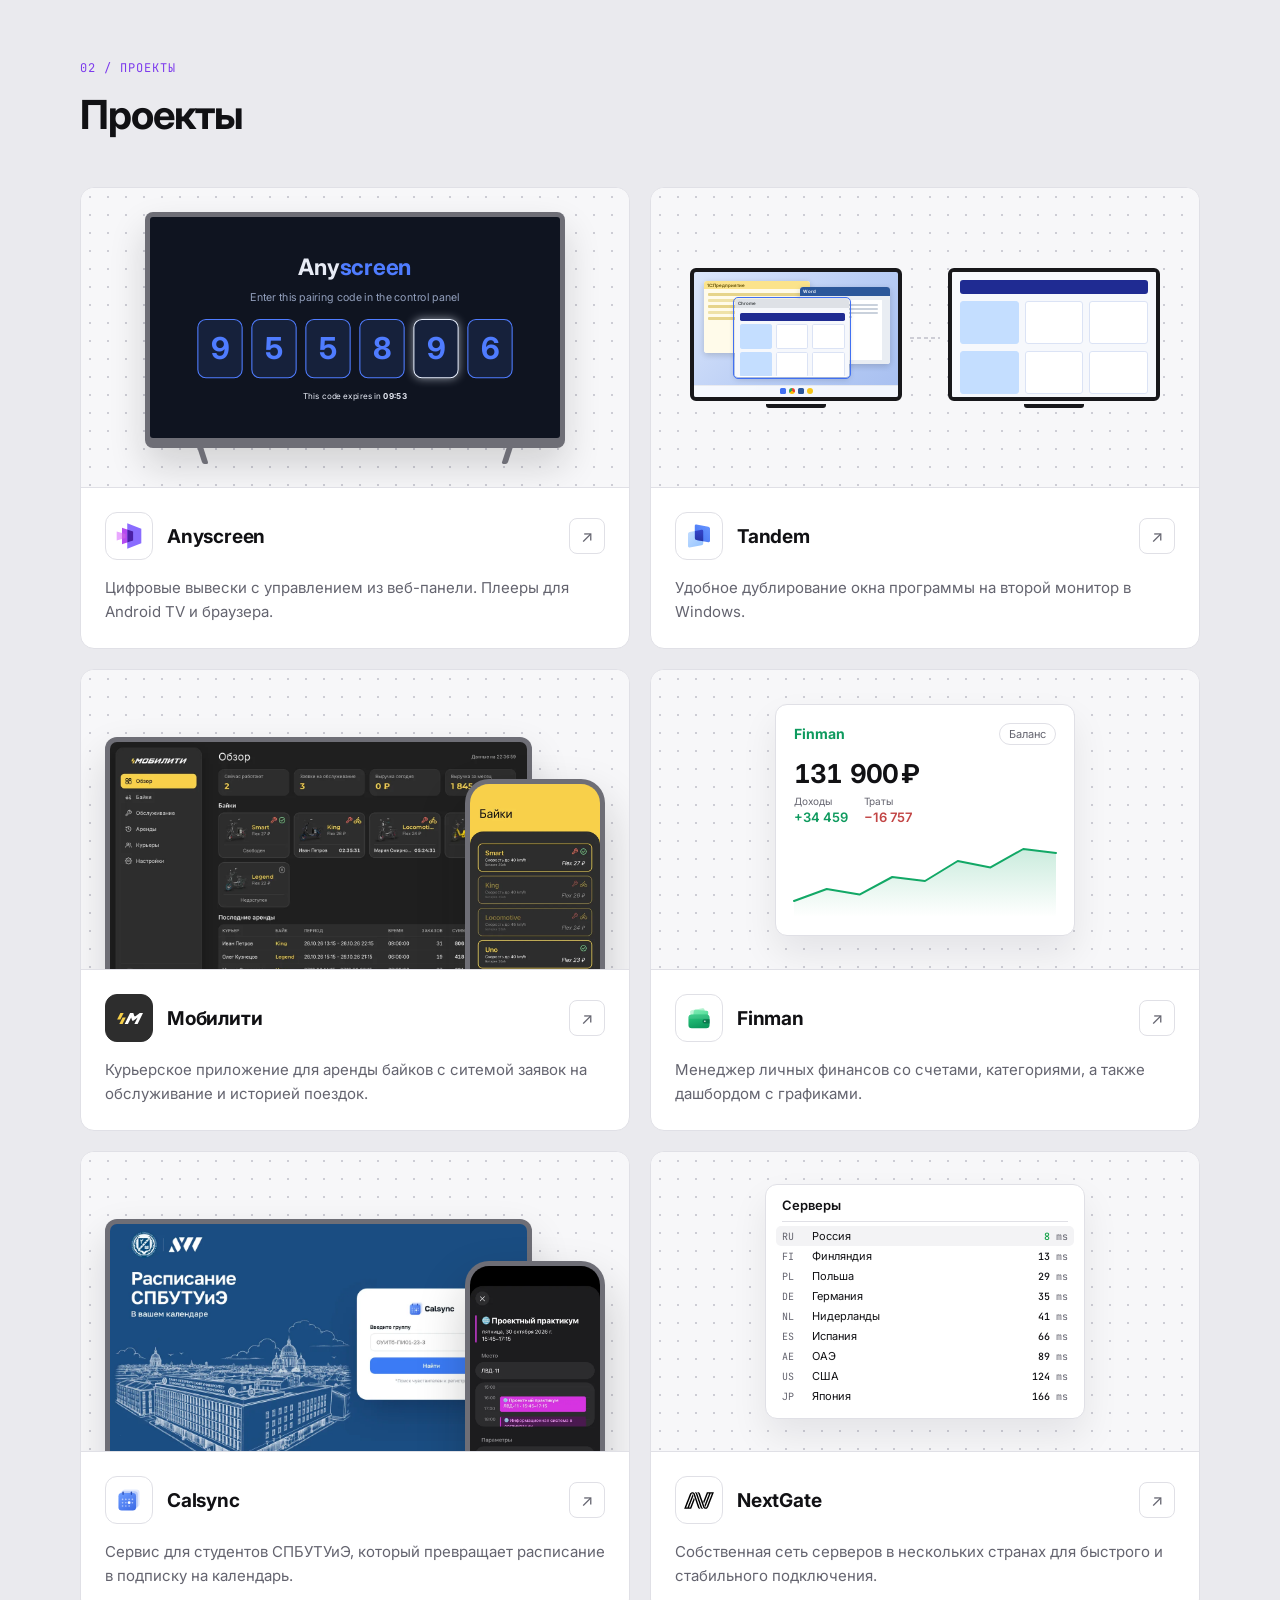
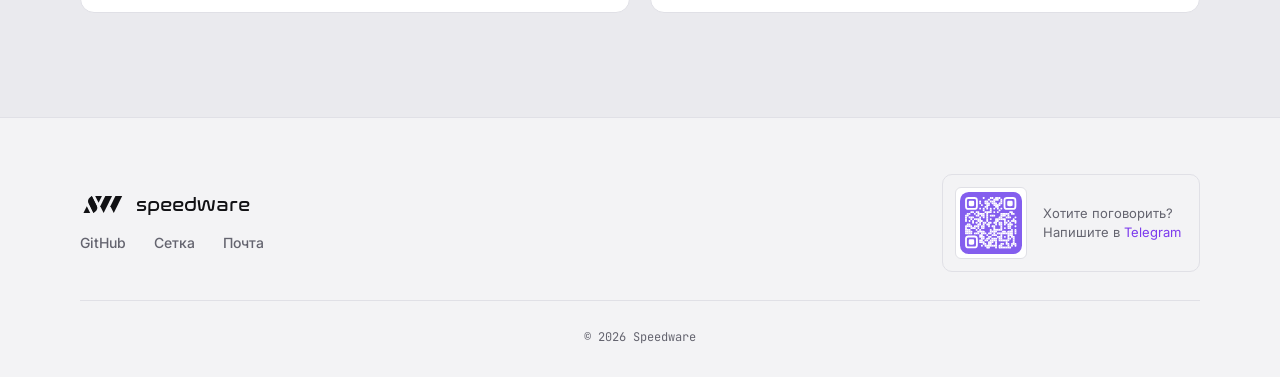
==== commit 09f34b83: "style: pin marquee to the bottom of the first screen Hero and marquee share a full-viewport block so" ====
--- a/src/index.html
+++ b/src/index.html
@@ -40,78 +40,80 @@
     </div>
   </nav>
 
-  <section class="hero" id="home">
-    <div class="hero-content">
-      <h1><span class="hero-line">Мы создаём <span class="changing-word" id="changing-word">сервисы</span></span><span class="hero-line">— упрощая сложное.</span></h1>
-      <p>Ведь цифровой мир должен быть удобнее и человечнее.</p>
-      <div class="hero-actions">
-        <a class="btn btn-primary" href="#projects">Проекты</a>
-        <a class="btn" href="https://github.com/speedware" target="_blank" rel="noopener">GitHub ↗</a>
-      </div>
-    </div>
-
-    <video class="hero-video" autoplay muted loop playsinline aria-hidden="true">
-      <!-- <source src="video/hero.mp4" type="video/mp4"> -->
-    </video>
-    <div class="hero-veil"></div>
-  </section>
-
-  <div class="marquee-container">
-    <div class="marquee-track">
-      <div class="marquee-content">
-        <span>this is fine</span>
-        <span>сомнительно, но окэй</span>
-        <span>это парень был из tech, кто любит код</span>
-        <span>всё будет хорошо, в крайнем случае не будет</span>
-        <span>никто не говорил, что будет легко</span>
-        <span>никогда не откладывай на завтра то, что можно просто не делать</span>
-        <span>завтра никогда не наступит</span>
-        <span>зачем мы это делаем?</span>
-        <span>пока работает — лучше не трогать</span>
-        <span>хороших людей осталось мало, берегите меня</span>
-        <span>сделаю за час в течение недели</span>
-        <span>работает и точка</span>
-        <span>дело на 5 минут</span>
-        <span>ничего не понятно, но очень интересно</span>
-        <span>мы не знаем, что это такое</span>
-        <span>не баг, а фича</span>
-        <span>за деньги — да</span>
-        <span>совет свой себе посоветуй</span>
-        <span>надо было вчера</span>
-        <span>проблема не на нашей стороне</span>
-        <span>я продержался неделю, но началась следующая</span>
-        <span>мне не нравится</span>
-        <span>дедлайн вчера</span>
-        <span>завтра — уже неактуально</span>
-        <span>попробуем всё подряд, пока не заработает</span>
-        <span>мне можно</span>
-        <span>всё очень круто, но нужно переделать</span>
-        <span>не тратьте моё время</span>
-        <span>умный любит учиться, а дурак учить</span>
-        <span>душнила</span>
-        <span>все всё понимают</span>
-        <span>могу себе позволить</span>
-        <span>это не мы сломали</span>
-        <span>не ругайте ленивых людей, они ничего не сделали</span>
-        <span>нечего думать, надо делать</span>
-        <span>no bugs — no drama</span>
-        <span>я сделал работу над ошибками, следующая будет фатальной</span>
-        <span>что и требовалось доказать</span>
-        <span>а мне молчание дороже социализации</span>
-        <span>потом исправлю</span>
-        <span>not today</span>
-        <span>широко известный в узких кругах</span>
-        <span>так сяк и в продакшн</span>
-        <span>это так не работает</span>
-        <span>я вас услышал</span>
-        <span>оно работает!</span>
-        <span>я не спорю, просто объясняю почему я прав</span>
-        <span>просто интересно, сколько я выдержу</span>
-        <span>я решил проблему и получил ещё семь</span>
-        <span>в процессе</span>
-        <span>идеально нельзя вовремя</span>
-        <span>не устал, а профессионально тестирую выгорание</span>
-        <span>мне этот мир абсолютно понятен</span>
+  <div class="first-screen">
+    <section class="hero" id="home">
+      <div class="hero-content">
+        <h1><span class="hero-line">Мы создаём <span class="changing-word" id="changing-word">сервисы</span></span><span class="hero-line">— упрощая сложное.</span></h1>
+        <p>Ведь цифровой мир должен быть удобнее и человечнее.</p>
+        <div class="hero-actions">
+          <a class="btn btn-primary" href="#projects">Проекты</a>
+          <a class="btn" href="https://github.com/speedware" target="_blank" rel="noopener">GitHub ↗</a>
+        </div>
+      </div>
+
+      <video class="hero-video" autoplay muted loop playsinline aria-hidden="true">
+        <!-- <source src="video/hero.mp4" type="video/mp4"> -->
+      </video>
+      <div class="hero-veil"></div>
+    </section>
+
+    <div class="marquee-container">
+      <div class="marquee-track">
+        <div class="marquee-content">
+          <span>this is fine</span>
+          <span>сомнительно, но окэй</span>
+          <span>это парень был из tech, кто любит код</span>
+          <span>всё будет хорошо, в крайнем случае не будет</span>
+          <span>никто не говорил, что будет легко</span>
+          <span>никогда не откладывай на завтра то, что можно просто не делать</span>
+          <span>завтра никогда не наступит</span>
+          <span>зачем мы это делаем?</span>
+          <span>пока работает — лучше не трогать</span>
+          <span>хороших людей осталось мало, берегите меня</span>
+          <span>сделаю за час в течение недели</span>
+          <span>работает и точка</span>
+          <span>дело на 5 минут</span>
+          <span>ничего не понятно, но очень интересно</span>
+          <span>мы не знаем, что это такое</span>
+          <span>не баг, а фича</span>
+          <span>за деньги — да</span>
+          <span>совет свой себе посоветуй</span>
+          <span>надо было вчера</span>
+          <span>проблема не на нашей стороне</span>
+          <span>я продержался неделю, но началась следующая</span>
+          <span>мне не нравится</span>
+          <span>дедлайн вчера</span>
+          <span>завтра — уже неактуально</span>
+          <span>попробуем всё подряд, пока не заработает</span>
+          <span>мне можно</span>
+          <span>всё очень круто, но нужно переделать</span>
+          <span>не тратьте моё время</span>
+          <span>умный любит учиться, а дурак учить</span>
+          <span>душнила</span>
+          <span>все всё понимают</span>
+          <span>могу себе позволить</span>
+          <span>это не мы сломали</span>
+          <span>не ругайте ленивых людей, они ничего не сделали</span>
+          <span>нечего думать, надо делать</span>
+          <span>no bugs — no drama</span>
+          <span>я сделал работу над ошибками, следующая будет фатальной</span>
+          <span>что и требовалось доказать</span>
+          <span>а мне молчание дороже социализации</span>
+          <span>потом исправлю</span>
+          <span>not today</span>
+          <span>широко известный в узких кругах</span>
+          <span>так сяк и в продакшн</span>
+          <span>это так не работает</span>
+          <span>я вас услышал</span>
+          <span>оно работает!</span>
+          <span>я не спорю, просто объясняю почему я прав</span>
+          <span>просто интересно, сколько я выдержу</span>
+          <span>я решил проблему и получил ещё семь</span>
+          <span>в процессе</span>
+          <span>идеально нельзя вовремя</span>
+          <span>не устал, а профессионально тестирую выгорание</span>
+          <span>мне этот мир абсолютно понятен</span>
+        </div>
       </div>
     </div>
   </div>
--- a/src/style.css
+++ b/src/style.css
@@ -141,10 +141,18 @@
 
 /* Hero */
 
+/* Hero fills the first screen; the marquee sits at its bottom edge */
+.first-screen {
+  display: flex;
+  flex-direction: column;
+  min-height: 100vh;
+  min-height: 100svh;
+}
+
 .hero {
-  display: flex;
-  align-items: center;
-  min-height: 88vh;
+  flex: 1;
+  display: flex;
+  align-items: center;
   padding: 120px var(--edge) 80px;
   position: relative;
   isolation: isolate;
@@ -782,7 +790,7 @@
 /* Responsive */
 
 @media (max-width: 960px) {
-  .hero { min-height: 0; padding-top: 112px; }
+  .hero { padding-top: 112px; }
   .hero-veil { background: rgba(243, 243, 245, 0.8); }
   .cards { grid-template-columns: 1fr; }
   .card { border-left: none; border-top: 1px solid var(--line); }
